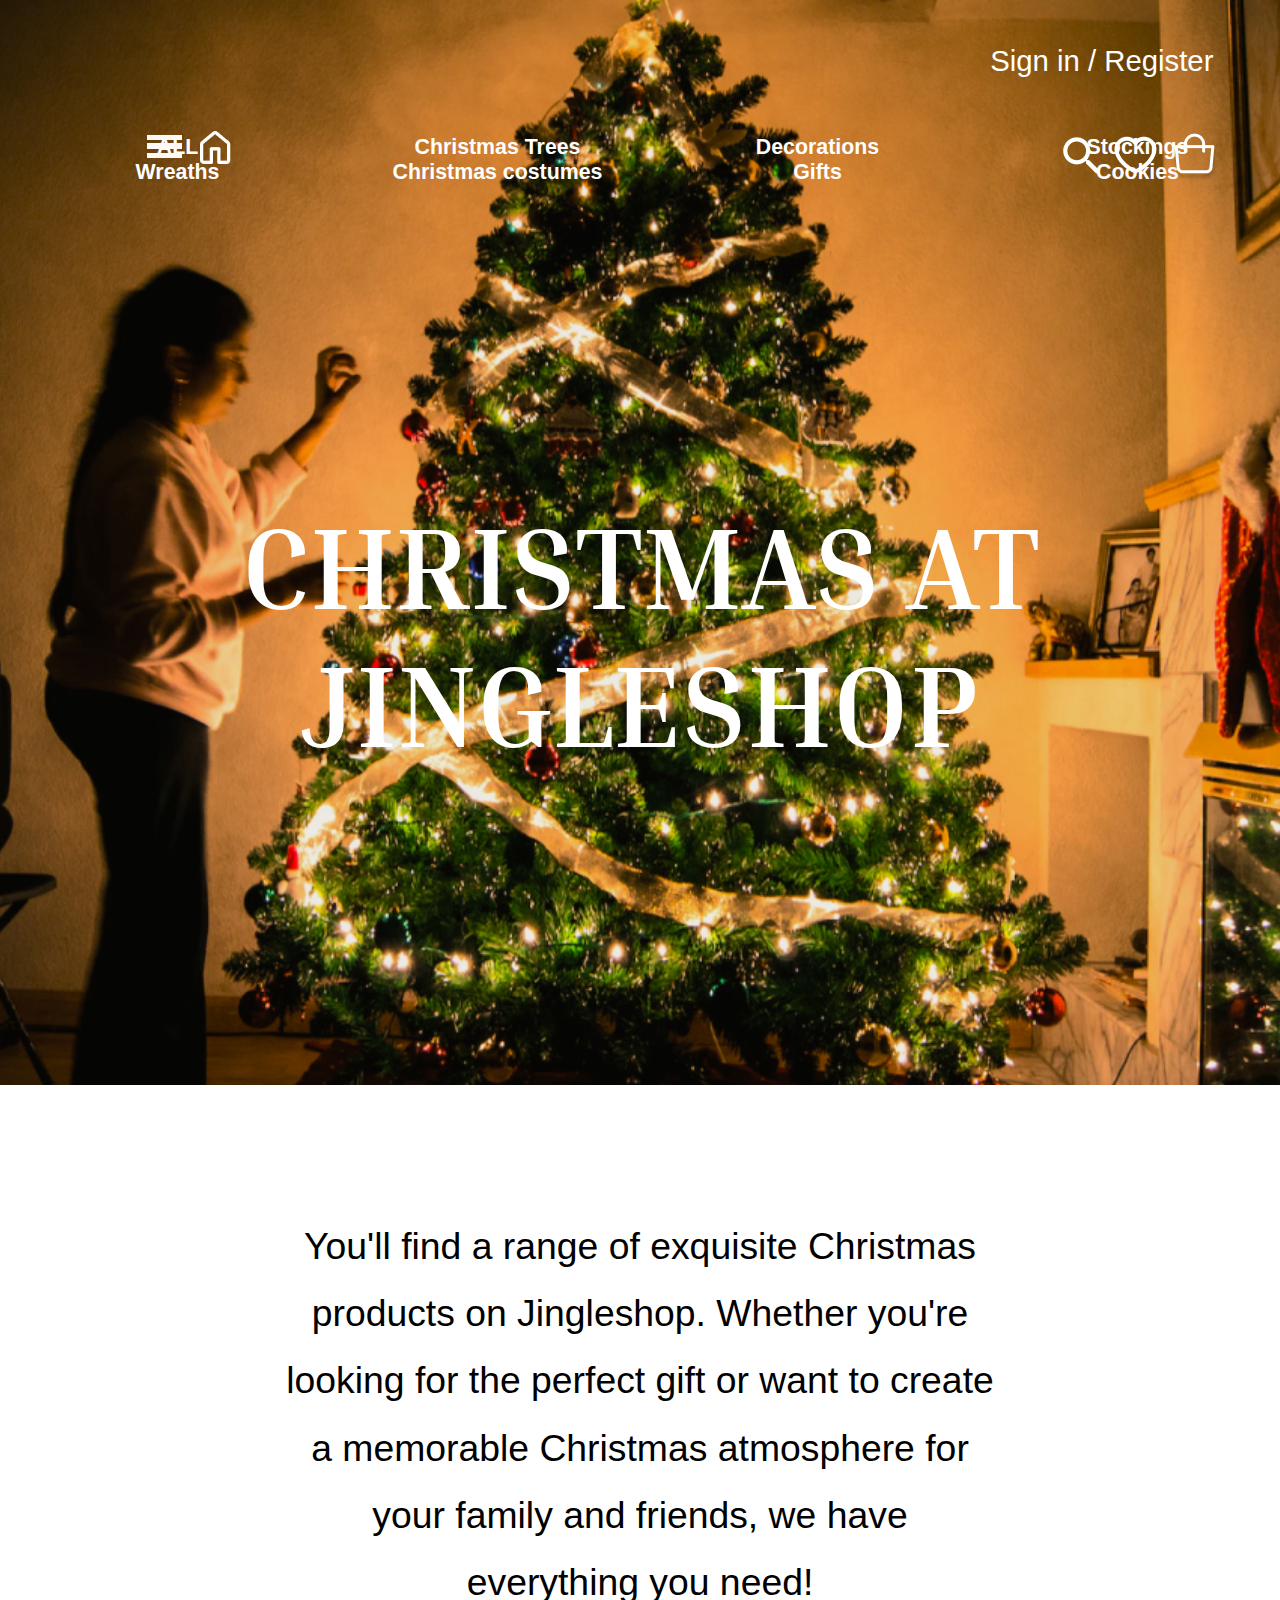
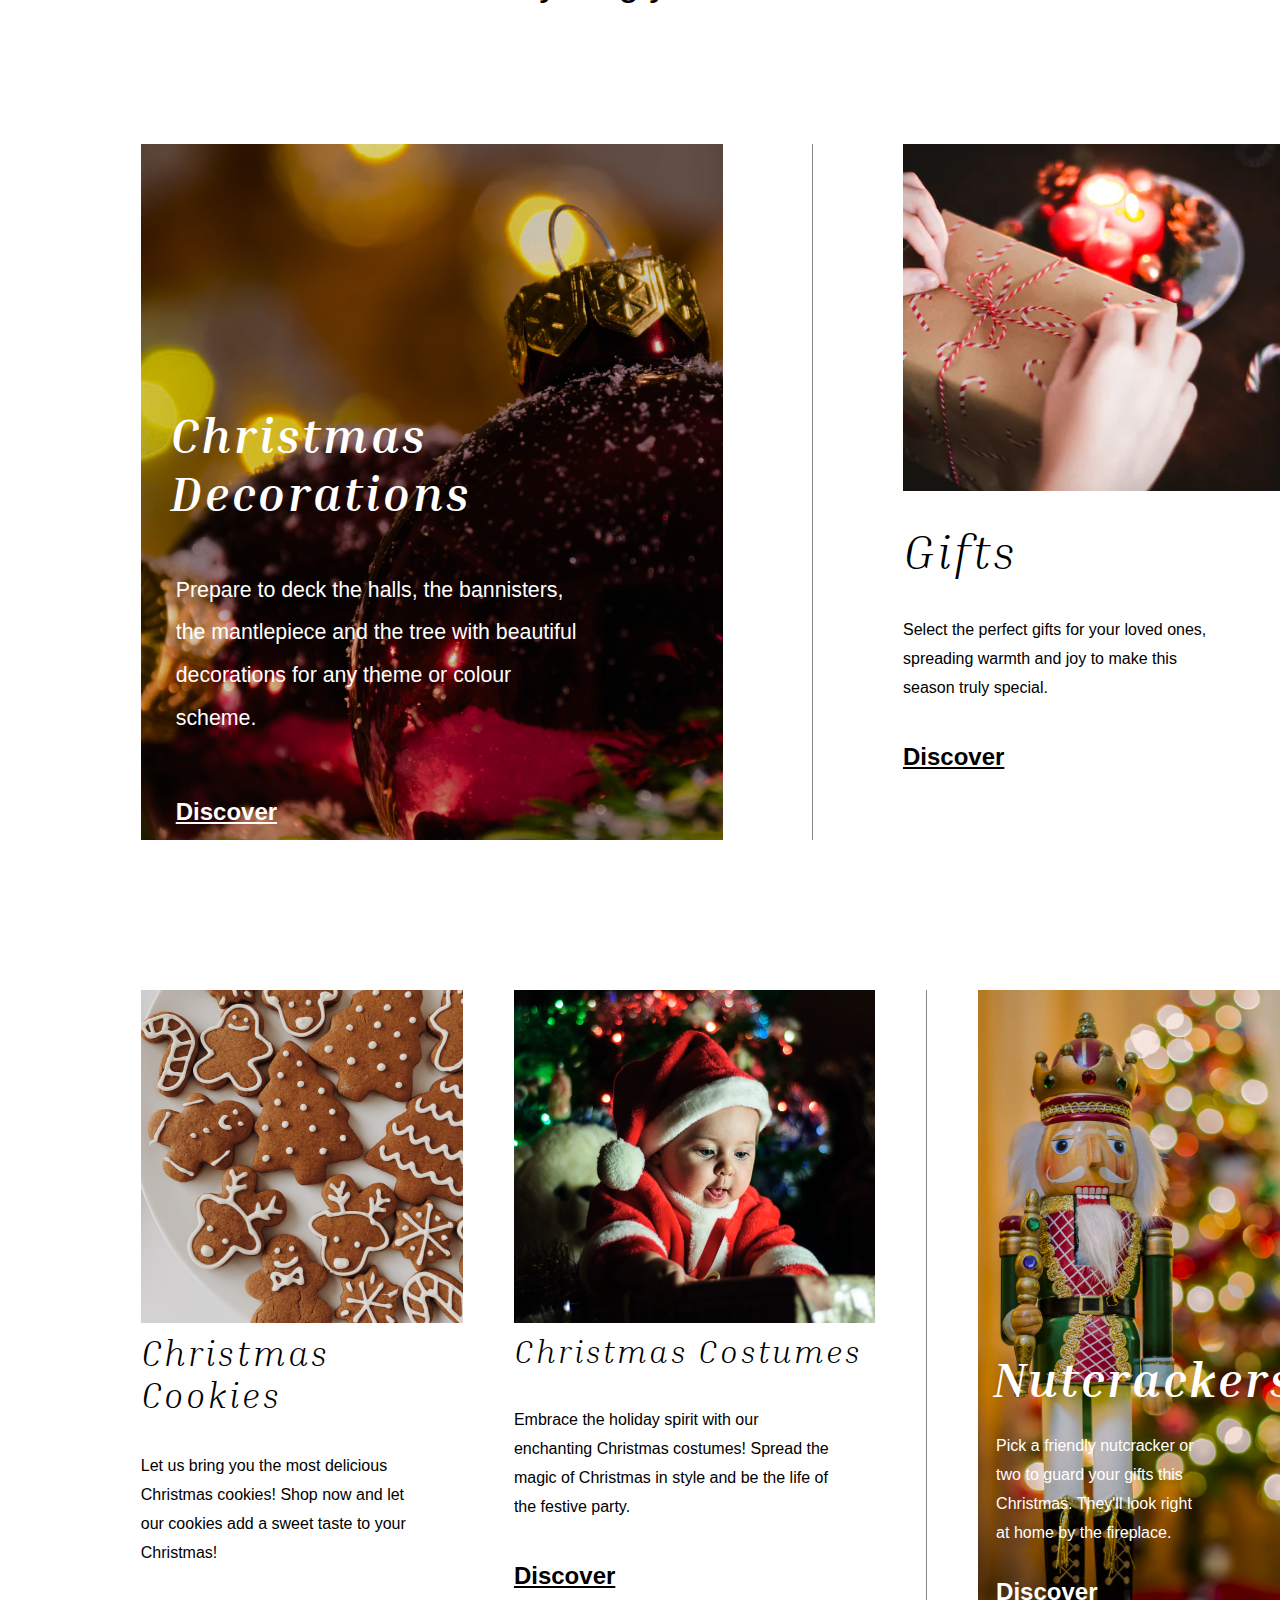
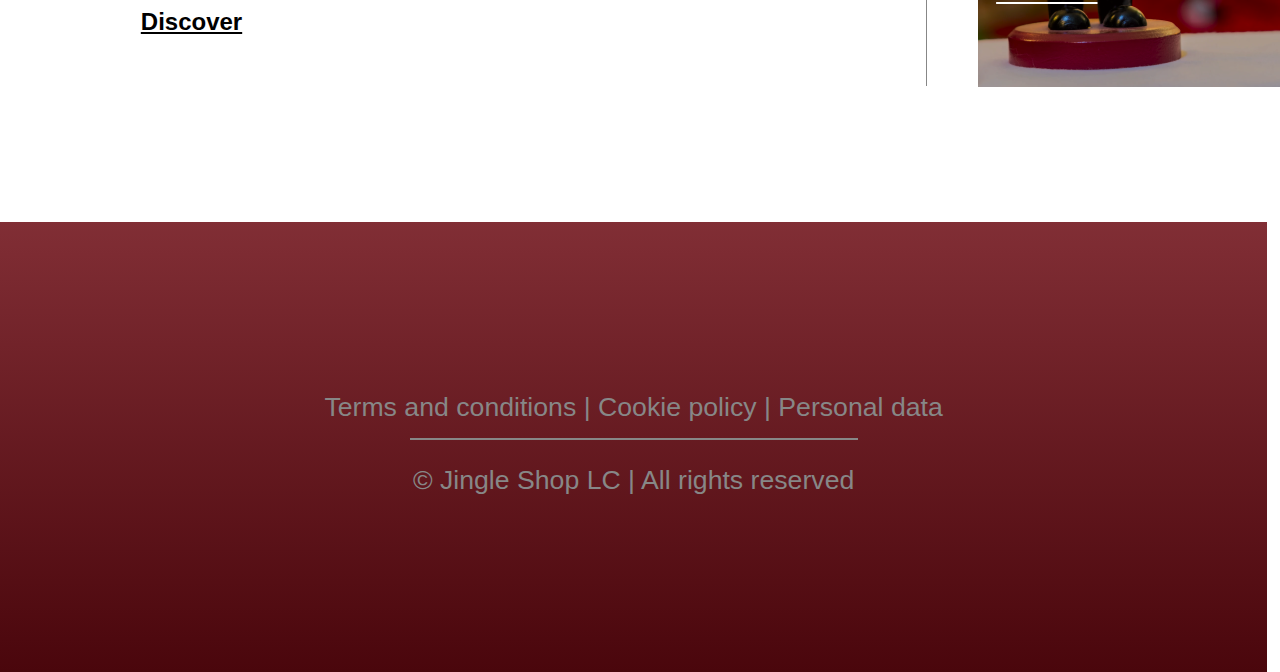
==== index.html @ 58003afb "Add files via upload" ====
<!DOCTYPE html>
<html lang="en">
<head>
    <meta charset="UTF-8">
    <meta name="viewport" content="width=device-width, initial-scale=1.0">
    <title>Jingleshop</title>
    <link rel="shortcut icon" href="icon.png" type="image/x-icon">
    <link rel="stylesheet" href="./css/base.css">
    <link rel="stylesheet" href="./css/common.css">
    <link rel="stylesheet" href="./css/index.css">
    <link rel="preconnect" href="https://rsms.me/">
    <link rel="stylesheet" href="https://rsms.me/inter/inter.css">
    <link rel="preconnect" href="https://fonts.gstatic.com">
    <link href="https://fonts.googleapis.com/css2?family=Inria+Serif:wght@400;700&display=swap" rel="stylesheet">
</head>
<body>
    <div class="img-header">
        <a href="shopping-cart.html">
        <div class="cart-header"></div>  
        </a>
        <div class="search-header"></div>
        <div class="heart-header"></div>
        <div class="sign-in-header"><p class="sign-in-text">Sign in / Register</p></div>
        <div class="menu-header"></div>
        <div class="home-header"></div>
        <div class="jingleshop-logo-text"><img src="../wuid-project-group-10-main/image/jingleshop-logo-text.png" alt=""></div>
    <header>
            <div class="links-container">
                <li class="header-links">
                    <a class="header-a" href="product-page.html">ALL</a>
                </li>
                <li class="header-links">
                    <a class="header-a" href="product-page.html">Christmas Trees</a>
                </li>
                <li class="header-links">
                    <a class="header-a" href="product-page.html">Decorations</a>
                </li>
                <li class="header-links">
                    <a class="header-a" href="product-page.html">Stockings</a>
                </li>
                <li class="header-links">
                    <a class="header-a" href="product-page.html">Wreaths</a>
                </li>
                <li class="header-links">
                    <a class="header-a" href="product-page.html">Christmas costumes</a>
                </li>
                <li class="header-links">
                    <a class="header-a" href="product-page.html">Gifts</a>
                </li>
                <li class="header-links">
                    <a class="header-a" href="product-page.html">Cookies</a>
                </li>
            </div>
            <h2 class="second-header-text">CHRISTMAS AT JINGLESHOP</h2>
    </header>
    </div>

    <main>
        <div>
            <p id="index-description">
                You'll find a range of exquisite Christmas products on Jingleshop. Whether you're looking for the perfect gift or want to create a memorable Christmas atmosphere for your family and friends, we have everything you need!
            </p>
        </div>
        <div id="index-first-box">
            <div id="ornament-background-index">
            <h3 id="ornament-header">Christmas Decorations</h3>
            <p id="ornament-text">Prepare to deck the halls, the bannisters, the mantlepiece and the tree with beautiful decorations for any theme or colour scheme.</p>
            <p class="discover-white">Discover</p>
            </div>
            <div id="vertical-line1"></div>
            <div id="gifts-background-index">
                <h3 id="gifts-header">Gifts</h3>
                    <p id="gifts-text">Select the perfect gifts for your loved ones, spreading warmth and joy to make this season truly special.</p>
                    <p class="discover-black">Discover</p>
            </div>
            </div>

            <div id="index-second-box">
                <div id="cookies-background-index">
                    <h3 id="cookies-header">Christmas Cookies</h3>
                    <p id="cookies-text">Let us bring you the most delicious Christmas cookies! Shop now and let our cookies add a sweet taste to your Christmas!</p>
                    <p class="discover-black">Discover</p>
                </div>
                <div id="costumes-background-index">
                    <h3 id="costumes-header">Christmas Costumes</h3>
                    <p id="costumes-text">Embrace the holiday spirit with our enchanting Christmas costumes! Spread the magic of Christmas in style and be the life of the festive party.</p>
                    <p class="discover-black">Discover</p>
                </div>
                <div id="vertical-line2"></div>
                <div id="nutcrackers-background-index">
                    <h3 id="nutcrackers-header">Nutcrackers</h3>
                    <p id="nutcrackers-text">Pick a friendly nutcracker or two to guard your gifts this Christmas. They'll look right at home by the fireplace.</p>
                    <p class="discover-white">Discover</p>
            </div>
        </div>
    </main>

    <footer>
    <div class="footer-logo-div">
        <img class="footer-jingle" src="../wuid-project-group-10-main/image/jingleshop-logo-text.png" alt="">
        <img class="footer-logos" src="../wuid-project-group-10-main/image/footer-logos.png" alt="">
    </div>
    <div class="footer-div">
        <p class="footer-terms">Terms and conditions | Cookie policy | Personal data</p>
        <hr class="footer-line">
        <p class="footer-jingle">© Jingle Shop LC | All rights reserved</p>
    </div>
    </footer>

</body>
</html>
---- css/base.css ----
/* 	writing order
    1. float/display
	2. margin，width，height,  border， padding， background-color
	3.文字样式 */

*{
    margin: 0;
    padding:0;
}


body{
    background-color: #f5f2f5;
    font-family: Arial, Helvetica, sans-serif;
}
/* item detail page starts */
#itemdetail{
    text-align: center;
}

.itemdetail-left{
    display: inline-block;
    width:40%;
    height: 90%;
    background-color: rgb(255, 255, 255);
    margin-right:5%;
}


.itemdetail-left img{
    vertical-align: middle;
    width: 80%;
    height: 90%;
    padding: 10%;
}


.itemdetail-right{
    display: inline-block;
    vertical-align: middle;
    width:40%;
    height:100%;
    background-color: rgb(255, 255, 255);
    text-align: center;
}

.itemdetail-right h2{
    margin-bottom: 10px;
    margin-top: 20px;
    /* animation: name  duration timing-function delay iteration-count; */
    animation: itemname 4s linear 0s infinite;
    font-family:Arial, Helvetica, sans-serif;
    letter-spacing: 2%;
    font-size: 24px;
}

@keyframes itemname{
    0%{
        color: black;
        font-size: 24px;
    }
    50% {
        color: #39c56c;
        font-size: 28px;
    }
    100% {
        color: black;
        font-size: 24px;
    }
}

.itemdetail-right h2:hover{
    animation-play-state: paused;
}

.itemdetail-right h4{
    margin-bottom: 20px;
    font-style: italic;
    font-weight: 500;
    font-family:Arial, Helvetica, sans-serif;
}

.right-small-box{
    width:56%;
    margin: 0% 22%;
    background-color: #802d34;
    margin-bottom: 30px;
}

.right-small-box p{
    color: white;
    padding: 20px 20px;
    line-height: 23px;
    letter-spacing: 2%;
    font-size: 14px;
    font-family:Arial, Helvetica, sans-serif;
    font-weight: 250;
}

.itemabout span{
    margin-right: 5%;
    font-size: 14px;
    font-style: italic;
    font-weight: 800;
}

.selection{
    align-items: center;
    margin-top: 30px;
    height: 80px;
}

.cart{
    display: inline-block;
    background-color: black;
    width:35%;
    vertical-align: middle;
    height: 40px;
    margin-right: 5%;
}

.cart p{
    display: inline-block;
    padding: 0 8px;
    line-height: 40px;
    color: white;
    font-size: 90%;
}

.cart img{
    display: inline-block;
    width: 20%;
    vertical-align: middle;
}

.below{
    display: inline-block;
    background-image: url(../image/below.png);
    background-color: black;
    background-repeat: no-repeat;
    height: 40px;
    width: 40px;
    background-position: center center;
    vertical-align: middle;
    margin-right: -1%;
}

.number{
    display: inline-block;
    height:40px;
    width: 40px;
    background-color: black;
    color: white;
    vertical-align: middle;
    line-height: 40px;
}

@media screen and (max-width:1000px) {
    .itemdetail-left{
        width:70%;
        margin: 0 auto;
    }

    .itemdetail-left img{
        width: 40%;
        height: 45%;
        padding-bottom: 0;
    }
    
.itemdetail-right{
    display: inline-block;
    width:70%;
    height:100%;
    background-color: rgb(255, 255, 255);
    vertical-align: middle;
    text-align: center;
}

.right-small-box{
    width:80%;
    margin: 0% 10%;
    background-color: #802d34;
    margin-bottom: 30px;
}
}

/* item-detail page ends */

/* shopping-cart page starts */

#mycart{
    margin-top: 30px;
}

.mycart-left:nth-child(1) {
    font-size: 16px;
    font-weight: 400;
}

.all li{
    margin-left: 3%;
}

.mycart-left{
    display: inline-block;
    background-color: white;
    align-items: center;
    margin-left: 5%;
    width: 50%;
}

.mycart-left h2{
    line-height: 100px;
    margin-left: 20px;
    font-weight: 750;
    font-size: 35px;
}

.mycart-right{
    float: right;
    background-color: white;
    margin-right: 5%;
    width: 38%;
}

.middle-colum{
    display: inline-block;
    margin-left: 20px;
    height: 250px;
}

.middle-colum p{
    font-family: Arial, Helvetica, sans-serif;
}

.middle-colum p:first-child{
    margin-top: 20px;
    font-weight: 600;
}

.middle-colum p:nth-child(2){
    padding-top: 8px;
    padding-bottom: 20px;
    font-size: 13px;
    font-weight: 300;
}

.middle-colum p:last-child{
    font-weight: 600;
}

.hat {
    float: left;
}


.balls{
    float: left;
}

.goods-number{
    background-image: url(../image/number.png);
    height: 55px;
    width: 65px;
    background-repeat: no-repeat;
    background-position: -18px -10px;
    padding-top:25px ;
    background-size: 95%;
}

.goodsone {
    margin-left: 30px;
    margin-bottom: 30px;
}

.trashbin{
    display: block;
    background-image: url(../image/trashbin.png);
    height: 35px;
    width: 35px;
    background-repeat: no-repeat;
    margin-top: 60px;
    background-size: 90%;
}

.like {
    display: block;
    background-image: url(../image/like.png);
    background-repeat: no-repeat;
    height: 35px;
    width:35px;
    margin-top: 10px;
    background-size: 90%;
}

.columlast{
    float: right;
    margin-right: 30px;
}

.share{
    background-image: url(../image/share.png);
    background-repeat: no-repeat;
    height: 60px;
    width: 240px;
    background-size: 80%;
    margin-left: 60%;
    margin-bottom: 20px;
}

.rightupper div{
    margin-left: 7%;
    padding-top: 3%;
    font-size: 15px;
    font-family: Arial, Helvetica, sans-serif;
}

.mycart-right div span:nth-child(2){
    float: right;
    margin-right: 3%;
}

.mycart-right a{
    text-decoration: none;
}

.total-price {
    margin-left: 7%;
    margin-top: 3%;
    font-size: 24px;
    font-weight: 750;
    font-family: Arial, Helvetica, sans-serif;
}

#checkout{
    margin-bottom: 15px;
    background-color: black;
    margin: 30px auto;
    width: 81%;
    height: 52px;
    text-align: center;
    color: #ffffff;
    border-radius: 2px; 
    line-height: 52px;
    font-size: 23px;
    font-weight: 600;
}

.rightupper{
    height: 100px;
}


@media screen and (max-width: 1080px) {
    .mycart-left{
        display: block;
        width: 90%;
    }

    .mycart-right{
        display: block;
        float: none;
        margin-left: 5%;
        width: 90%;
    }  

    .rightupper{
        height: 130px;
    }
}

@media screen and (max-width: 553px) {
    .mycart-left{
        display: block;
        width: 90%;
    }

    .mycart-right{
        display: block;
        float: none;
        margin-left: 5%;
        width: 90%;
    }  

    .rightupper{
        height: 130px;
    }

    .hat {
        float: none;
        display: block;
    }

    .balls{
        display: block;
        float: none;
    }
    
.middle-colum{
    display: inline-block;
    margin-left: 20px;
    height: 250px;
}

.columlast{
    float: right;
    /* display: inline-block; */
}

.goodsone{
    margin-bottom: 10px;
}

.share{
    margin-left: 10%;
}
}

/* shopping cart ends */

/* payment page starts */

.left-box{
    float: right;
    background-color: white;
    width: 38%;
    margin-right: 5%;
    margin-top: 30px;
    padding-top: 20px;
}

.invoice{
    float: left;
    width: 50%;
    margin-left: 5%;
    background-color: white;
    margin-top: 30px;
}

.invoice1{
    display: inline-block;
    background-image: url(../image/1.png);
    width: 60px;
    height: 60px;
    background-repeat:no-repeat ;
    vertical-align: middle;
    margin-top: 20px;
    margin-left: 30px;
}

.invoice h2{
    display: inline-block;
    line-height: 64px;
    vertical-align: middle; 
}

.invoice-wrapper{
    text-align: center;
    margin-top: 48px;
    margin-bottom: 48px;
}


.invoice-wrapper input{
    width: 80%;
    height: 48px;
    margin-bottom: 25px;
    border: 1px solid #dbd8d7;
    line-height: 48px;
    font-family: Inter, sans-serif;
    font-size: 15px;
    font-style: normal;
    font-weight: 400;
}

input::placeholder{
    padding-left: 10px;
    opacity: 0.5;
    font-weight: 600;
}

.invoice-wrapper #zipcode, #phonenumberone{
    display: inline-block;
    width: 20%;
}

.invoice-wrapper #city, #phonenumbertwo {
    display: inline-block;
    width:60%;
}

.hattwo {
    width:28%;
}

.middle-columtwo {
    height:170px;
}

.trashbintwo, .liketwo {
    background-size: 70%;
}

.middle-columtwo p:nth-child(3) {
    padding-bottom: 10px;
    font-weight: 700;
}

.kr{
    float: right;
    margin-right:30px ;
}

.payment-left-middle{
    margin-left: 30px;
    margin-top: 10px;
    margin-bottom: 20px;
    font-size: 15px;
}

.payment-left-last{
    margin-top: 20px;
    margin-left: 5%;
}

.payment-left-last h2{
    float: left;
}

.payment-left-last p{
    float: right;
    margin-right: 30px;
    margin-bottom: 30px;
    font-size: 24px;
    font-weight: 700;
}

.goodsonetwo {
    padding-bottom: 0;
    margin-bottom: 10px;
}

.payment-method{
    float: left;
    width: 50%;
    margin-left: 5%;
    background-color: white;
    margin-top: 30px;
}


.two{
    display: inline-block;
    background-image: url(../image/two.png);
    width: 60px;
    height: 60px;
    background-repeat:no-repeat ;
    vertical-align: middle;
    margin-top: 20px;
    margin-left: 30px;   
}

.payment-method h2{
    display: inline-block;
    line-height: 64px;
    vertical-align: middle; 
}

.method-paypal, .method-visa, .method-applepay, .method-mastercard{
    display: inline-block;
    background-image: url(../image/R.png);
    background-size: 90%;
    width: 100px;
    height: 70px;
    background-repeat:no-repeat ;
    vertical-align: middle;
    margin-top: 20px;
    margin-left: 30px;   
    background-position: center center; 
}

.method-visa{
    background-image: url(../image/visa.png);
    background-size: 80%;
}

.method-applepay {
    background-image: url(../image/apple-pay-logo.png);
    background-size: 80%;
}

.method-mastercard{
    background-image: url(../image/Mastercard-Logo-2016-2020.png);
    background-size: 80%;
}

.payment {
    text-align: center;
    margin: 10px 0;
}

.payment-method a{
    text-decoration: none;
}

#gopay{
    margin-bottom: 15px;
    background-color: black;
    margin: 30px auto;
    width: 81%;
    height: 52px;
    text-align: center;
    color: #ffffff;
    border-radius: 2px; 
    line-height: 52px;
    font-size: 23px;
    font-weight: 600;
}

@media screen and (max-width: 933px) {
    .left-box{
        margin-left: 5%;
        width: 90%;
        margin-top: 30px;
    }
    .goodsonetwo{
        margin-bottom: 100px;
        margin-top: 5%;
    }
    .invoice{
        width: 90%;
        margin-left: 5%;
        font-size: 15px;
    }

    .payment-method{
        font-size: 15px;
        width: 90%;
        margin-left: 5%;
    }
}

/* payment page finished */


/* payment-detail page start */

.detail-page{
    overflow: hidden;
    background-color: white;
    margin: 20px auto;
    width: 70%;
}

.detail-page .detail-page-header{
    margin-left: 10%;
    margin-top: 3%;
    padding-bottom: 20px;
    font-size: 15px;
    font-weight: 100;
}
.detail-page h4{
    margin-left: 10%;
}

.cardnumber{
    width: 80%;
    margin: 0 auto;
    margin-top: 10px;
}

.cardnumber input {
    width:100%;
    height:40px;
}


.method-visatwo, .method-mastercardtwo{
    display: inline-block;
    background-image: url(../image/R.png);
    background-size: 60%;
    width: 70px;
    height: 40px;
    background-repeat:no-repeat ;
    vertical-align: middle;
    margin-top: 5px;
    margin-left: 10%;   
    margin-bottom: 15px;
    background-position: center center; 
}

.method-mastercardtwo{
    background-image: url(../image/Mastercard-Logo-2016-2020.png);
    margin-left: 0;
}

.securitynumber, .expiredate{
    margin-bottom: 10px;
    margin-top: 10px;
}

.expire{
    float: left;
    width: 50%;
}

.security{
    float:right;
    width: 50%;
}

.expiredate input{
    height: 40px;
    width: 97%;
}

.securitynumber input{
    height: 40px;
    width: 97%;
}

.dateandcode{
    overflow: hidden;
    width: 80%;
    margin: 0 auto;
}

#finalclick{
    background-color: black;
    margin: 30px auto;
    width: 81%;
    height: 52px;
    text-align: center;
    font-size: 23px;
    border-radius: 2px; 
}

#finalclick p{
    color: #ffffff;
    font-weight: 600;
    line-height: 52px;
}

.detail-page a{
    text-decoration: none;
}

/* payment detail ends */

/* confirmed payment page start */

.confirmed-page{
    width: 80%;
    background-color: white;
    margin: 0 auto;
    margin-top: 30px;
    text-align: center
}

.confirmed-icon{
    background-image: url(../image/confirmed.png);
    width: 150px;
    height: auto;
    background-size: 80%;
    background-repeat:no-repeat ;
    vertical-align: middle;
    margin: 0 auto;
    margin-top: 35px;
    padding-bottom: 100px;
    background-position: center center; 
    padding-top: 150px;
}

.confirmed-page h2{
    padding-bottom: 30px;
    font-size: 40px;
    font-weight: 750;
}

.confirmed-page p{
    padding: 0 20%;
    padding-bottom: 40px;
    line-height: 30px;
    font-size: 20px;
    font-family: Arial, Helvetica, sans-serif;
}
---- css/common.css ----
/* HEADER */



/* FOOTER */

footer {
    bottom: 0;
    max-width: 100vw;
    min-width: 99vw;
    height: 50vh;
    justify-content: center;
    text-align: center;
    background: linear-gradient(#812E35, #4A060C);
    color: #878787;
    font-size: 20pt;
    margin-top: 15vh;
}

#footer-payment {
    bottom: 0;
    max-width: 100vw;
    min-width: 99vw;
    height: 50vh;
    justify-content: center;
    text-align: center;
    background: linear-gradient(#812E35, #4A060C);
    color: #878787;
    font-size: 20pt;
    margin-top: 15vh;
}

.footer-div {
    margin-top: 3rem;
}

.footer-line {
    margin-top: 15px;
    margin-bottom: 15px;
    margin-left: 32vw;
    margin-right: 32vw;
}

hr {
    border: 1px solid #878787;
}

.footer-jingle {
    margin-top: 2%;
}

.footer-logo-div {
    display: flex;
    flex-direction: column;
    align-items: center;
    height: auto;
    margin-top: 2rem;
}

.footer-logos {
    margin-top: 4rem;
    width: 450px;
}

@media screen and (max-width: 768px) {
    footer {
        font-size: 16pt;
        min-width: 100vw;
    }

    .footer-line {
        margin-left: 10vw;
        margin-right: 10vw;
    }

    .footer-logos {
        width: 300px; 
    }
}
---- css/index.css ----
body {
    background-color: white;
    margin: 0;
    display: flex;
    align-items: flex-start;
    justify-content: center;
    min-height: 100vh;
    max-width: 100vw;
    overflow: auto;
    flex-direction: column;
}

main {
    flex-grow: 1;
    display: flex;
    flex-direction: column;
}

/* INDEX */

/* HEADER */

.img-header {
    position: relative;
    background-image: url(../image/index-header-img.png);
    background-size: cover;
    background-position: center;
    background-repeat: no-repeat;
    max-width: 100%;
    height: auto;
}

.cart-header {
    position: absolute;
    margin-top: 14vh;
    right: 4.5vw; 
    width: 55px; 
    height: 56px; 
    background-image: url(../image/cart-index.png); 
    background-repeat: no-repeat; 
    cursor: pointer; 
    z-index: 1; 
    display: block;
}

.cart-header a {
    display: block;
}

.heart-header {
    position: absolute;
    margin-top: 14.5vh;
    right: 4.5vw; 
    width: 55px; 
    height: 56px; 
    background-image: url(../image/heart.png);
    background-repeat: no-repeat;
    z-index: 1; 
    display: block;
    padding-left: 4.3vw;
}

.search-header {
    position: absolute;
    margin-top: 14.5vh;
    right: 4.5vw; 
    width: 55px; 
    height: 56px; 
    background-image: url(../image/search.png);
    background-repeat: no-repeat;
    z-index: 1; 
    display: block;
    padding-left: 8.6vw;
}

.menu-header {
    position: absolute;
    margin-top: 15vh;
    left: 11.5vw; 
    width: 55px; 
    height: 56px; 
    background-image: url(../image/menu-popout.png);
    background-repeat: no-repeat;
    z-index: 1; 
    display: block;
    padding-left: 8.6vw;
}

.home-header {
    position: absolute;
    margin-top: 14.5vh;
    left: 15.6vw; 
    width: 55px; 
    height: 56px; 
    background-image: url(../image/home.png);
    background-repeat: no-repeat;
    z-index: 1; 
    display: block;
    padding-left: 8.6vw;
}

.sign-in-header {
    position: absolute;
    margin-top: 4.9vh;
    right: 5.2vw;
    z-index: 1; 
    display: block;
}

.sign-in-text {
    font-size: 22pt;
    color: white;
}

.jingleshop-logo-text {
    position: relative;
    display: flex;
    align-items: center;
    justify-content: center;
    margin-top: 8.6vh;
}

.jingleshop-logo-text img {
    width: 400px;
    height: auto;
}

.second-header-text {
    display: flex;
    align-items: center;
    justify-content: center;
    text-align: center;
    height: 100vh;
    font-size: 128pt;
    color: white;
    margin: 0;
    font-family: 'Inria Serif', serif;
}

.header-links {
    font-family: Inter, sans-serif; 
    list-style: none;
}

.links-container {
    display: flex;
    flex-direction: row;
    justify-content: center;
    margin-top: 6.4vh;
}

.header-a {
    color: white;
    font-size: 22pt;
    font-weight: bold;
    text-decoration: none;
    margin-left: 35px;
    text-align: center;
}

@media screen and (max-width: 1500px) { 
    .links-container {
        display: grid;
        grid-template-columns: repeat(4, 1fr);
        text-align: center;
    }

    .header-a {
        
        font-size: 18pt;
    }
}

@media screen and (max-width: 1375px) {
    .header-a {
        font-size: 16pt;
    }

    .second-header-text {
        font-size: 86pt;
    }
}

@media screen and (max-width: 1000px) {
    .second-header-text {
        font-size: 64pt;
    }

    .links-container {
        display: grid;
        grid-template-columns: repeat(2, 1fr);
        text-align: center;
    }

    .search-header, .cart-header, .heart-header, .menu-header, .home-header {
        scale: 60%;

    }

    .jingleshop-logo-text {
        scale: 70%;
    }
}

@media screen and (max-width: 650px) {
    .second-header-text {
        font-size: 48pt;
    }

}


/* MAIN */

#index-description {
    font-size: 28pt;
    margin-right: 22vw;
    margin-left: 22vw;
    line-height: 1.8em;
    margin-top: 8rem;
    margin-bottom: 8rem;
    text-align: center;
}

#ornament-background-index {
    background-image: url(../image/ornament-index.png);
    background-repeat: no-repeat;
    background-size: fill;
    height: 696px;
    max-width: 696px;
    margin-left: 11vw;
    margin-bottom: 150px;
}

#ornament-header {
    color: white;
    font-size: 36pt;
    letter-spacing: 3px;
    font-family: 'Inria Serif', serif;
    font-style: italic;
    padding-top: 45%;
    padding-left: 5%;
    padding-bottom: 8%;
}

#ornament-text {
    color: white;
    font-size: 16pt;
    font-family: 'Inter', sans-serif;
    padding-left: 6%;
    padding-right: 25%;
    line-height: 2em;
    padding-bottom: 10%;
}

.discover-white {
    color: white;
    text-decoration: underline;
    font-size: 18pt;
    font-family: 'Inter', sans-serif;
    font-weight: bold;
    padding-left: 6%;

}

#vertical-line1 {
    width: 2px;
    height: 696px;
    background-color: #878787;
    margin-left: 7vw;
}

#gifts-background-index {
    background-image: url(../image/gift-index.png);
    background-repeat: no-repeat;
    background-size: fill;
    height: 347px;
    max-width: 377px;
    margin-left: 7vw;
}

#gifts-header {
    font-size: 36pt;
    letter-spacing: 3px;
    font-family: 'Inria Serif', serif;
    font-style: italic;
    font-weight: 100;
    margin-top: 42vh;
    margin-bottom: 4vh;
}

#gifts-text {
    font-size: 12pt;
    font-family: 'Inter', sans-serif;
    margin-right: 5vw;
    margin-bottom: 4.5vh;
    line-height: 1.8rem;
}

.discover-black {
    text-decoration: underline;
    font-size: 18pt;
    font-family: 'Inter', sans-serif;
    font-weight: bold;
}

#index-first-box {
    display: flex;
    flex-direction: row;
}

#index-second-box {
    display: flex;
    flex-direction: row;
}

#cookies-background-index {
    background-image: url(../image/cookies.png);
    background-repeat: no-repeat;
    background-size: fill;
    height: 333px;
    max-width: 361px;
    margin-left: 11vw;
}

#cookies-header {
    font-size: 26pt;
    letter-spacing: 3px;
    font-family: 'Inria Serif', serif;
    font-style: italic;
    font-weight: 100;
    margin-top: 38vh;
    margin-bottom: 4vh;
}

#cookies-text {
    font-size: 12pt;
    font-family: 'Inter', sans-serif;
    margin-right: 4vw;
    margin-bottom: 4.5vh;
    line-height: 1.8rem;
}

#costumes-background-index {
    background-image: url(../image/kid-santa.png);
    background-repeat: no-repeat;
    background-size: fill;
    height: 333px;
    max-width: 361px;
    margin-left: 4vw;
}

#costumes-header {
    font-size: 24pt;
    letter-spacing: 3px;
    font-family: 'Inria Serif', serif;
    font-style: italic;
    font-weight: 100;
    margin-top: 38vh;
    margin-bottom: 4vh;
}

#costumes-text {
    font-size: 12pt;
    font-family: 'Inter', sans-serif;
    margin-right: 3.5vw;
    margin-bottom: 4.5vh;
    line-height: 1.8rem;
}

#vertical-line2 {
    width: 2px;
    height: 696px;
    background-color: #878787;
    margin-left: 4vw;
}

#nutcrackers-background-index {
    background-image: url(../image/nutcracker.png);
    background-repeat: no-repeat;
    background-size: fill;
    height: 697px;
    max-width: 379px;
    margin-left: 4vw;
}

#nutcrackers-header {
    color: white;
    font-size: 36pt;
    letter-spacing: 3px;
    font-family: 'Inria Serif', serif;
    font-style: italic;
    padding-top: 22.5rem;
    padding-left: 5%;
    padding-bottom: 8%;
}

#nutcrackers-text {
    color: white;
    font-size: 12pt;
    font-family: 'Inter', sans-serif;
    padding-left: 6%;
    padding-right: 25%;
    line-height: 1.8rem;
    padding-bottom: 10%;
}

@media screen and (max-width: 1200px) {
    #index-description {
        font-size: 22pt;
        margin-bottom: 0;
    }

    #index-first-box {
        display: flex;
        flex-direction: column;
        align-items: center;
        scale: 70%;
    }

    #gifts-background-index {
        margin-bottom: 0;
    }

    #vertical-line1 {
        display: none;
    }

    #vertical-line2 {
        display: none;
    }

    #index-second-box {
        display: flex;
        flex-direction: column;
        align-items: center;
        scale: 70%;
    }

    #cookies-background-index {
        margin-bottom: 40vh;
        margin-left: 0;
    }

    #cookies-header {
        margin-top: 42vh;
    }

    #costumes-background-index {
        margin-bottom: 40vh;
        margin-left: 0;
    }

    #costumes-header {
        margin-top: 42vh;
    }

    #nutcrackers-background-index {
        margin-left: 0;
        margin-bottom: 0;
    }
    
}

/* PRODUCT PAGE */

#product-page-body {
    background-color: #EEEEEE;
}


/* HEADER */

#product-header {
    height: 80%;
}
.img-header2 {
    position: relative;
    background-image: url(../image/product-page-header.png);
    background-size: cover;
    background-position: center;
    background-repeat: no-repeat;
    max-width: 100%;
    height: 1000px;
}

#second-header-product {
    font-family: 'Inria Serif', serif;
    display: flex;
    align-items: center;
    justify-content: center;
    text-align: center;
    height: 100vh;
    font-size: 132pt;
    color: white;
}

@media screen and (max-width: 1250px) {

    #second-header-product {
        font-size: 86pt;
    }
}

@media screen and (max-width: 850px) {
    #second-header-product {
        font-size: 64pt;
    }
}

@media screen and (max-width: 550px) {
    #second-header-product {
        font-size: 48pt;
    }

}

/* MAIN */

#product-page-description {
    font-size: 28pt;
    margin-right: 10%;
    margin-left: 10%;
    line-height: 1.8em;
    text-align: center;
    background-color: white;
    padding-top: 5%;
    padding-bottom: 5%;
    padding-left: 8%;
    padding-right: 8%;
}

#product-page-products-container {
    display: grid;
    grid-template-columns: repeat(3, 1fr);
    margin: auto;
}

.white-background-product-page {
    background-color: white;
    padding: 6%;
    padding-bottom: 20%;
    margin: 3%;
}

#testing {
    margin-top: 40px;
}

#custom-ornaments {
    background-image: url(../image/product-ornament1.png);
    background-size: cover;
    background-position: center;
    background-repeat: no-repeat;
    min-width: 100%;
    min-height: 100%;
    margin-bottom: 300px;
    margin-right: 300px;
}

#glass-ornaments {
    background-image: url(../image/product-ornament2.png);
    background-size: cover;
    background-position: center;
    background-repeat: no-repeat;
    min-width: 100%;
    min-height: 100%;
    color: white;
}

#regular-ornaments {
    background-image: url(../image/product-ornament3.png);
    background-size: cover;
    background-position: center;
    background-repeat: no-repeat;
    min-width: 100%;
    min-height: 100%;
}

#big-nutcracker {
    background-image: url(../image/product-nutcracker-big.png);
    background-size: cover;
    background-position: center;
    background-repeat: no-repeat;
    min-width: 100%;
    min-height: 100%;
    margin-bottom: 300px;
    margin-right: 300px;
}

#small-nutcracker {
    background-image: url(../image/product-nutcracker-small.png);
    background-size: cover;
    background-position: center;
    background-repeat: no-repeat;
    min-width: 100%;
    min-height: 100%;
}

#gingerbread {
    background-image: url(../image/product-gingerbread.png);
    background-size: cover;
    background-position: center;
    background-repeat: no-repeat;
    min-width: 100%;
    min-height: 100%;
}

#wrapping-paper {
    background-image: url(../image/product-wrapping-paper.png);
    background-size: cover;
    background-position: center;
    background-repeat: no-repeat;
    min-width: 100%;
    min-height: 100%;
    margin-bottom: 300px;
    margin-right: 300px;
}

#santa-hat {
    background-image: url(../image/product-santa-hat.png);
    background-size: cover;
    background-position: center;
    background-repeat: no-repeat;
    min-width: 100%;
    min-height: 100%;
}

#mittens {
    background-image: url(../image/product-mittens.png);
    background-size: cover;
    background-position: center;
    background-repeat: no-repeat;
    min-width: 100%;
    min-height: 100%;
}

#santa-costume {
    background-image: url(../image/product-santa-costume.png);
    background-size: cover;
    background-position: center;
    background-repeat: no-repeat;
    min-width: 100%;
    min-height: 100%;
    margin-bottom: 300px;
    margin-right: 300px;
}

/* FOOTER */

footer {
    bottom: 0;
    max-width: 100vw;
    min-width: 99vw;
    height: 50vh;
    justify-content: center;
    text-align: center;
    background: linear-gradient(#812E35, #4A060C);
    color: #878787;
    font-size: 20pt;
    margin-top: 15vh;
}

.footer-div {
    margin-top: 3rem;
}

.footer-line {
    margin-top: 15px;
    margin-bottom: 15px;
    margin-left: 32vw;
    margin-right: 32vw;
}

hr {
    border: 1px solid #878787;
}

.footer-logo-div {
    display: flex;
    flex-direction: column;
    align-items: center;
    height: auto;
    margin-top: 2rem;
}

.footer-logos {
    margin-top: 4rem;
    width: 450px;
}

@media screen and (max-width: 768px) {
    footer {
        font-size: 16pt;
        min-width: 100vw;
    }

    .footer-line {
        margin-left: 10vw;
        margin-right: 10vw;
    }

    .footer-logos {
        width: 300px; 
    }
}
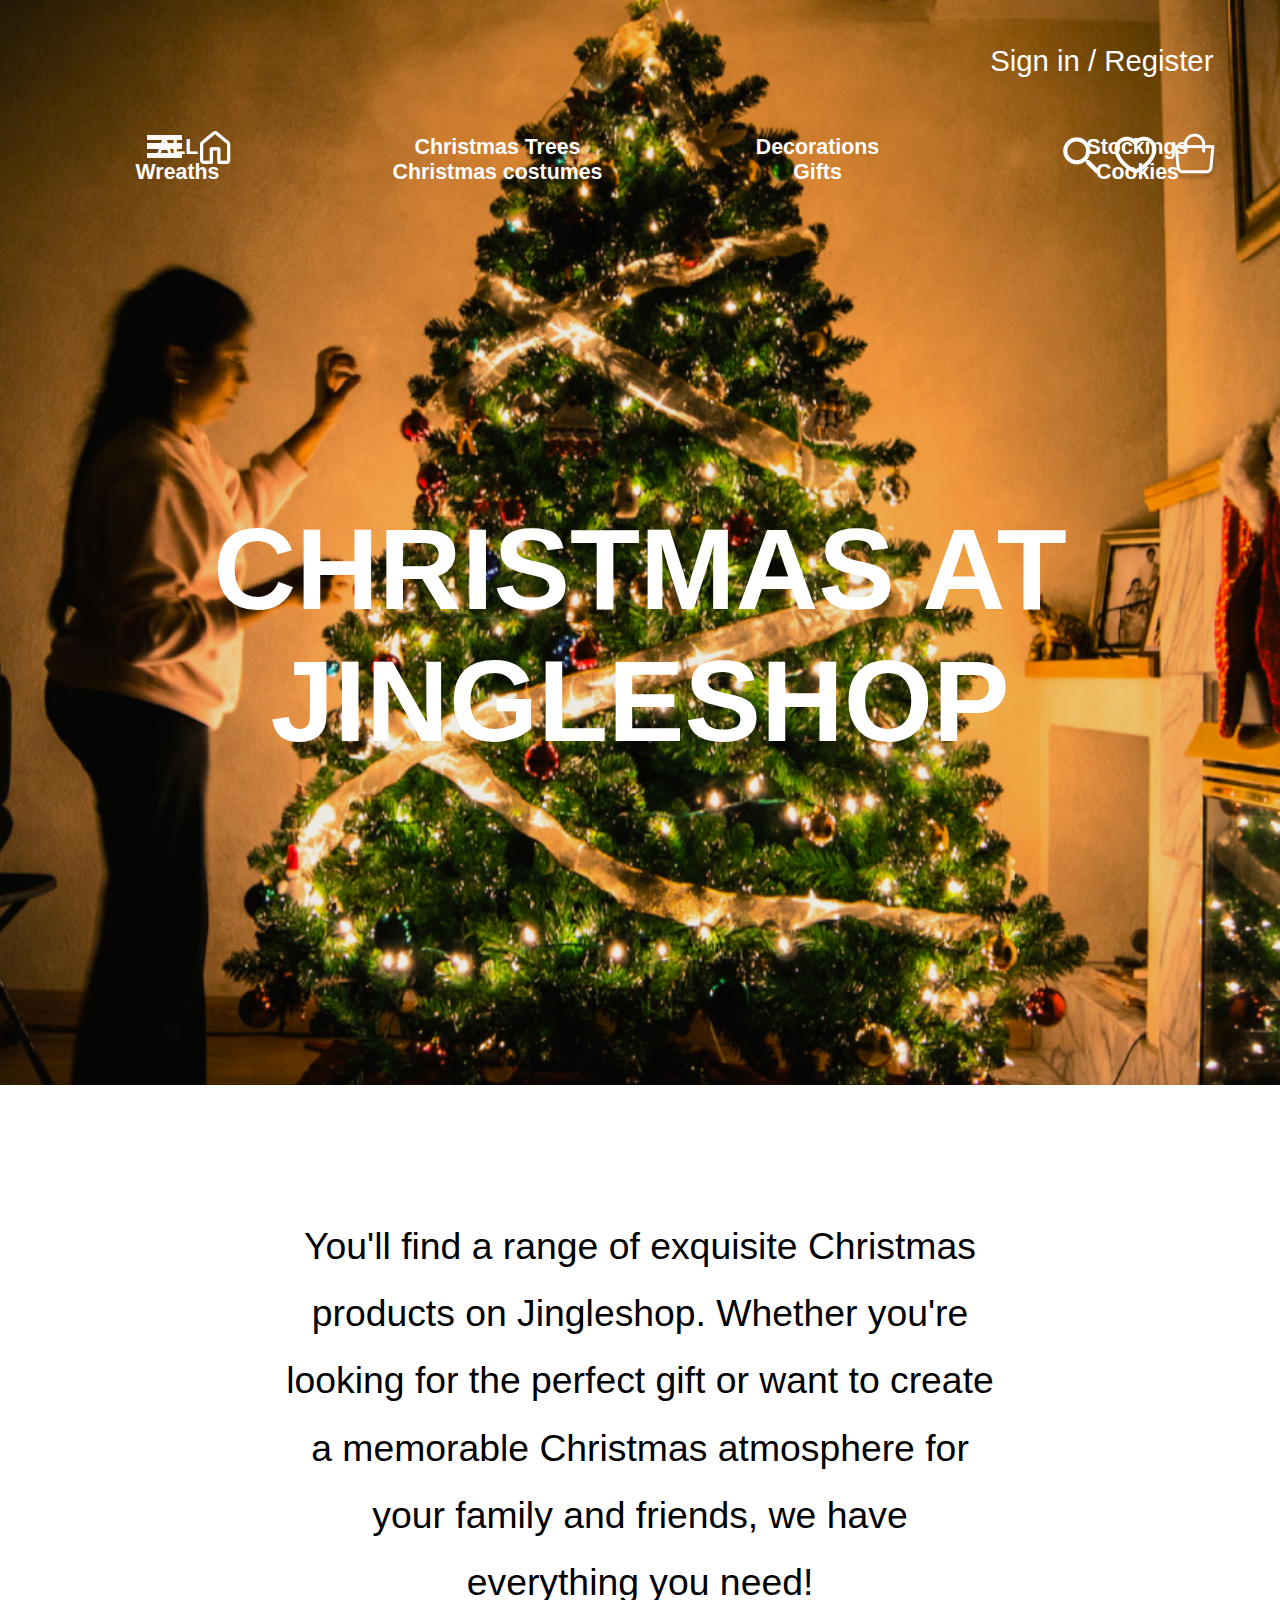
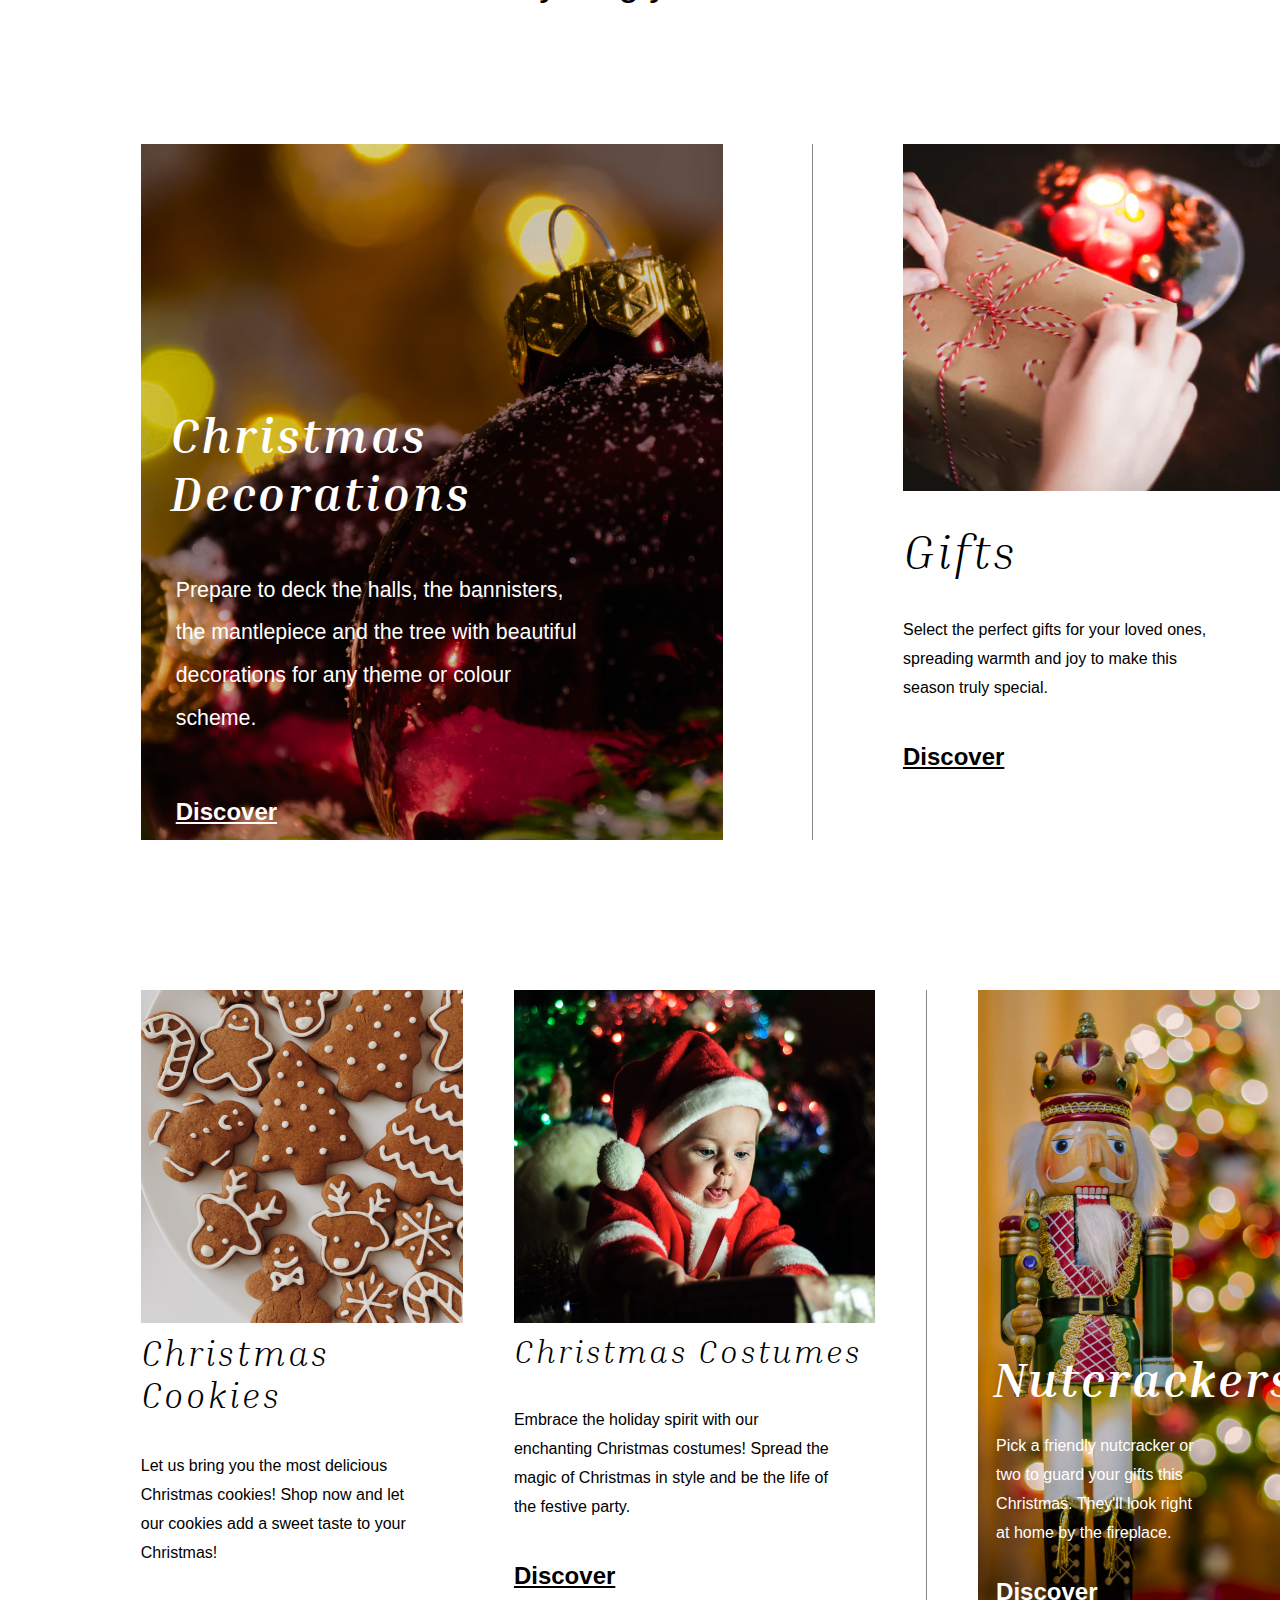
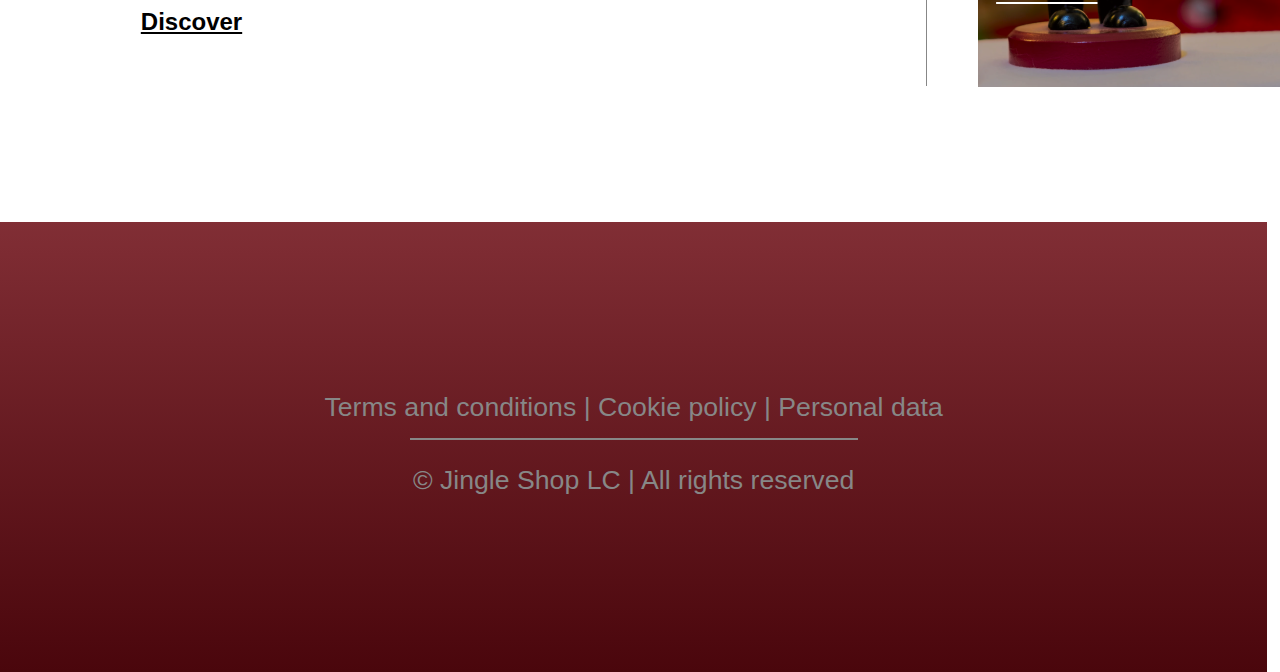
==== commit 17500e54: "polish" ====
--- a/index.html
+++ b/index.html
@@ -23,8 +23,10 @@
         <div class="sign-in-header"><p class="sign-in-text">Sign in / Register</p></div>
         <div class="menu-header"></div>
         <div class="home-header"></div>
-        <div class="jingleshop-logo-text"><img src="../wuid-project-group-10-main/image/jingleshop-logo-text.png" alt=""></div>
+        <div class="jingleshop-logo-text"><img src ="../wuid-project-group-10-main/image/jingleshop-logo-text.png" alt=""></div>
     <header>
+        
+    
             <div class="links-container">
                 <li class="header-links">
                     <a class="header-a" href="product-page.html">ALL</a>
@@ -52,6 +54,7 @@
                 </li>
             </div>
             <h2 class="second-header-text">CHRISTMAS AT JINGLESHOP</h2>
+            
     </header>
     </div>
 
--- a/css/base.css
+++ b/css/base.css
@@ -416,9 +416,14 @@
 }
 }
 
+
 /* shopping cart ends */
 
 /* payment page starts */
+
+.paymentpage{
+    /* overflow: hidden; */
+}
 
 .left-box{
     float: right;
@@ -537,7 +542,7 @@
 
 .goodsonetwo {
     padding-bottom: 0;
-    margin-bottom: 10px;
+    margin-bottom: 8%;
 }
 
 .payment-method{
--- a/css/index.css
+++ b/css/index.css
@@ -1,709 +1,534 @@
-
-
-body {
-    background-color: white;
-    margin: 0;
-    display: flex;
-    align-items: flex-start;
-    justify-content: center;
-    min-height: 100vh;
-    max-width: 100vw;
-    overflow: auto;
-    flex-direction: column;
-}
-
-main {
-    flex-grow: 1;
-    display: flex;
-    flex-direction: column;
-}
-
-/* INDEX */
-
-/* HEADER */
-
-.img-header {
-    position: relative;
-    background-image: url(../image/index-header-img.png);
-    background-size: cover;
-    background-position: center;
-    background-repeat: no-repeat;
-    max-width: 100%;
-    height: auto;
-}
-
-.cart-header {
-    position: absolute;
-    margin-top: 14vh;
-    right: 4.5vw; 
-    width: 55px; 
-    height: 56px; 
-    background-image: url(../image/cart-index.png); 
-    background-repeat: no-repeat; 
-    cursor: pointer; 
-    z-index: 1; 
-    display: block;
-}
-
-.cart-header a {
-    display: block;
-}
-
-.heart-header {
-    position: absolute;
-    margin-top: 14.5vh;
-    right: 4.5vw; 
-    width: 55px; 
-    height: 56px; 
-    background-image: url(../image/heart.png);
-    background-repeat: no-repeat;
-    z-index: 1; 
-    display: block;
-    padding-left: 4.3vw;
-}
-
-.search-header {
-    position: absolute;
-    margin-top: 14.5vh;
-    right: 4.5vw; 
-    width: 55px; 
-    height: 56px; 
-    background-image: url(../image/search.png);
-    background-repeat: no-repeat;
-    z-index: 1; 
-    display: block;
-    padding-left: 8.6vw;
-}
-
-.menu-header {
-    position: absolute;
-    margin-top: 15vh;
-    left: 11.5vw; 
-    width: 55px; 
-    height: 56px; 
-    background-image: url(../image/menu-popout.png);
-    background-repeat: no-repeat;
-    z-index: 1; 
-    display: block;
-    padding-left: 8.6vw;
-}
-
-.home-header {
-    position: absolute;
-    margin-top: 14.5vh;
-    left: 15.6vw; 
-    width: 55px; 
-    height: 56px; 
-    background-image: url(../image/home.png);
-    background-repeat: no-repeat;
-    z-index: 1; 
-    display: block;
-    padding-left: 8.6vw;
-}
-
-.sign-in-header {
-    position: absolute;
-    margin-top: 4.9vh;
-    right: 5.2vw;
-    z-index: 1; 
-    display: block;
-}
-
-.sign-in-text {
-    font-size: 22pt;
-    color: white;
-}
-
-.jingleshop-logo-text {
-    position: relative;
-    display: flex;
-    align-items: center;
-    justify-content: center;
-    margin-top: 8.6vh;
-}
-
-.jingleshop-logo-text img {
-    width: 400px;
-    height: auto;
-}
-
-.second-header-text {
-    display: flex;
-    align-items: center;
-    justify-content: center;
-    text-align: center;
-    height: 100vh;
-    font-size: 128pt;
-    color: white;
-    margin: 0;
-    font-family: 'Inria Serif', serif;
-}
-
-.header-links {
-    font-family: Inter, sans-serif; 
-    list-style: none;
-}
-
-.links-container {
-    display: flex;
-    flex-direction: row;
-    justify-content: center;
-    margin-top: 6.4vh;
-}
-
-.header-a {
-    color: white;
-    font-size: 22pt;
-    font-weight: bold;
-    text-decoration: none;
-    margin-left: 35px;
-    text-align: center;
-}
-
-@media screen and (max-width: 1500px) { 
-    .links-container {
-        display: grid;
-        grid-template-columns: repeat(4, 1fr);
-        text-align: center;
-    }
-
-    .header-a {
-        
-        font-size: 18pt;
-    }
-}
-
-@media screen and (max-width: 1375px) {
-    .header-a {
-        font-size: 16pt;
-    }
-
-    .second-header-text {
-        font-size: 86pt;
-    }
-}
-
-@media screen and (max-width: 1000px) {
-    .second-header-text {
-        font-size: 64pt;
-    }
-
-    .links-container {
-        display: grid;
-        grid-template-columns: repeat(2, 1fr);
-        text-align: center;
-    }
-
-    .search-header, .cart-header, .heart-header, .menu-header, .home-header {
-        scale: 60%;
-
-    }
-
-    .jingleshop-logo-text {
-        scale: 70%;
-    }
-}
-
-@media screen and (max-width: 650px) {
-    .second-header-text {
-        font-size: 48pt;
-    }
-
-}
-
-
-/* MAIN */
-
-#index-description {
-    font-size: 28pt;
-    margin-right: 22vw;
-    margin-left: 22vw;
-    line-height: 1.8em;
-    margin-top: 8rem;
-    margin-bottom: 8rem;
-    text-align: center;
-}
-
-#ornament-background-index {
-    background-image: url(../image/ornament-index.png);
-    background-repeat: no-repeat;
-    background-size: fill;
-    height: 696px;
-    max-width: 696px;
-    margin-left: 11vw;
-    margin-bottom: 150px;
-}
-
-#ornament-header {
-    color: white;
-    font-size: 36pt;
-    letter-spacing: 3px;
-    font-family: 'Inria Serif', serif;
-    font-style: italic;
-    padding-top: 45%;
-    padding-left: 5%;
-    padding-bottom: 8%;
-}
-
-#ornament-text {
-    color: white;
-    font-size: 16pt;
-    font-family: 'Inter', sans-serif;
-    padding-left: 6%;
-    padding-right: 25%;
-    line-height: 2em;
-    padding-bottom: 10%;
-}
-
-.discover-white {
-    color: white;
-    text-decoration: underline;
-    font-size: 18pt;
-    font-family: 'Inter', sans-serif;
-    font-weight: bold;
-    padding-left: 6%;
-
-}
-
-#vertical-line1 {
-    width: 2px;
-    height: 696px;
-    background-color: #878787;
-    margin-left: 7vw;
-}
-
-#gifts-background-index {
-    background-image: url(../image/gift-index.png);
-    background-repeat: no-repeat;
-    background-size: fill;
-    height: 347px;
-    max-width: 377px;
-    margin-left: 7vw;
-}
-
-#gifts-header {
-    font-size: 36pt;
-    letter-spacing: 3px;
-    font-family: 'Inria Serif', serif;
-    font-style: italic;
-    font-weight: 100;
-    margin-top: 42vh;
-    margin-bottom: 4vh;
-}
-
-#gifts-text {
-    font-size: 12pt;
-    font-family: 'Inter', sans-serif;
-    margin-right: 5vw;
-    margin-bottom: 4.5vh;
-    line-height: 1.8rem;
-}
-
-.discover-black {
-    text-decoration: underline;
-    font-size: 18pt;
-    font-family: 'Inter', sans-serif;
-    font-weight: bold;
-}
-
-#index-first-box {
-    display: flex;
-    flex-direction: row;
-}
-
-#index-second-box {
-    display: flex;
-    flex-direction: row;
-}
-
-#cookies-background-index {
-    background-image: url(../image/cookies.png);
-    background-repeat: no-repeat;
-    background-size: fill;
-    height: 333px;
-    max-width: 361px;
-    margin-left: 11vw;
-}
-
-#cookies-header {
-    font-size: 26pt;
-    letter-spacing: 3px;
-    font-family: 'Inria Serif', serif;
-    font-style: italic;
-    font-weight: 100;
-    margin-top: 38vh;
-    margin-bottom: 4vh;
-}
-
-#cookies-text {
-    font-size: 12pt;
-    font-family: 'Inter', sans-serif;
-    margin-right: 4vw;
-    margin-bottom: 4.5vh;
-    line-height: 1.8rem;
-}
-
-#costumes-background-index {
-    background-image: url(../image/kid-santa.png);
-    background-repeat: no-repeat;
-    background-size: fill;
-    height: 333px;
-    max-width: 361px;
-    margin-left: 4vw;
-}
-
-#costumes-header {
-    font-size: 24pt;
-    letter-spacing: 3px;
-    font-family: 'Inria Serif', serif;
-    font-style: italic;
-    font-weight: 100;
-    margin-top: 38vh;
-    margin-bottom: 4vh;
-}
-
-#costumes-text {
-    font-size: 12pt;
-    font-family: 'Inter', sans-serif;
-    margin-right: 3.5vw;
-    margin-bottom: 4.5vh;
-    line-height: 1.8rem;
-}
-
-#vertical-line2 {
-    width: 2px;
-    height: 696px;
-    background-color: #878787;
-    margin-left: 4vw;
-}
-
-#nutcrackers-background-index {
-    background-image: url(../image/nutcracker.png);
-    background-repeat: no-repeat;
-    background-size: fill;
-    height: 697px;
-    max-width: 379px;
-    margin-left: 4vw;
-}
-
-#nutcrackers-header {
-    color: white;
-    font-size: 36pt;
-    letter-spacing: 3px;
-    font-family: 'Inria Serif', serif;
-    font-style: italic;
-    padding-top: 22.5rem;
-    padding-left: 5%;
-    padding-bottom: 8%;
-}
-
-#nutcrackers-text {
-    color: white;
-    font-size: 12pt;
-    font-family: 'Inter', sans-serif;
-    padding-left: 6%;
-    padding-right: 25%;
-    line-height: 1.8rem;
-    padding-bottom: 10%;
-}
-
-@media screen and (max-width: 1200px) {
-    #index-description {
-        font-size: 22pt;
-        margin-bottom: 0;
-    }
-
-    #index-first-box {
-        display: flex;
-        flex-direction: column;
-        align-items: center;
-        scale: 70%;
-    }
-
-    #gifts-background-index {
-        margin-bottom: 0;
-    }
-
-    #vertical-line1 {
-        display: none;
-    }
-
-    #vertical-line2 {
-        display: none;
-    }
-
-    #index-second-box {
-        display: flex;
-        flex-direction: column;
-        align-items: center;
-        scale: 70%;
-    }
-
-    #cookies-background-index {
-        margin-bottom: 40vh;
-        margin-left: 0;
-    }
-
-    #cookies-header {
-        margin-top: 42vh;
-    }
-
-    #costumes-background-index {
-        margin-bottom: 40vh;
-        margin-left: 0;
-    }
-
-    #costumes-header {
-        margin-top: 42vh;
-    }
-
-    #nutcrackers-background-index {
-        margin-left: 0;
-        margin-bottom: 0;
-    }
-    
-}
-
-/* PRODUCT PAGE */
-
-#product-page-body {
-    background-color: #EEEEEE;
-}
-
-
-/* HEADER */
-
-#product-header {
-    height: 80%;
-}
-.img-header2 {
-    position: relative;
-    background-image: url(../image/product-page-header.png);
-    background-size: cover;
-    background-position: center;
-    background-repeat: no-repeat;
-    max-width: 100%;
-    height: 1000px;
-}
-
-#second-header-product {
-    font-family: 'Inria Serif', serif;
-    display: flex;
-    align-items: center;
-    justify-content: center;
-    text-align: center;
-    height: 100vh;
-    font-size: 132pt;
-    color: white;
-}
-
-@media screen and (max-width: 1250px) {
-
-    #second-header-product {
-        font-size: 86pt;
-    }
-}
-
-@media screen and (max-width: 850px) {
-    #second-header-product {
-        font-size: 64pt;
-    }
-}
-
-@media screen and (max-width: 550px) {
-    #second-header-product {
-        font-size: 48pt;
-    }
-
-}
-
-/* MAIN */
-
-#product-page-description {
-    font-size: 28pt;
-    margin-right: 10%;
-    margin-left: 10%;
-    line-height: 1.8em;
-    text-align: center;
-    background-color: white;
-    padding-top: 5%;
-    padding-bottom: 5%;
-    padding-left: 8%;
-    padding-right: 8%;
-}
-
-#product-page-products-container {
-    display: grid;
-    grid-template-columns: repeat(3, 1fr);
-    margin: auto;
-}
-
-.white-background-product-page {
-    background-color: white;
-    padding: 6%;
-    padding-bottom: 20%;
-    margin: 3%;
-}
-
-#testing {
-    margin-top: 40px;
-}
-
-#custom-ornaments {
-    background-image: url(../image/product-ornament1.png);
-    background-size: cover;
-    background-position: center;
-    background-repeat: no-repeat;
-    min-width: 100%;
-    min-height: 100%;
-    margin-bottom: 300px;
-    margin-right: 300px;
-}
-
-#glass-ornaments {
-    background-image: url(../image/product-ornament2.png);
-    background-size: cover;
-    background-position: center;
-    background-repeat: no-repeat;
-    min-width: 100%;
-    min-height: 100%;
-    color: white;
-}
-
-#regular-ornaments {
-    background-image: url(../image/product-ornament3.png);
-    background-size: cover;
-    background-position: center;
-    background-repeat: no-repeat;
-    min-width: 100%;
-    min-height: 100%;
-}
-
-#big-nutcracker {
-    background-image: url(../image/product-nutcracker-big.png);
-    background-size: cover;
-    background-position: center;
-    background-repeat: no-repeat;
-    min-width: 100%;
-    min-height: 100%;
-    margin-bottom: 300px;
-    margin-right: 300px;
-}
-
-#small-nutcracker {
-    background-image: url(../image/product-nutcracker-small.png);
-    background-size: cover;
-    background-position: center;
-    background-repeat: no-repeat;
-    min-width: 100%;
-    min-height: 100%;
-}
-
-#gingerbread {
-    background-image: url(../image/product-gingerbread.png);
-    background-size: cover;
-    background-position: center;
-    background-repeat: no-repeat;
-    min-width: 100%;
-    min-height: 100%;
-}
-
-#wrapping-paper {
-    background-image: url(../image/product-wrapping-paper.png);
-    background-size: cover;
-    background-position: center;
-    background-repeat: no-repeat;
-    min-width: 100%;
-    min-height: 100%;
-    margin-bottom: 300px;
-    margin-right: 300px;
-}
-
-#santa-hat {
-    background-image: url(../image/product-santa-hat.png);
-    background-size: cover;
-    background-position: center;
-    background-repeat: no-repeat;
-    min-width: 100%;
-    min-height: 100%;
-}
-
-#mittens {
-    background-image: url(../image/product-mittens.png);
-    background-size: cover;
-    background-position: center;
-    background-repeat: no-repeat;
-    min-width: 100%;
-    min-height: 100%;
-}
-
-#santa-costume {
-    background-image: url(../image/product-santa-costume.png);
-    background-size: cover;
-    background-position: center;
-    background-repeat: no-repeat;
-    min-width: 100%;
-    min-height: 100%;
-    margin-bottom: 300px;
-    margin-right: 300px;
-}
-
-/* FOOTER */
-
-footer {
-    bottom: 0;
-    max-width: 100vw;
-    min-width: 99vw;
-    height: 50vh;
-    justify-content: center;
-    text-align: center;
-    background: linear-gradient(#812E35, #4A060C);
-    color: #878787;
-    font-size: 20pt;
-    margin-top: 15vh;
-}
-
-.footer-div {
-    margin-top: 3rem;
-}
-
-.footer-line {
-    margin-top: 15px;
-    margin-bottom: 15px;
-    margin-left: 32vw;
-    margin-right: 32vw;
-}
-
-hr {
-    border: 1px solid #878787;
-}
-
-.footer-logo-div {
-    display: flex;
-    flex-direction: column;
-    align-items: center;
-    height: auto;
-    margin-top: 2rem;
-}
-
-.footer-logos {
-    margin-top: 4rem;
-    width: 450px;
-}
-
-@media screen and (max-width: 768px) {
-    footer {
-        font-size: 16pt;
-        min-width: 100vw;
-    }
-
-    .footer-line {
-        margin-left: 10vw;
-        margin-right: 10vw;
-    }
-
-    .footer-logos {
-        width: 300px; 
-    }
-}
-
+
+
+body {
+    background-color: white;
+    margin: 0;
+    display: flex;
+    align-items: flex-start;
+    justify-content: center;
+    min-height: 100vh;
+    max-width: 100vw;
+    overflow: auto;
+    flex-direction: column;
+}
+
+main {
+    flex-grow: 1;
+    display: flex;
+    flex-direction: column;
+}
+
+/* HEADER */
+
+.img-header {
+    position: relative;
+    background-image: url(../image/index-header-img.png);
+    background-size: cover;
+    background-position: center;
+    background-repeat: no-repeat;
+    max-width: 100%;
+    height: auto;
+}
+
+.cart-header {
+    position: absolute;
+    margin-top: 14vh;
+    right: 4.5vw; 
+    width: 55px; 
+    height: 56px; 
+    background-image: url(../image/cart-index.png); 
+    background-repeat: no-repeat; 
+    cursor: pointer; 
+    z-index: 1; 
+    display: block;
+}
+
+.cart-header a {
+    display: block;
+}
+
+.heart-header {
+    position: absolute;
+    margin-top: 14.5vh;
+    right: 4.5vw; 
+    width: 55px; 
+    height: 56px; 
+    background-image: url(../image/heart.png);
+    background-repeat: no-repeat;
+    z-index: 1; 
+    display: block;
+    padding-left: 4.3vw;
+}
+
+.search-header {
+    position: absolute;
+    margin-top: 14.5vh;
+    right: 4.5vw; 
+    width: 55px; 
+    height: 56px; 
+    background-image: url(../image/search.png);
+    background-repeat: no-repeat;
+    z-index: 1; 
+    display: block;
+    padding-left: 8.6vw;
+}
+
+.menu-header {
+    position: absolute;
+    margin-top: 15vh;
+    left: 11.5vw; 
+    width: 55px; 
+    height: 56px; 
+    background-image: url(../image/menu-popout.png);
+    background-repeat: no-repeat;
+    z-index: 1; 
+    display: block;
+    padding-left: 8.6vw;
+}
+
+.home-header {
+    position: absolute;
+    margin-top: 14.5vh;
+    left: 15.6vw; 
+    width: 55px; 
+    height: 56px; 
+    background-image: url(../image/home.png);
+    background-repeat: no-repeat;
+    z-index: 1; 
+    display: block;
+    padding-left: 8.6vw;
+}
+
+.sign-in-header {
+    position: absolute;
+    margin-top: 4.9vh;
+    right: 5.2vw;
+    z-index: 1; 
+    display: block;
+}
+
+.sign-in-text {
+    font-size: 22pt;
+    color: white;
+}
+
+.jingleshop-logo-text {
+    position: relative;
+    display: flex;
+    align-items: center;
+    justify-content: center;
+    margin-top: 8.6vh;
+}
+
+.jingleshop-logo-text img {
+    width: 400px;
+    height: auto;
+}
+
+.second-header-text {
+    display: flex;
+    align-items: center;
+    justify-content: center;
+    text-align: center;
+    height: 100vh;
+    font-size: 128pt;
+    color: white;
+    margin: 0;
+}
+
+.header-links {
+    font-family: Inter, sans-serif; 
+    list-style: none;
+}
+
+.links-container {
+    display: flex;
+    flex-direction: row;
+    justify-content: center;
+    margin-top: 6.4vh;
+}
+
+.header-a {
+    color: white;
+    font-size: 22pt;
+    font-weight: bold;
+    text-decoration: none;
+    margin-left: 35px;
+    text-align: center;
+}
+
+@media screen and (max-width: 1500px) { 
+    .links-container {
+        display: grid;
+        grid-template-columns: repeat(4, 1fr);
+        text-align: center;
+    }
+
+    .header-a {
+        
+        font-size: 18pt;
+    }
+}
+
+@media screen and (max-width: 1375px) {
+    .header-a {
+        font-size: 16pt;
+    }
+
+    .second-header-text {
+        font-size: 86pt;
+    }
+}
+
+@media screen and (max-width: 1000px) {
+    .second-header-text {
+        font-size: 64pt;
+    }
+
+    .links-container {
+        display: grid;
+        grid-template-columns: repeat(2, 1fr);
+        text-align: center;
+    }
+
+    .search-header, .cart-header, .heart-header, .menu-header, .home-header {
+        scale: 60%;
+
+    }
+
+    .jingleshop-logo-text {
+        scale: 70%;
+    }
+}
+
+@media screen and (max-width: 650px) {
+    .second-header-text {
+        font-size: 48pt;
+    }
+
+}
+
+
+/* MAIN */
+
+#index-description {
+    font-size: 28pt;
+    margin-right: 22vw;
+    margin-left: 22vw;
+    line-height: 1.8em;
+    margin-top: 8rem;
+    margin-bottom: 8rem;
+    text-align: center;
+}
+
+#ornament-background-index {
+    background-image: url(../image/ornament-index.png);
+    background-repeat: no-repeat;
+    background-size: fill;
+    height: 696px;
+    max-width: 696px;
+    margin-left: 11vw;
+    margin-bottom: 150px;
+}
+
+#ornament-header {
+    color: white;
+    font-size: 36pt;
+    letter-spacing: 3px;
+    font-family: 'Inria Serif', serif;
+    font-style: italic;
+    padding-top: 45%;
+    padding-left: 5%;
+    padding-bottom: 8%;
+}
+
+#ornament-text {
+    color: white;
+    font-size: 16pt;
+    font-family: 'Inter', sans-serif;
+    padding-left: 6%;
+    padding-right: 25%;
+    line-height: 2em;
+    padding-bottom: 10%;
+}
+
+.discover-white {
+    color: white;
+    text-decoration: underline;
+    font-size: 18pt;
+    font-family: 'Inter', sans-serif;
+    font-weight: bold;
+    padding-left: 6%;
+
+}
+
+#vertical-line1 {
+    width: 2px;
+    height: 696px;
+    background-color: #878787;
+    margin-left: 7vw;
+}
+
+#gifts-background-index {
+    background-image: url(../image/gift-index.png);
+    background-repeat: no-repeat;
+    background-size: fill;
+    height: 347px;
+    max-width: 377px;
+    margin-left: 7vw;
+}
+
+#gifts-header {
+    font-size: 36pt;
+    letter-spacing: 3px;
+    font-family: 'Inria Serif', serif;
+    font-style: italic;
+    font-weight: 100;
+    margin-top: 42vh;
+    margin-bottom: 4vh;
+}
+
+#gifts-text {
+    font-size: 12pt;
+    font-family: 'Inter', sans-serif;
+    margin-right: 5vw;
+    margin-bottom: 4.5vh;
+    line-height: 1.8rem;
+}
+
+.discover-black {
+    text-decoration: underline;
+    font-size: 18pt;
+    font-family: 'Inter', sans-serif;
+    font-weight: bold;
+}
+
+#index-first-box {
+    display: flex;
+    flex-direction: row;
+}
+
+#index-second-box {
+    display: flex;
+    flex-direction: row;
+}
+
+#cookies-background-index {
+    background-image: url(../image/cookies.png);
+    background-repeat: no-repeat;
+    background-size: fill;
+    height: 333px;
+    max-width: 361px;
+    margin-left: 11vw;
+}
+
+#cookies-header {
+    font-size: 26pt;
+    letter-spacing: 3px;
+    font-family: 'Inria Serif', serif;
+    font-style: italic;
+    font-weight: 100;
+    margin-top: 38vh;
+    margin-bottom: 4vh;
+}
+
+#cookies-text {
+    font-size: 12pt;
+    font-family: 'Inter', sans-serif;
+    margin-right: 4vw;
+    margin-bottom: 4.5vh;
+    line-height: 1.8rem;
+}
+
+#costumes-background-index {
+    background-image: url(../image/kid-santa.png);
+    background-repeat: no-repeat;
+    background-size: fill;
+    height: 333px;
+    max-width: 361px;
+    margin-left: 4vw;
+}
+
+#costumes-header {
+    font-size: 24pt;
+    letter-spacing: 3px;
+    font-family: 'Inria Serif', serif;
+    font-style: italic;
+    font-weight: 100;
+    margin-top: 38vh;
+    margin-bottom: 4vh;
+}
+
+#costumes-text {
+    font-size: 12pt;
+    font-family: 'Inter', sans-serif;
+    margin-right: 3.5vw;
+    margin-bottom: 4.5vh;
+    line-height: 1.8rem;
+}
+
+#vertical-line2 {
+    width: 2px;
+    height: 696px;
+    background-color: #878787;
+    margin-left: 4vw;
+}
+
+#nutcrackers-background-index {
+    background-image: url(../image/nutcracker.png);
+    background-repeat: no-repeat;
+    background-size: fill;
+    height: 697px;
+    max-width: 379px;
+    margin-left: 4vw;
+}
+
+#nutcrackers-header {
+    color: white;
+    font-size: 36pt;
+    letter-spacing: 3px;
+    font-family: 'Inria Serif', serif;
+    font-style: italic;
+    padding-top: 22.5rem;
+    padding-left: 5%;
+    padding-bottom: 8%;
+}
+
+#nutcrackers-text {
+    color: white;
+    font-size: 12pt;
+    font-family: 'Inter', sans-serif;
+    padding-left: 6%;
+    padding-right: 25%;
+    line-height: 1.8rem;
+    padding-bottom: 10%;
+}
+
+@media screen and (max-width: 1200px) {
+    #index-description {
+        font-size: 22pt;
+        margin-bottom: 0;
+    }
+
+    #index-first-box {
+        display: flex;
+        flex-direction: column;
+        align-items: center;
+        scale: 70%;
+    }
+
+    #gifts-background-index {
+        margin-bottom: 0;
+    }
+
+    #vertical-line1 {
+        display: none;
+    }
+
+    #vertical-line2 {
+        display: none;
+    }
+
+    #index-second-box {
+        display: flex;
+        flex-direction: column;
+        align-items: center;
+        scale: 70%;
+    }
+
+    #cookies-background-index {
+        margin-bottom: 40vh;
+        margin-left: 0;
+    }
+
+    #cookies-header {
+        margin-top: 42vh;
+    }
+
+    #costumes-background-index {
+        margin-bottom: 40vh;
+        margin-left: 0;
+    }
+
+    #costumes-header {
+        margin-top: 42vh;
+    }
+
+    #nutcrackers-background-index {
+        margin-left: 0;
+        margin-bottom: 0;
+    }
+    
+}
+
+/* PRODUCT PAGE */
+
+.img-header2 {
+    position: relative;
+    background-image: url(../image/product-page-header.png);
+    background-size: cover;
+    background-position: center;
+    background-repeat: no-repeat;
+    max-width: 100%;
+    height: auto;
+}
+
+/* FOOTER */
+
+footer {
+    bottom: 0;
+    max-width: 100vw;
+    min-width: 99vw;
+    height: 50vh;
+    justify-content: center;
+    text-align: center;
+    background: linear-gradient(#812E35, #4A060C);
+    color: #878787;
+    font-size: 20pt;
+    margin-top: 15vh;
+}
+
+.footer-div {
+    margin-top: 3rem;
+}
+
+.footer-line {
+    margin-top: 15px;
+    margin-bottom: 15px;
+    margin-left: 32vw;
+    margin-right: 32vw;
+}
+
+hr {
+    border: 1px solid #878787;
+}
+
+.footer-logo-div {
+    display: flex;
+    flex-direction: column;
+    align-items: center;
+    height: auto;
+    margin-top: 2rem;
+}
+
+.footer-logos {
+    margin-top: 4rem;
+    width: 450px;
+}
+
+@media screen and (max-width: 768px) {
+    footer {
+        font-size: 16pt;
+        min-width: 100vw;
+    }
+
+    .footer-line {
+        margin-left: 10vw;
+        margin-right: 10vw;
+    }
+
+    .footer-logos {
+        width: 300px; 
+    }
+}
+
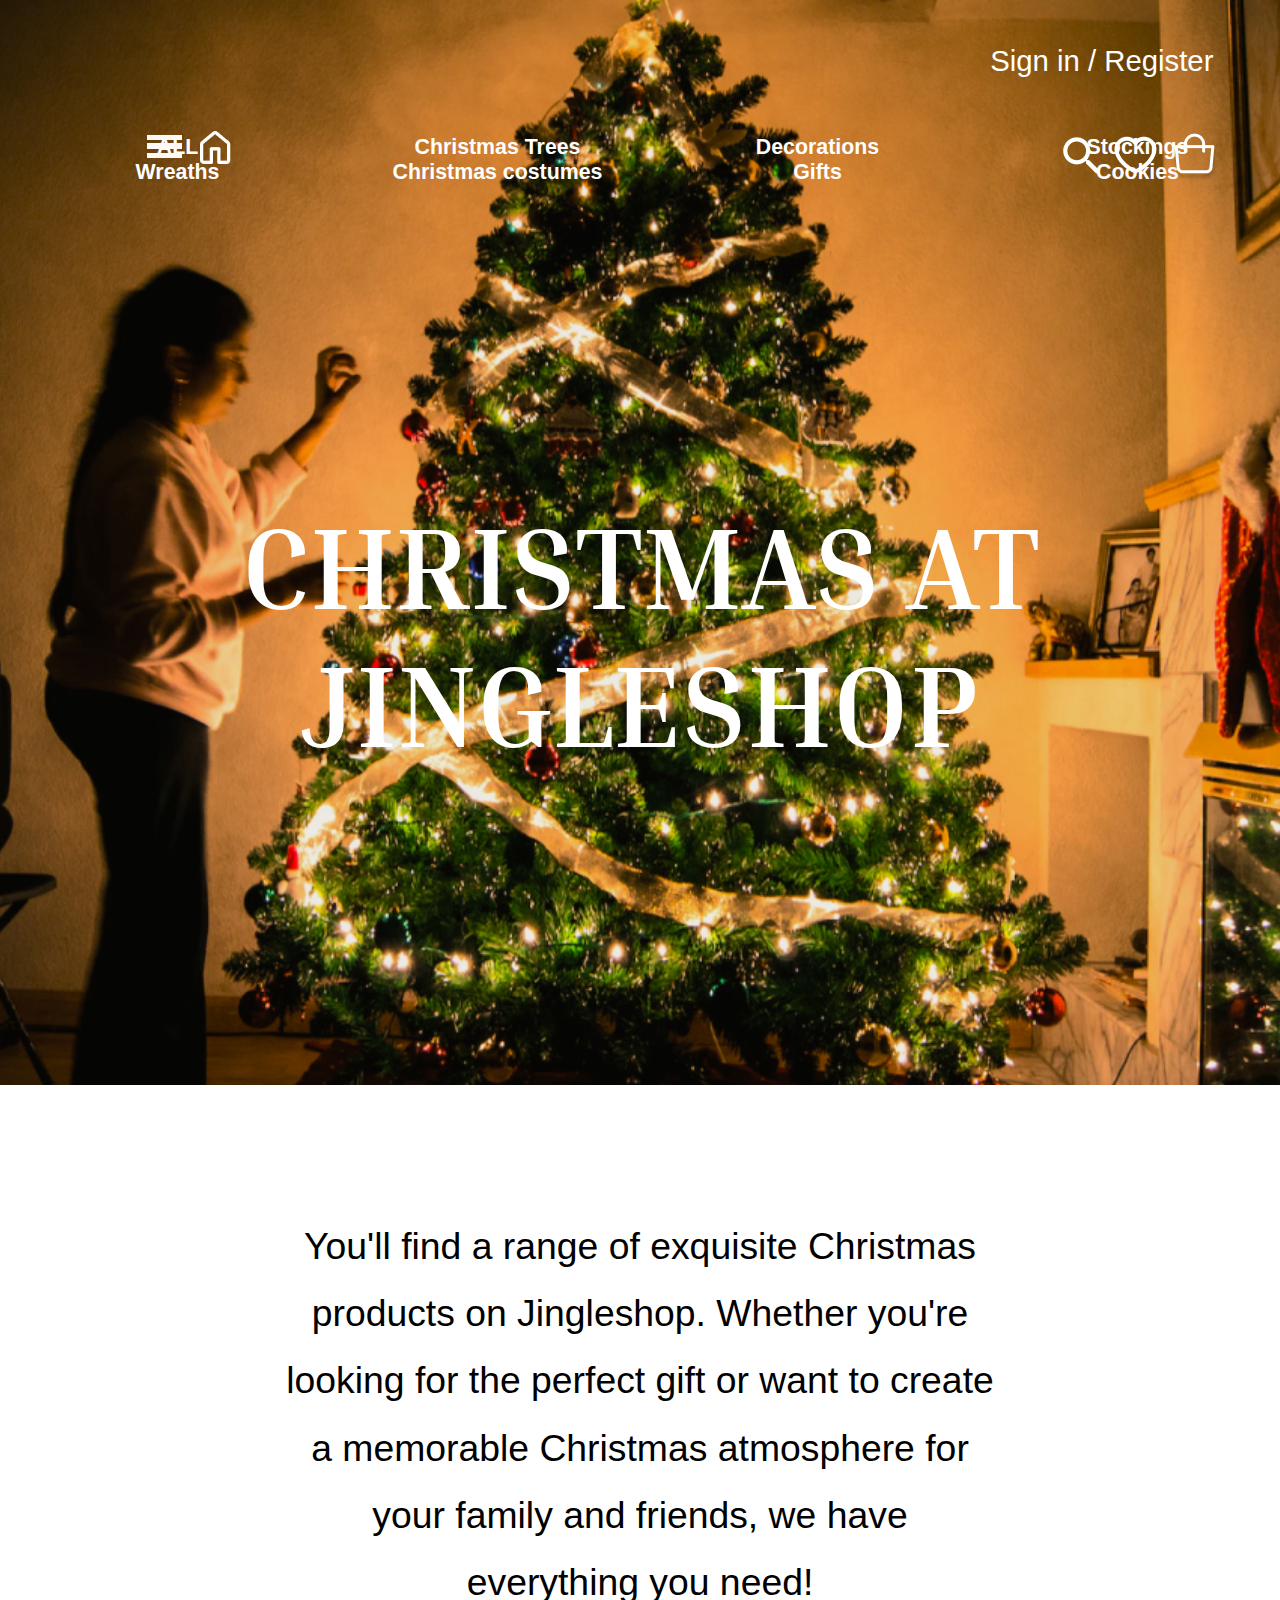
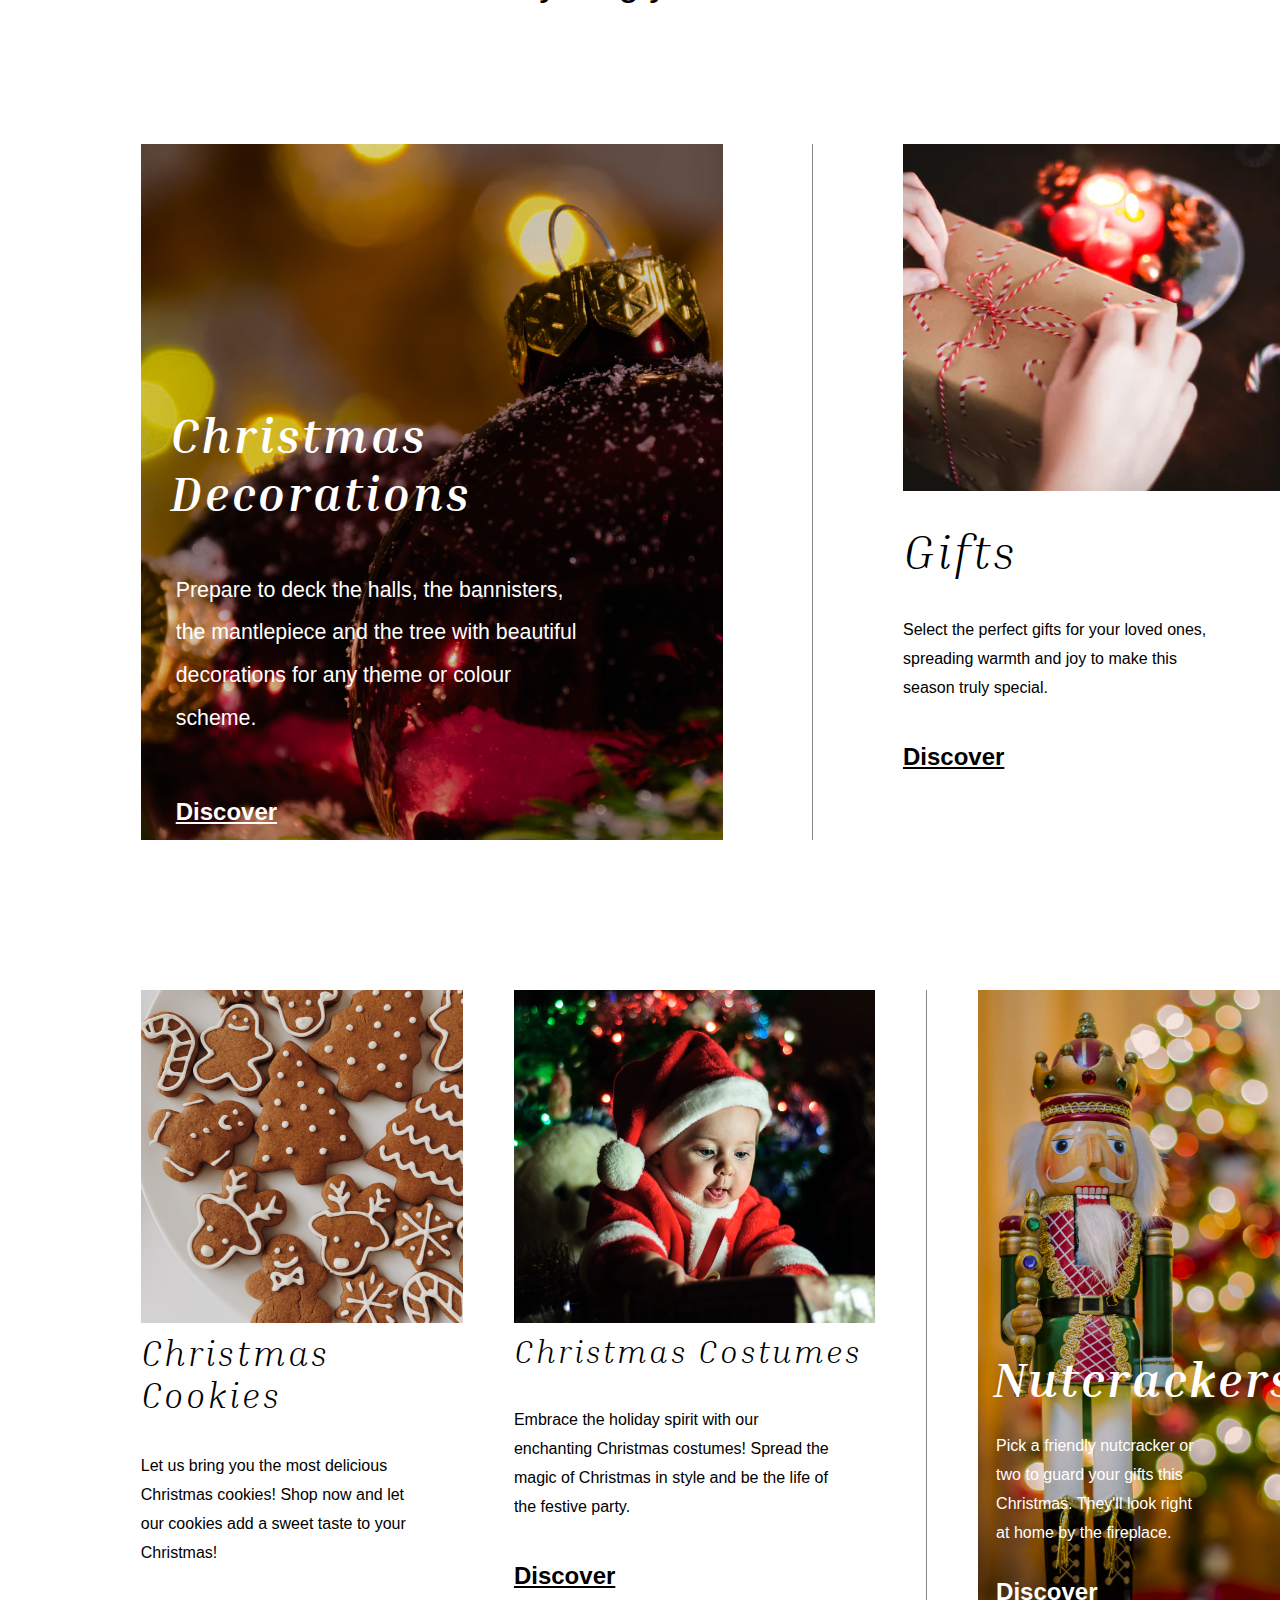
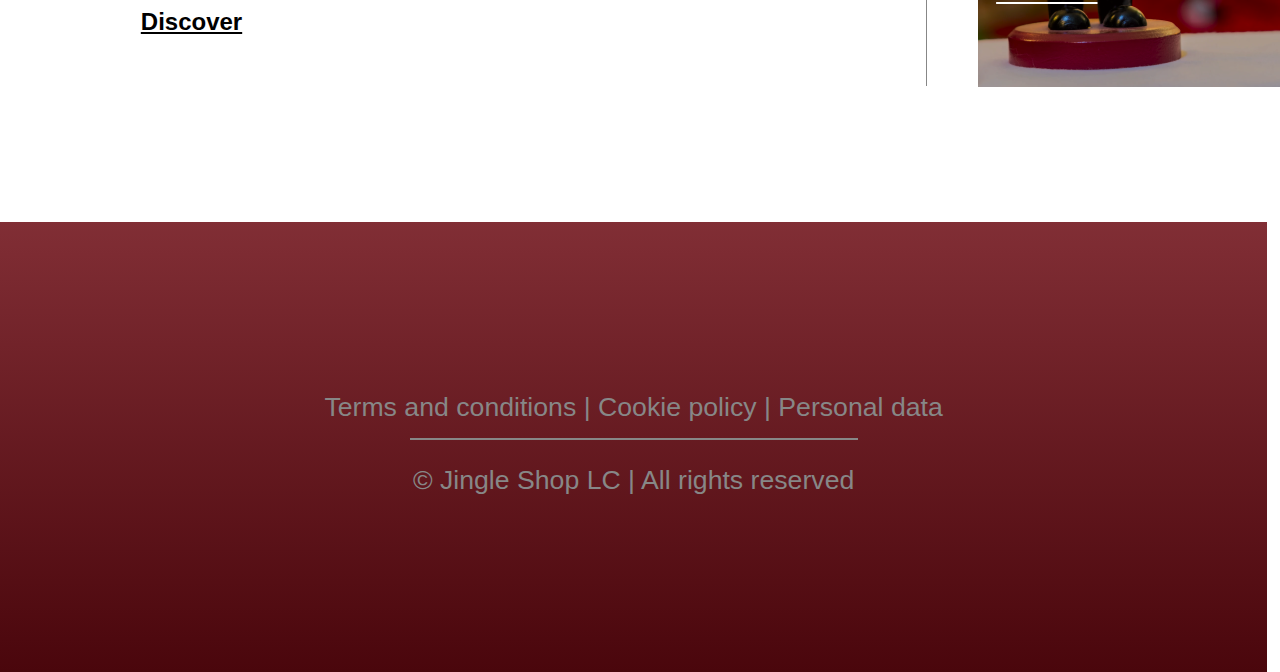
==== commit 67b51efc: "merge the css" ====
--- a/index.html
+++ b/index.html
@@ -25,8 +25,6 @@
         <div class="home-header"></div>
         <div class="jingleshop-logo-text"><img src ="../wuid-project-group-10-main/image/jingleshop-logo-text.png" alt=""></div>
     <header>
-        
-    
             <div class="links-container">
                 <li class="header-links">
                     <a class="header-a" href="product-page.html">ALL</a>
@@ -54,7 +52,6 @@
                 </li>
             </div>
             <h2 class="second-header-text">CHRISTMAS AT JINGLESHOP</h2>
-            
     </header>
     </div>
 
--- a/css/base.css
+++ b/css/base.css
@@ -422,7 +422,7 @@
 /* payment page starts */
 
 .paymentpage{
-    /* overflow: hidden; */
+    overflow: hidden;
 }
 
 .left-box{
--- a/css/common.css
+++ b/css/common.css
@@ -1,79 +1,79 @@
-/* HEADER */
-
-
-
-/* FOOTER */
-
-footer {
-    bottom: 0;
-    max-width: 100vw;
-    min-width: 99vw;
-    height: 50vh;
-    justify-content: center;
-    text-align: center;
-    background: linear-gradient(#812E35, #4A060C);
-    color: #878787;
-    font-size: 20pt;
-    margin-top: 15vh;
-}
-
-#footer-payment {
-    bottom: 0;
-    max-width: 100vw;
-    min-width: 99vw;
-    height: 50vh;
-    justify-content: center;
-    text-align: center;
-    background: linear-gradient(#812E35, #4A060C);
-    color: #878787;
-    font-size: 20pt;
-    margin-top: 15vh;
-}
-
-.footer-div {
-    margin-top: 3rem;
-}
-
-.footer-line {
-    margin-top: 15px;
-    margin-bottom: 15px;
-    margin-left: 32vw;
-    margin-right: 32vw;
-}
-
-hr {
-    border: 1px solid #878787;
-}
-
-.footer-jingle {
-    margin-top: 2%;
-}
-
-.footer-logo-div {
-    display: flex;
-    flex-direction: column;
-    align-items: center;
-    height: auto;
-    margin-top: 2rem;
-}
-
-.footer-logos {
-    margin-top: 4rem;
-    width: 450px;
-}
-
-@media screen and (max-width: 768px) {
-    footer {
-        font-size: 16pt;
-        min-width: 100vw;
-    }
-
-    .footer-line {
-        margin-left: 10vw;
-        margin-right: 10vw;
-    }
-
-    .footer-logos {
-        width: 300px; 
-    }
+/* HEADER */
+
+
+
+/* FOOTER */
+
+footer {
+    bottom: 0;
+    max-width: 100vw;
+    min-width: 99vw;
+    height: 50vh;
+    justify-content: center;
+    text-align: center;
+    background: linear-gradient(#812E35, #4A060C);
+    color: #878787;
+    font-size: 20pt;
+    margin-top: 15vh;
+}
+
+#footer-payment {
+    bottom: 0;
+    max-width: 100vw;
+    min-width: 99vw;
+    height: 50vh;
+    justify-content: center;
+    text-align: center;
+    background: linear-gradient(#812E35, #4A060C);
+    color: #878787;
+    font-size: 20pt;
+    margin-top: 15vh;
+}
+
+.footer-div {
+    margin-top: 3rem;
+}
+
+.footer-line {
+    margin-top: 15px;
+    margin-bottom: 15px;
+    margin-left: 32vw;
+    margin-right: 32vw;
+}
+
+hr {
+    border: 1px solid #878787;
+}
+
+.footer-jingle {
+    margin-top: 2%;
+}
+
+.footer-logo-div {
+    display: flex;
+    flex-direction: column;
+    align-items: center;
+    height: auto;
+    margin-top: 2rem;
+}
+
+.footer-logos {
+    margin-top: 4rem;
+    width: 450px;
+}
+
+@media screen and (max-width: 768px) {
+    footer {
+        font-size: 16pt;
+        min-width: 100vw;
+    }
+
+    .footer-line {
+        margin-left: 10vw;
+        margin-right: 10vw;
+    }
+
+    .footer-logos {
+        width: 300px; 
+    }
 }--- a/css/index.css
+++ b/css/index.css
@@ -17,6 +17,8 @@
     display: flex;
     flex-direction: column;
 }
+
+/* INDEX */
 
 /* HEADER */
 
@@ -134,6 +136,7 @@
     font-size: 128pt;
     color: white;
     margin: 0;
+    font-family: 'Inria Serif', serif;
 }
 
 .header-links {
@@ -463,6 +466,16 @@
 
 /* PRODUCT PAGE */
 
+#product-page-body {
+    background-color: #EEEEEE;
+}
+
+
+/* HEADER */
+
+#product-header {
+    height: 80%;
+}
 .img-header2 {
     position: relative;
     background-image: url(../image/product-page-header.png);
@@ -470,7 +483,169 @@
     background-position: center;
     background-repeat: no-repeat;
     max-width: 100%;
-    height: auto;
+    height: 1000px;
+}
+
+#second-header-product {
+    font-family: 'Inria Serif', serif;
+    display: flex;
+    align-items: center;
+    justify-content: center;
+    text-align: center;
+    height: 100vh;
+    font-size: 132pt;
+    color: white;
+}
+
+@media screen and (max-width: 1250px) {
+
+    #second-header-product {
+        font-size: 86pt;
+    }
+}
+
+@media screen and (max-width: 850px) {
+    #second-header-product {
+        font-size: 64pt;
+    }
+}
+
+@media screen and (max-width: 550px) {
+    #second-header-product {
+        font-size: 48pt;
+    }
+
+}
+
+/* MAIN */
+
+#product-page-description {
+    font-size: 28pt;
+    margin-right: 10%;
+    margin-left: 10%;
+    line-height: 1.8em;
+    text-align: center;
+    background-color: white;
+    padding-top: 5%;
+    padding-bottom: 5%;
+    padding-left: 8%;
+    padding-right: 8%;
+}
+
+#product-page-products-container {
+    display: grid;
+    grid-template-columns: repeat(3, 1fr);
+    margin: auto;
+}
+
+.white-background-product-page {
+    background-color: white;
+    padding: 6%;
+    padding-bottom: 20%;
+    margin: 3%;
+}
+
+#testing {
+    margin-top: 40px;
+}
+
+#custom-ornaments {
+    background-image: url(../image/product-ornament1.png);
+    background-size: cover;
+    background-position: center;
+    background-repeat: no-repeat;
+    min-width: 100%;
+    min-height: 100%;
+    margin-bottom: 300px;
+    margin-right: 300px;
+}
+
+#glass-ornaments {
+    background-image: url(../image/product-ornament2.png);
+    background-size: cover;
+    background-position: center;
+    background-repeat: no-repeat;
+    min-width: 100%;
+    min-height: 100%;
+    color: white;
+}
+
+#regular-ornaments {
+    background-image: url(../image/product-ornament3.png);
+    background-size: cover;
+    background-position: center;
+    background-repeat: no-repeat;
+    min-width: 100%;
+    min-height: 100%;
+}
+
+#big-nutcracker {
+    background-image: url(../image/product-nutcracker-big.png);
+    background-size: cover;
+    background-position: center;
+    background-repeat: no-repeat;
+    min-width: 100%;
+    min-height: 100%;
+    margin-bottom: 300px;
+    margin-right: 300px;
+}
+
+#small-nutcracker {
+    background-image: url(../image/product-nutcracker-small.png);
+    background-size: cover;
+    background-position: center;
+    background-repeat: no-repeat;
+    min-width: 100%;
+    min-height: 100%;
+}
+
+#gingerbread {
+    background-image: url(../image/product-gingerbread.png);
+    background-size: cover;
+    background-position: center;
+    background-repeat: no-repeat;
+    min-width: 100%;
+    min-height: 100%;
+}
+
+#wrapping-paper {
+    background-image: url(../image/product-wrapping-paper.png);
+    background-size: cover;
+    background-position: center;
+    background-repeat: no-repeat;
+    min-width: 100%;
+    min-height: 100%;
+    margin-bottom: 300px;
+    margin-right: 300px;
+}
+
+#santa-hat {
+    background-image: url(../image/product-santa-hat.png);
+    background-size: cover;
+    background-position: center;
+    background-repeat: no-repeat;
+    min-width: 100%;
+    min-height: 100%;
+}
+
+#mittens {
+    background-image: url(../image/product-mittens.png);
+    background-size: cover;
+    background-position: center;
+    background-repeat: no-repeat;
+    min-width: 100%;
+    min-height: 100%;
+}
+
+#santa-costume {
+    background-image: url(../image/product-santa-costume.png);
+    background-size: cover;
+    background-position: center;
+    background-repeat: no-repeat;
+    min-width: 100%;
+    min-height: 100%;
+    margin-bottom: 300px;
+    margin-right: 300px;
 }
 
 /* FOOTER */
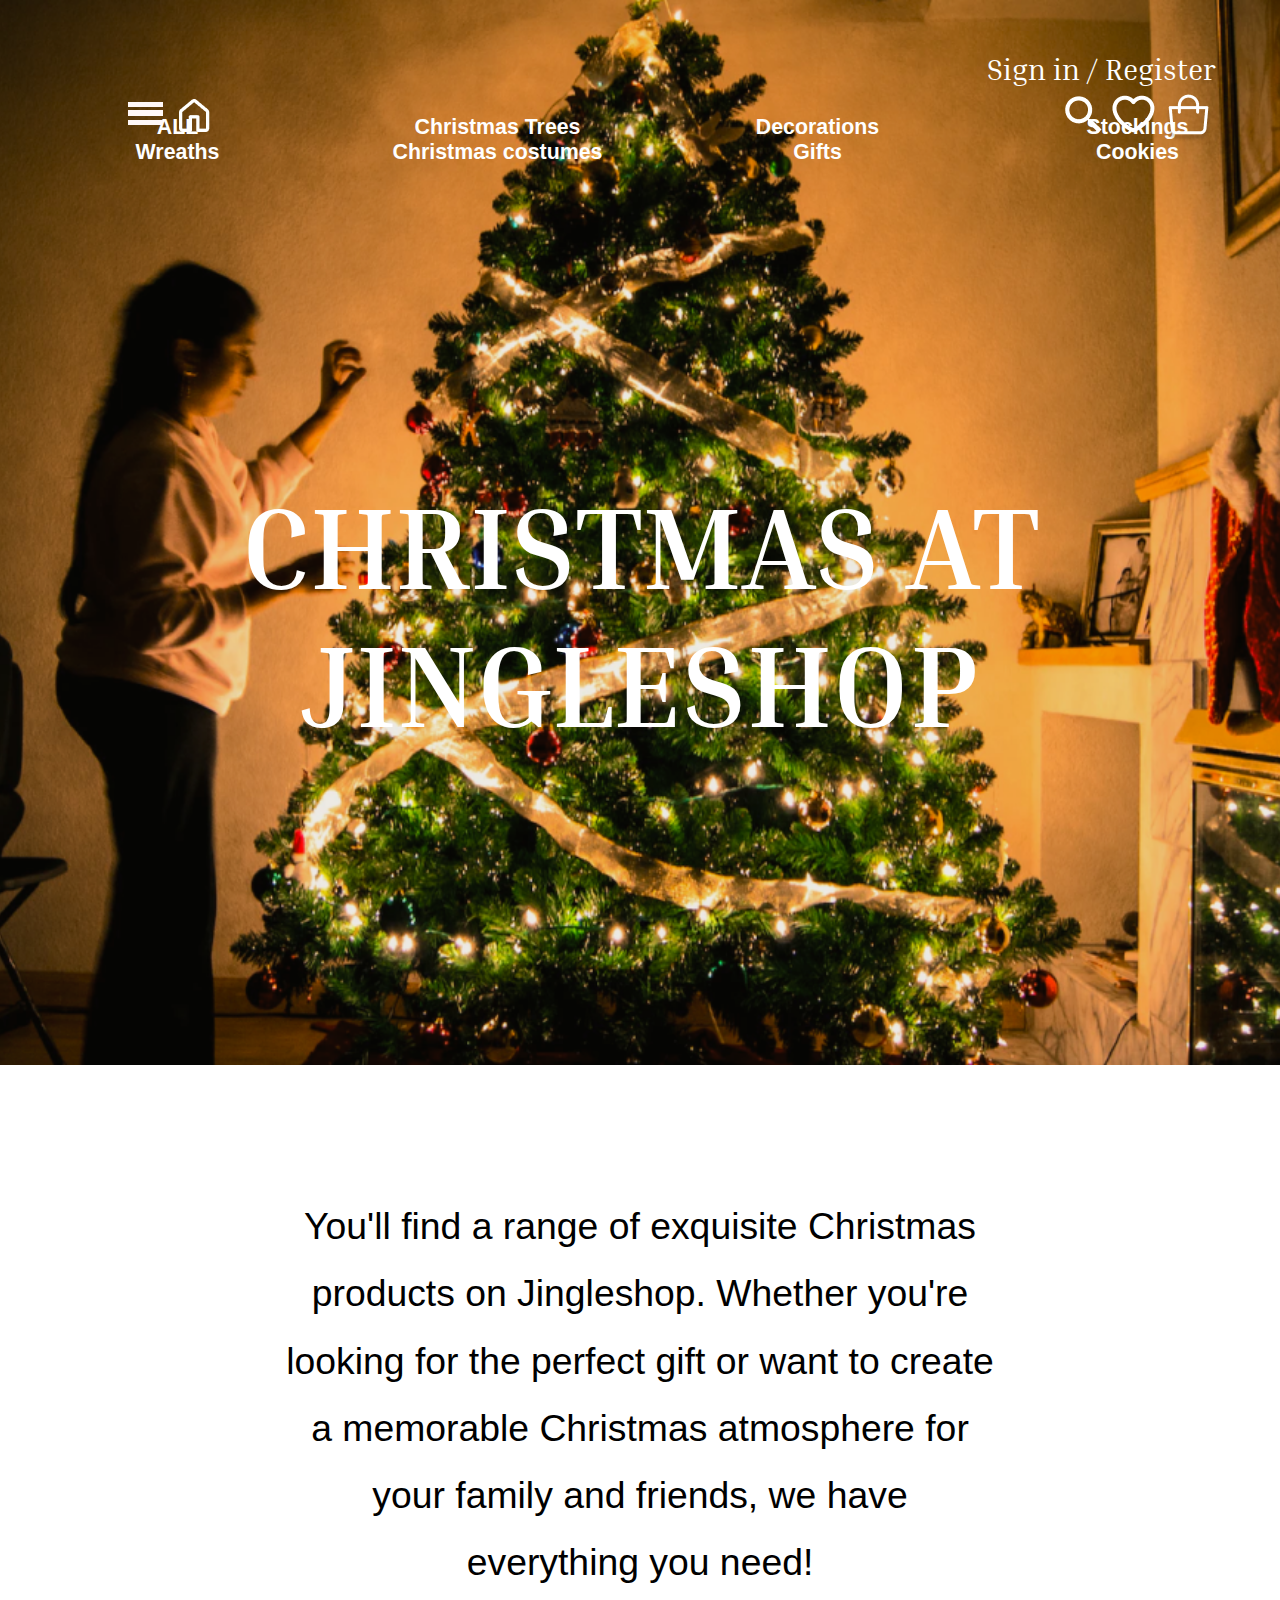
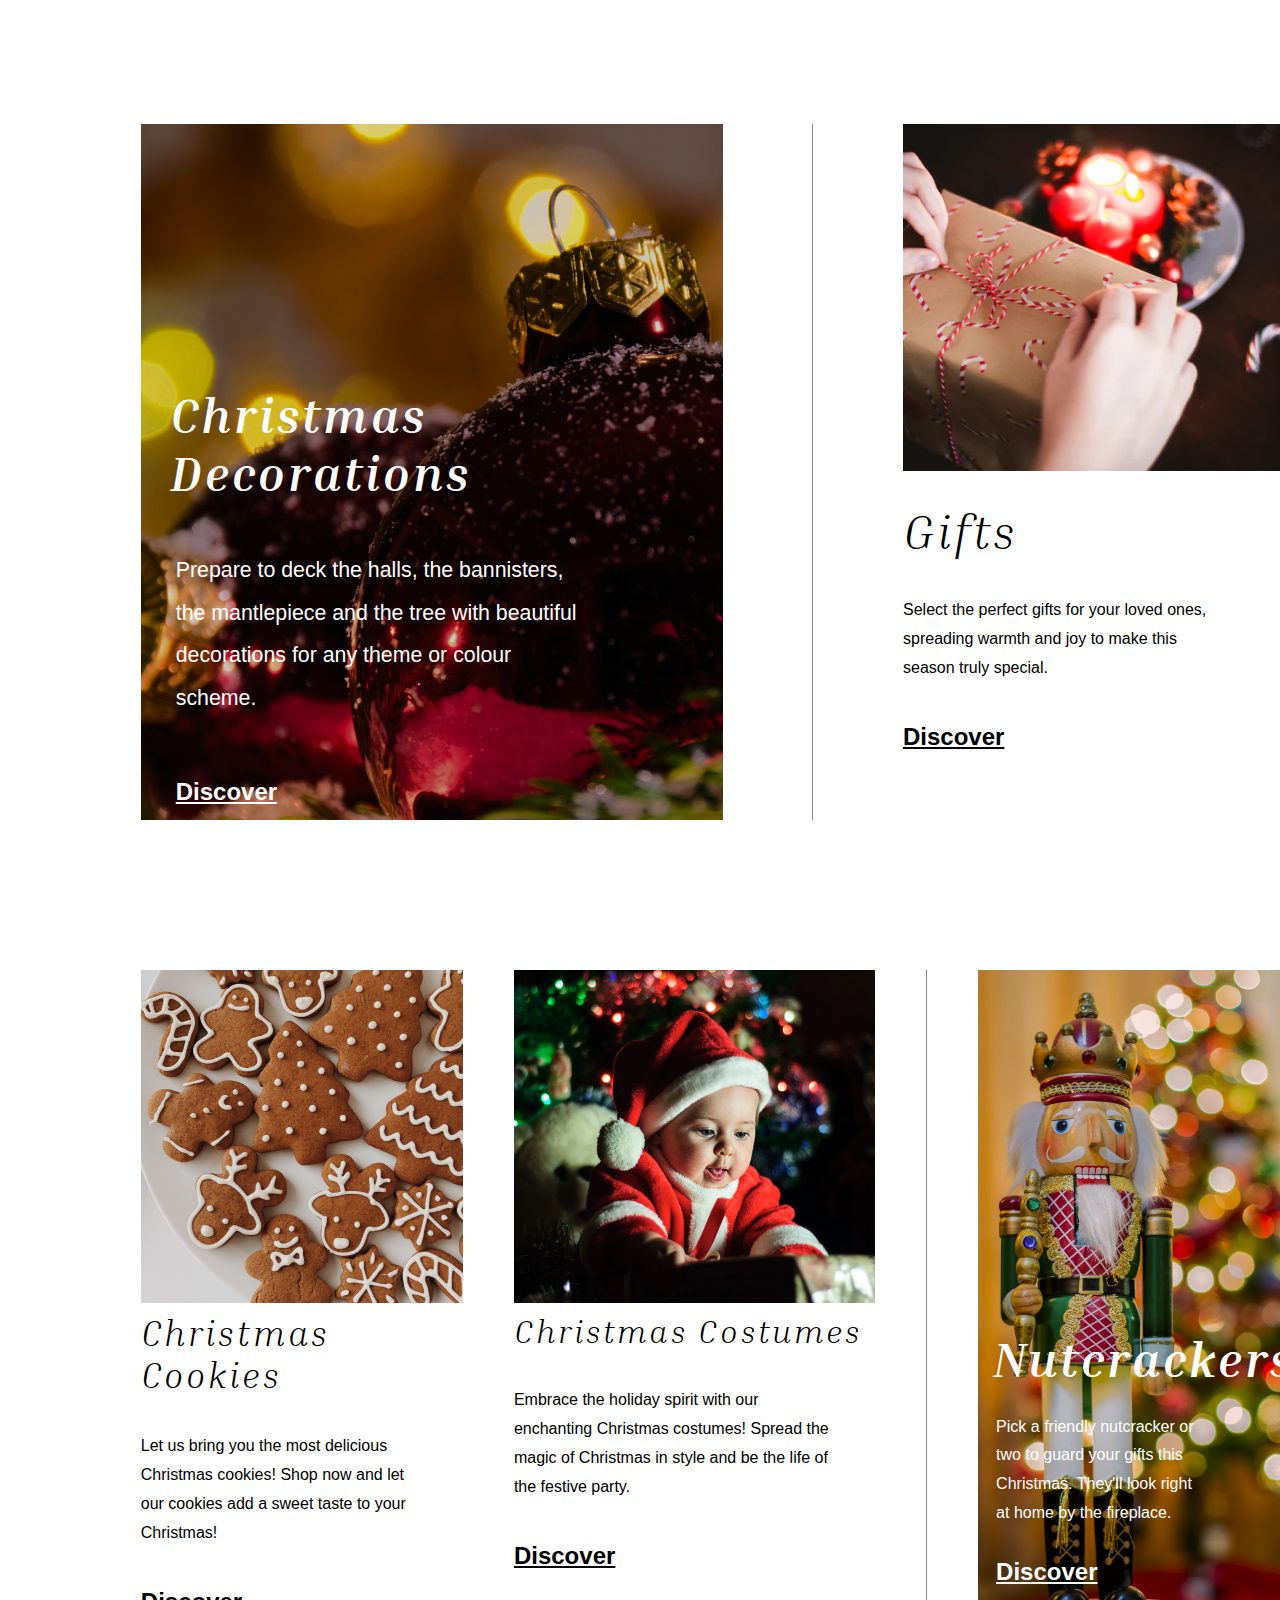
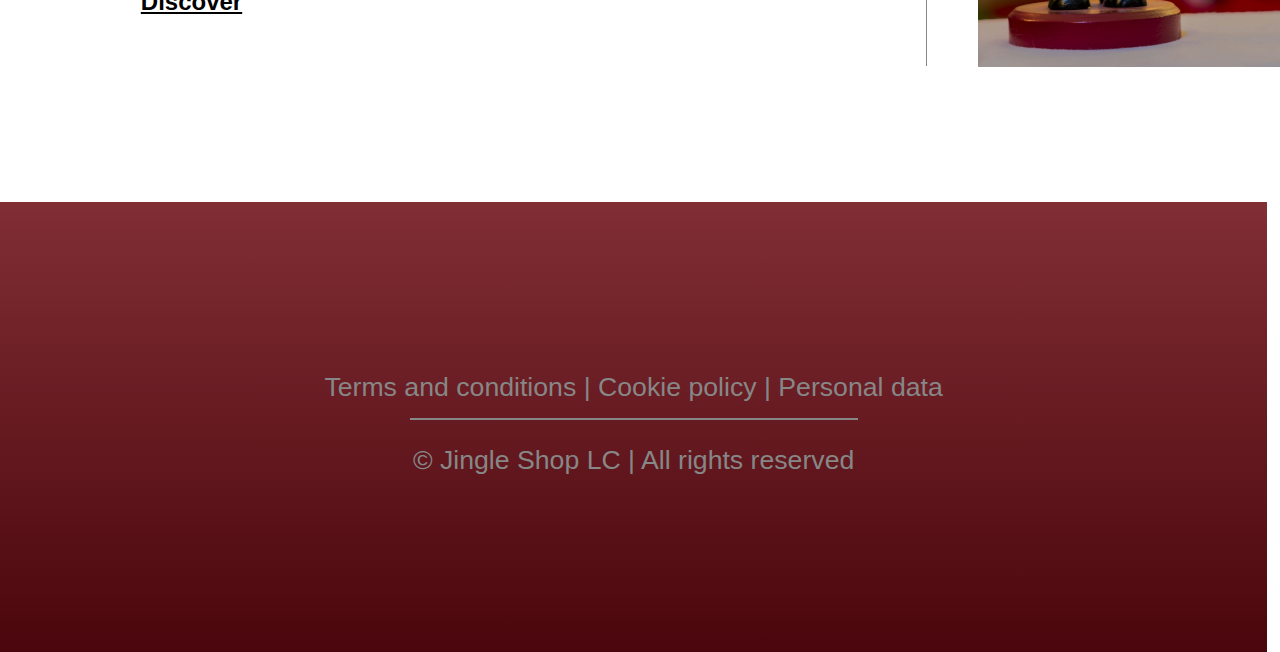
==== commit fa22c511: "Add files via upload" ====
--- a/index.html
+++ b/index.html
@@ -14,7 +14,7 @@
     <link href="https://fonts.googleapis.com/css2?family=Inria+Serif:wght@400;700&display=swap" rel="stylesheet">
 </head>
 <body>
-    <div class="img-header">
+    <div id="img-header">
         <a href="shopping-cart.html">
         <div class="cart-header"></div>  
         </a>
@@ -22,8 +22,11 @@
         <div class="heart-header"></div>
         <div class="sign-in-header"><p class="sign-in-text">Sign in / Register</p></div>
         <div class="menu-header"></div>
+        <a href="index.html">
         <div class="home-header"></div>
+        </a>
         <div class="jingleshop-logo-text"><img src ="../wuid-project-group-10-main/image/jingleshop-logo-text.png" alt=""></div>
+        
     <header>
             <div class="links-container">
                 <li class="header-links">
--- a/css/index.css
+++ b/css/index.css
@@ -13,8 +13,8 @@
 }
 
 main {
+    display: flex;
     flex-grow: 1;
-    display: flex;
     flex-direction: column;
 }
 
@@ -22,7 +22,7 @@
 
 /* HEADER */
 
-.img-header {
+#img-header {
     position: relative;
     background-image: url(../image/index-header-img.png);
     background-size: cover;
@@ -34,8 +34,8 @@
 
 .cart-header {
     position: absolute;
-    margin-top: 14vh;
-    right: 4.5vw; 
+    margin-top: 6.8%;
+    right: 5%; 
     width: 55px; 
     height: 56px; 
     background-image: url(../image/cart-index.png); 
@@ -45,66 +45,62 @@
     display: block;
 }
 
-.cart-header a {
-    display: block;
-}
 
 .heart-header {
     position: absolute;
-    margin-top: 14.5vh;
-    right: 4.5vw; 
+    margin-top: 7%;
+    right: 5%; 
     width: 55px; 
     height: 56px; 
     background-image: url(../image/heart.png);
     background-repeat: no-repeat;
     z-index: 1; 
     display: block;
-    padding-left: 4.3vw;
+    margin-right: 4%;
 }
 
 .search-header {
     position: absolute;
-    margin-top: 14.5vh;
-    right: 4.5vw; 
+    margin-top: 7%;
+    right: 5%; 
     width: 55px; 
     height: 56px; 
     background-image: url(../image/search.png);
     background-repeat: no-repeat;
     z-index: 1; 
     display: block;
-    padding-left: 8.6vw;
+    margin-right: 8%;
 }
 
 .menu-header {
     position: absolute;
-    margin-top: 15vh;
-    left: 11.5vw; 
+    margin-top: 8%;
+    left: 10%; 
     width: 55px; 
     height: 56px; 
     background-image: url(../image/menu-popout.png);
     background-repeat: no-repeat;
     z-index: 1; 
     display: block;
-    padding-left: 8.6vw;
+    margin-right: 4%;
 }
 
 .home-header {
     position: absolute;
-    margin-top: 14.5vh;
-    left: 15.6vw; 
+    margin-top: 7.7%;
+    left: 14%; 
     width: 55px; 
     height: 56px; 
     background-image: url(../image/home.png);
     background-repeat: no-repeat;
     z-index: 1; 
     display: block;
-    padding-left: 8.6vw;
 }
 
 .sign-in-header {
     position: absolute;
-    margin-top: 4.9vh;
-    right: 5.2vw;
+    margin-top: 4%;
+    right: 5%;
     z-index: 1; 
     display: block;
 }
@@ -112,6 +108,7 @@
 .sign-in-text {
     font-size: 22pt;
     color: white;
+    font-family: 'Inria Serif', serif;
 }
 
 .jingleshop-logo-text {
@@ -119,7 +116,7 @@
     display: flex;
     align-items: center;
     justify-content: center;
-    margin-top: 8.6vh;
+    margin-top: 5%;
 }
 
 .jingleshop-logo-text img {
@@ -148,7 +145,7 @@
     display: flex;
     flex-direction: row;
     justify-content: center;
-    margin-top: 6.4vh;
+    margin-top: 4%;
 }
 
 .header-a {
@@ -472,10 +469,16 @@
 
 
 /* HEADER */
-
 #product-header {
-    height: 80%;
-}
+    position: relative;
+    background-image: url(../image/product-page-header.png);
+    background-size: cover;
+    background-position: center;
+    background-repeat: no-repeat;
+    max-width: 100%;
+    max-height: 1000px;
+}
+
 .img-header2 {
     position: relative;
     background-image: url(../image/product-page-header.png);
@@ -535,118 +538,17 @@
 #product-page-products-container {
     display: grid;
     grid-template-columns: repeat(3, 1fr);
-    margin: auto;
+    margin: 10%;
 }
 
 .white-background-product-page {
     background-color: white;
-    padding: 6%;
-    padding-bottom: 20%;
-    margin: 3%;
-}
-
-#testing {
-    margin-top: 40px;
-}
-
-#custom-ornaments {
-    background-image: url(../image/product-ornament1.png);
-    background-size: cover;
-    background-position: center;
-    background-repeat: no-repeat;
-    min-width: 100%;
-    min-height: 100%;
-    margin-bottom: 300px;
-    margin-right: 300px;
-}
-
-#glass-ornaments {
-    background-image: url(../image/product-ornament2.png);
-    background-size: cover;
-    background-position: center;
-    background-repeat: no-repeat;
-    min-width: 100%;
-    min-height: 100%;
-    color: white;
-}
-
-#regular-ornaments {
-    background-image: url(../image/product-ornament3.png);
-    background-size: cover;
-    background-position: center;
-    background-repeat: no-repeat;
-    min-width: 100%;
-    min-height: 100%;
-}
-
-#big-nutcracker {
-    background-image: url(../image/product-nutcracker-big.png);
-    background-size: cover;
-    background-position: center;
-    background-repeat: no-repeat;
-    min-width: 100%;
-    min-height: 100%;
-    margin-bottom: 300px;
-    margin-right: 300px;
-}
-
-#small-nutcracker {
-    background-image: url(../image/product-nutcracker-small.png);
-    background-size: cover;
-    background-position: center;
-    background-repeat: no-repeat;
-    min-width: 100%;
-    min-height: 100%;
-}
-
-#gingerbread {
-    background-image: url(../image/product-gingerbread.png);
-    background-size: cover;
-    background-position: center;
-    background-repeat: no-repeat;
-    min-width: 100%;
-    min-height: 100%;
-}
-
-#wrapping-paper {
-    background-image: url(../image/product-wrapping-paper.png);
-    background-size: cover;
-    background-position: center;
-    background-repeat: no-repeat;
-    min-width: 100%;
-    min-height: 100%;
-    margin-bottom: 300px;
-    margin-right: 300px;
-}
-
-#santa-hat {
-    background-image: url(../image/product-santa-hat.png);
-    background-size: cover;
-    background-position: center;
-    background-repeat: no-repeat;
-    min-width: 100%;
-    min-height: 100%;
-}
-
-#mittens {
-    background-image: url(../image/product-mittens.png);
-    background-size: cover;
-    background-position: center;
-    background-repeat: no-repeat;
-    min-width: 100%;
-    min-height: 100%;
-}
-
-#santa-costume {
-    background-image: url(../image/product-santa-costume.png);
-    background-size: cover;
-    background-position: center;
-    background-repeat: no-repeat;
-    min-width: 100%;
-    min-height: 100%;
-    margin-bottom: 300px;
-    margin-right: 300px;
-}
+    margin: 8%;
+    padding-left: 4%;
+    padding-top: 4%;
+    padding-bottom: 6%;
+}
+
 
 /* FOOTER */
 
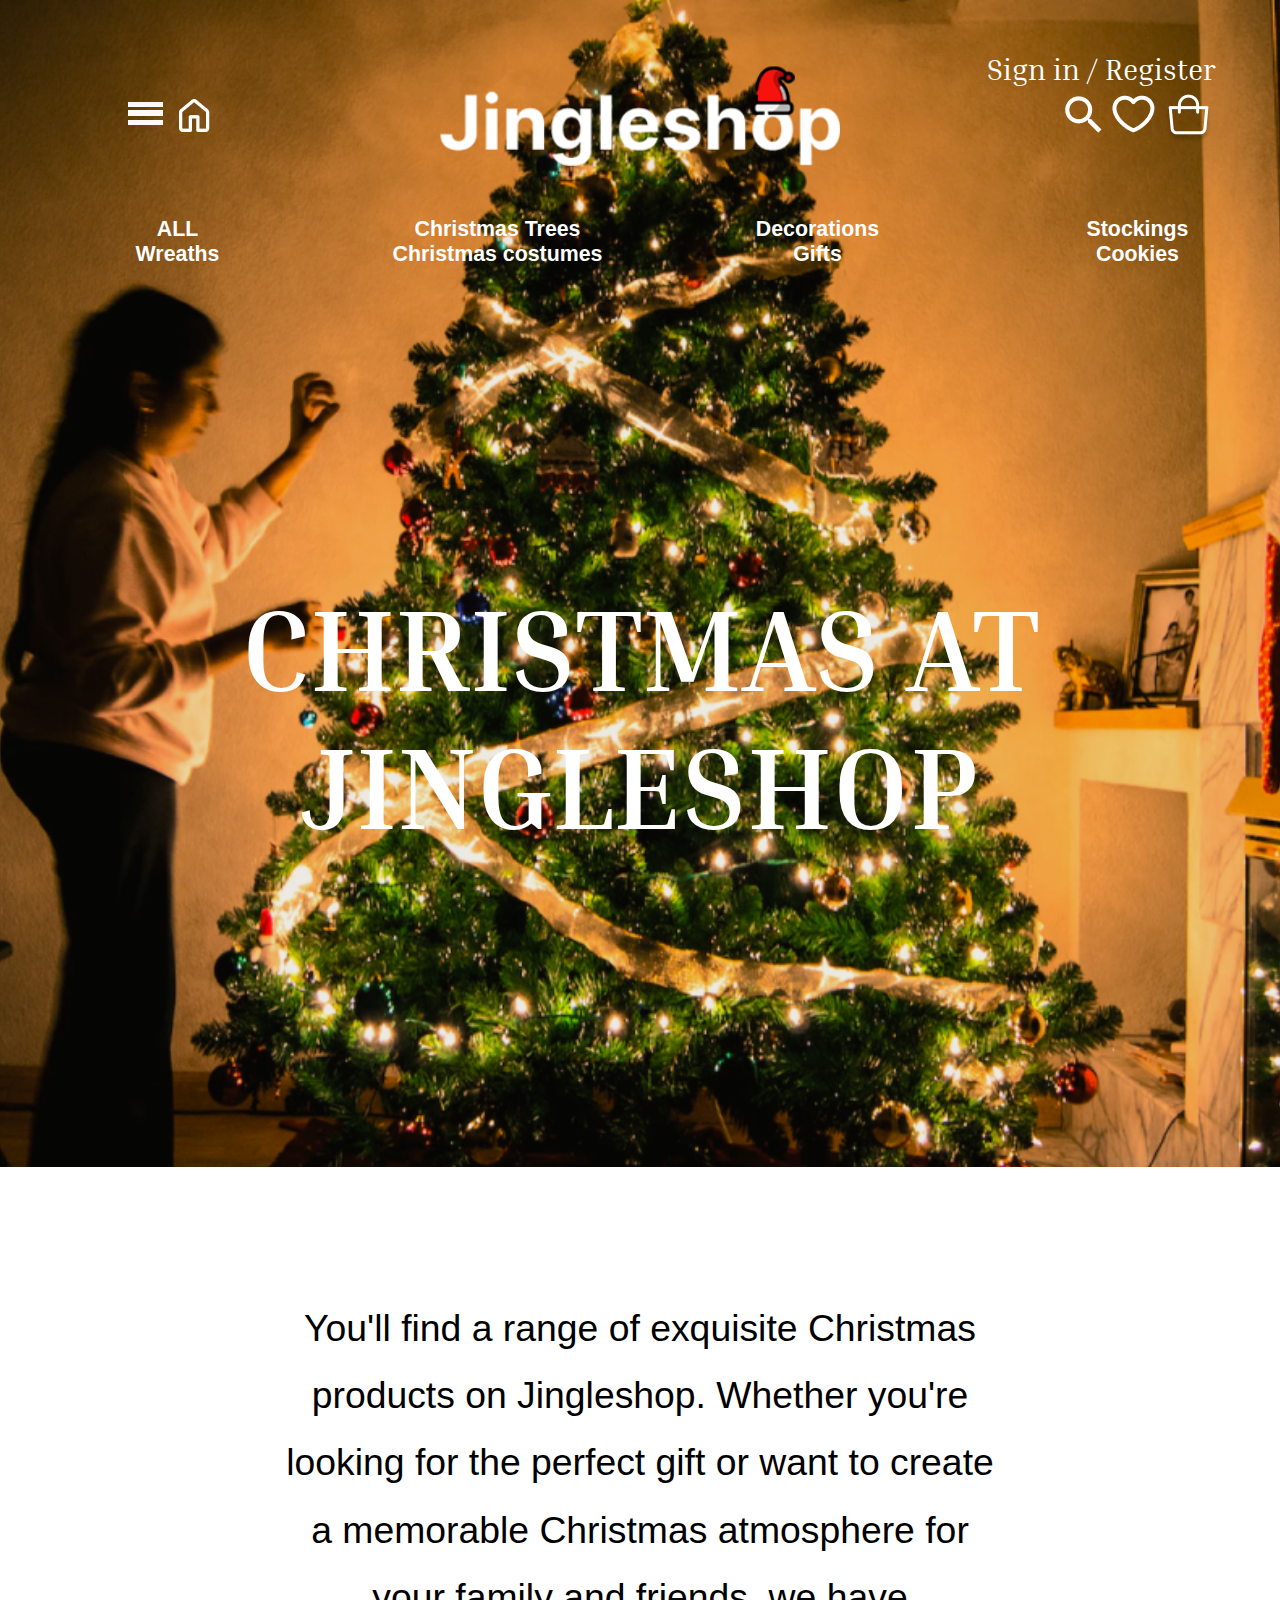
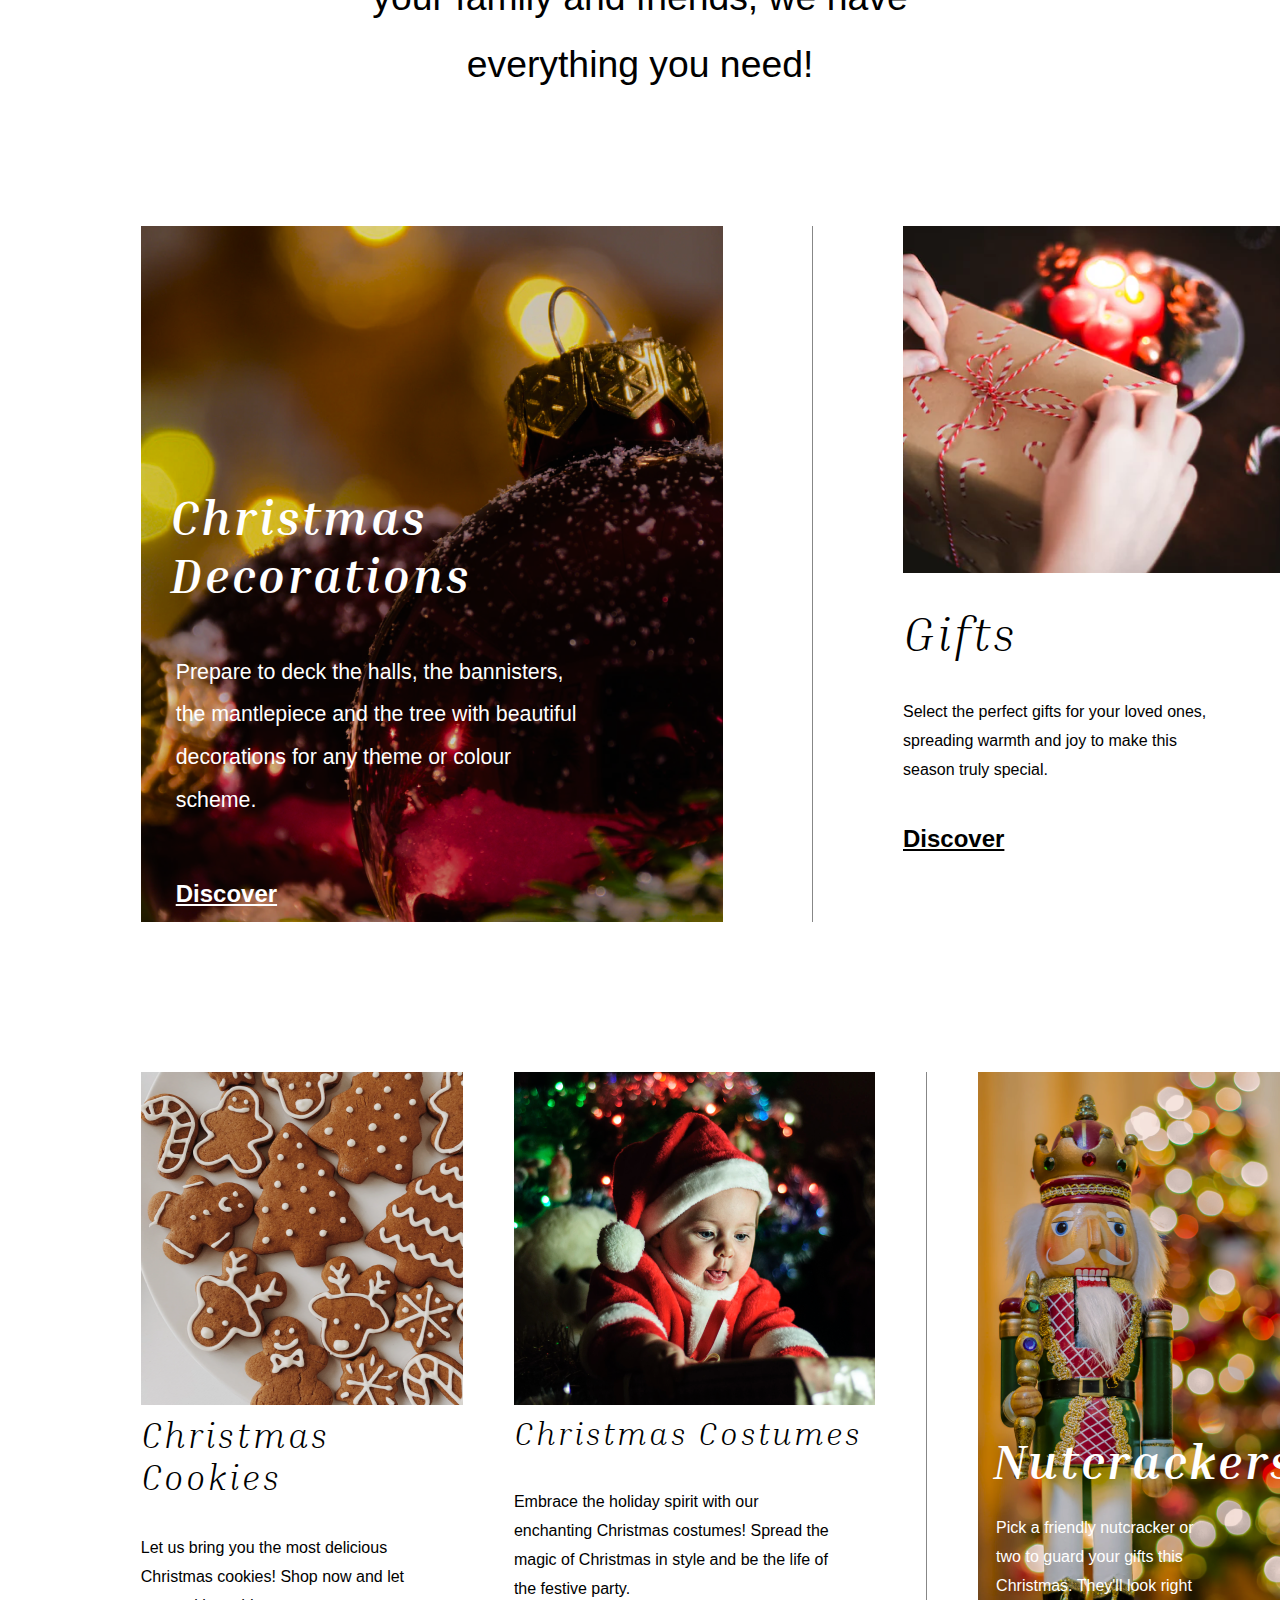
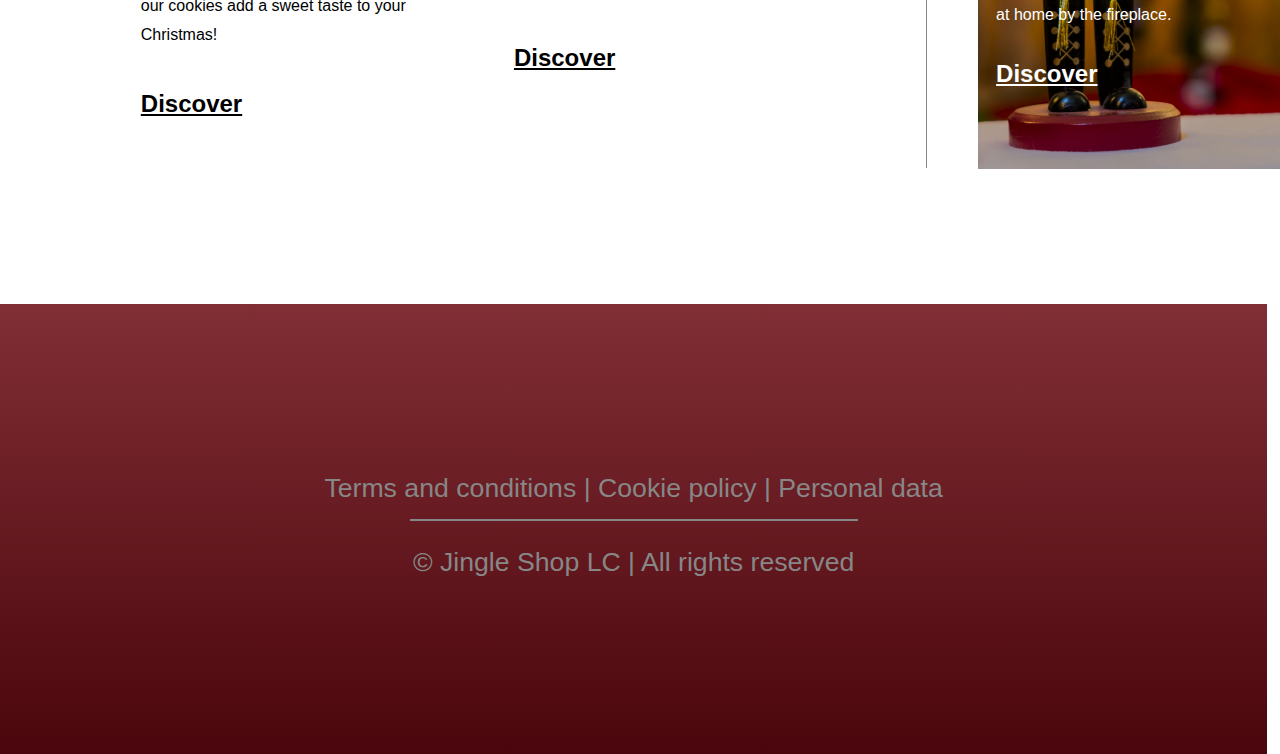
==== commit 482480ce: "Add files via upload" ====
--- a/index.html
+++ b/index.html
@@ -25,7 +25,7 @@
         <a href="index.html">
         <div class="home-header"></div>
         </a>
-        <div class="jingleshop-logo-text"><img src ="../wuid-project-group-10-main/image/jingleshop-logo-text.png" alt=""></div>
+        <div class="jingleshop-logo-text"><img src ="./image/jingleshop-logo-text.png" alt=""></div>
         
     <header>
             <div class="links-container">
--- a/css/common.css
+++ b/css/common.css
@@ -1,6 +1,121 @@
 /* HEADER */
 
+#red-header {
+    background-color: #802D34;
+}
 
+.cart-header {
+    position: absolute;
+    margin-top: 6.8%;
+    right: 5%; 
+    width: 55px; 
+    height: 56px; 
+    background-image: url(../image/cart-index.png); 
+    background-repeat: no-repeat; 
+    cursor: pointer; 
+    z-index: 1; 
+    display: block;
+}
+
+
+.heart-header {
+    position: absolute;
+    margin-top: 7%;
+    right: 5%; 
+    width: 55px; 
+    height: 56px; 
+    background-image: url(../image/heart.png);
+    background-repeat: no-repeat;
+    z-index: 1; 
+    display: block;
+    margin-right: 4%;
+}
+
+.search-header {
+    position: absolute;
+    margin-top: 7%;
+    right: 5%; 
+    width: 55px; 
+    height: 56px; 
+    background-image: url(../image/search.png);
+    background-repeat: no-repeat;
+    z-index: 1; 
+    display: block;
+    margin-right: 8%;
+}
+
+.menu-header {
+    position: absolute;
+    margin-top: 8%;
+    left: 10%; 
+    width: 55px; 
+    height: 56px; 
+    background-image: url(../image/menu-popout.png);
+    background-repeat: no-repeat;
+    z-index: 1; 
+    display: block;
+    margin-right: 4%;
+}
+
+.home-header {
+    position: absolute;
+    margin-top: 7.7%;
+    left: 14%; 
+    width: 55px; 
+    height: 56px; 
+    background-image: url(../image/home.png);
+    background-repeat: no-repeat;
+    z-index: 1; 
+    display: block;
+}
+
+.sign-in-header {
+    position: absolute;
+    margin-top: 4%;
+    right: 5%;
+    z-index: 1; 
+    display: block;
+}
+
+.sign-in-text {
+    font-size: 22pt;
+    color: white;
+    font-family: 'Inria Serif', serif;
+}
+
+.jingleshop-logo-text {
+    position: relative;
+    display: flex;
+    align-items: center;
+    justify-content: center;
+    
+}
+
+.jingleshop-logo-text img {
+    width: 400px;
+    height: auto;
+}
+
+.header-links {
+    font-family: Inter, sans-serif; 
+    list-style: none;
+}
+
+.links-container {
+    display: flex;
+    flex-direction: row;
+    justify-content: center;
+    margin-top: 4%;
+}
+
+.header-a {
+    color: white;
+    font-size: 22pt;
+    font-weight: bold;
+    text-decoration: none;
+    margin-left: 35px;
+    text-align: center;
+}
 
 /* FOOTER */
 
--- a/css/index.css
+++ b/css/index.css
@@ -39,8 +39,7 @@
     width: 55px; 
     height: 56px; 
     background-image: url(../image/cart-index.png); 
-    background-repeat: no-repeat; 
-    cursor: pointer; 
+    background-repeat: no-repeat;  
     z-index: 1; 
     display: block;
 }
@@ -193,17 +192,37 @@
 
     .search-header, .cart-header, .heart-header, .menu-header, .home-header {
         scale: 60%;
-
+    }
+    .search-header, .heart-header {
+       display: none;
+    }
+
+    .menu-header {
+        margin-top: 7.7%;
+        left: 10%;
+    }
+
+    .home-header {
+        margin-top: 12%;
+        left: 10%;
     }
 
     .jingleshop-logo-text {
         scale: 70%;
+    }
+
+    .sign-in-text {
+        font-size: 12pt;
     }
 }
 
 @media screen and (max-width: 650px) {
     .second-header-text {
         font-size: 48pt;
+    }
+
+    .jingleshop-logo-text {
+        scale: 40%;
     }
 
 }
@@ -549,6 +568,25 @@
     padding-bottom: 6%;
 }
 
+.details {
+    font-family: Inter, sans-serif;
+    font-weight: bold;
+    text-decoration: underline;
+    font-size: 18pt;
+    color: black;
+    margin-bottom: 2%;
+}
+
+.product-name, .product-price {
+    font-family: 'Inria Serif', serif;
+    text-decoration: none;
+    color: black;
+    line-height: 200%;
+}
+
+a {
+    text-decoration: none;
+}
 
 /* FOOTER */
 
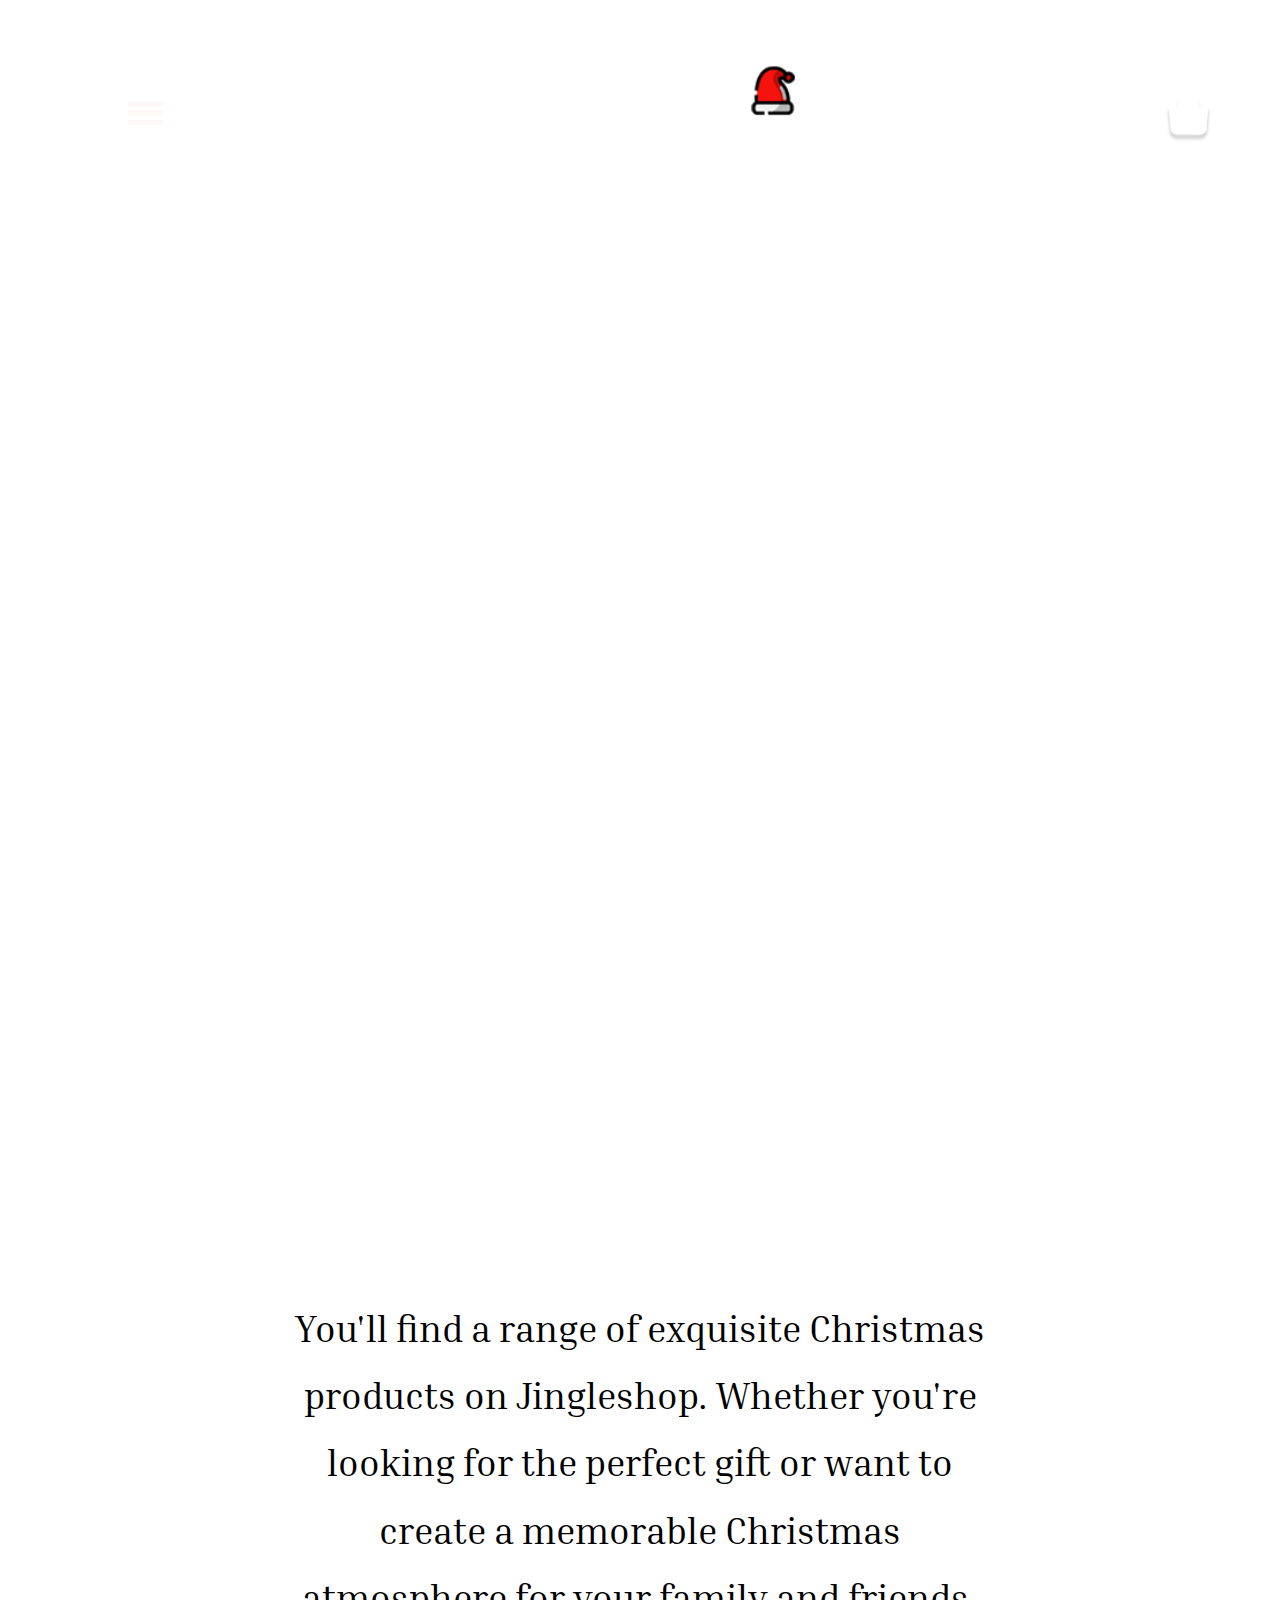
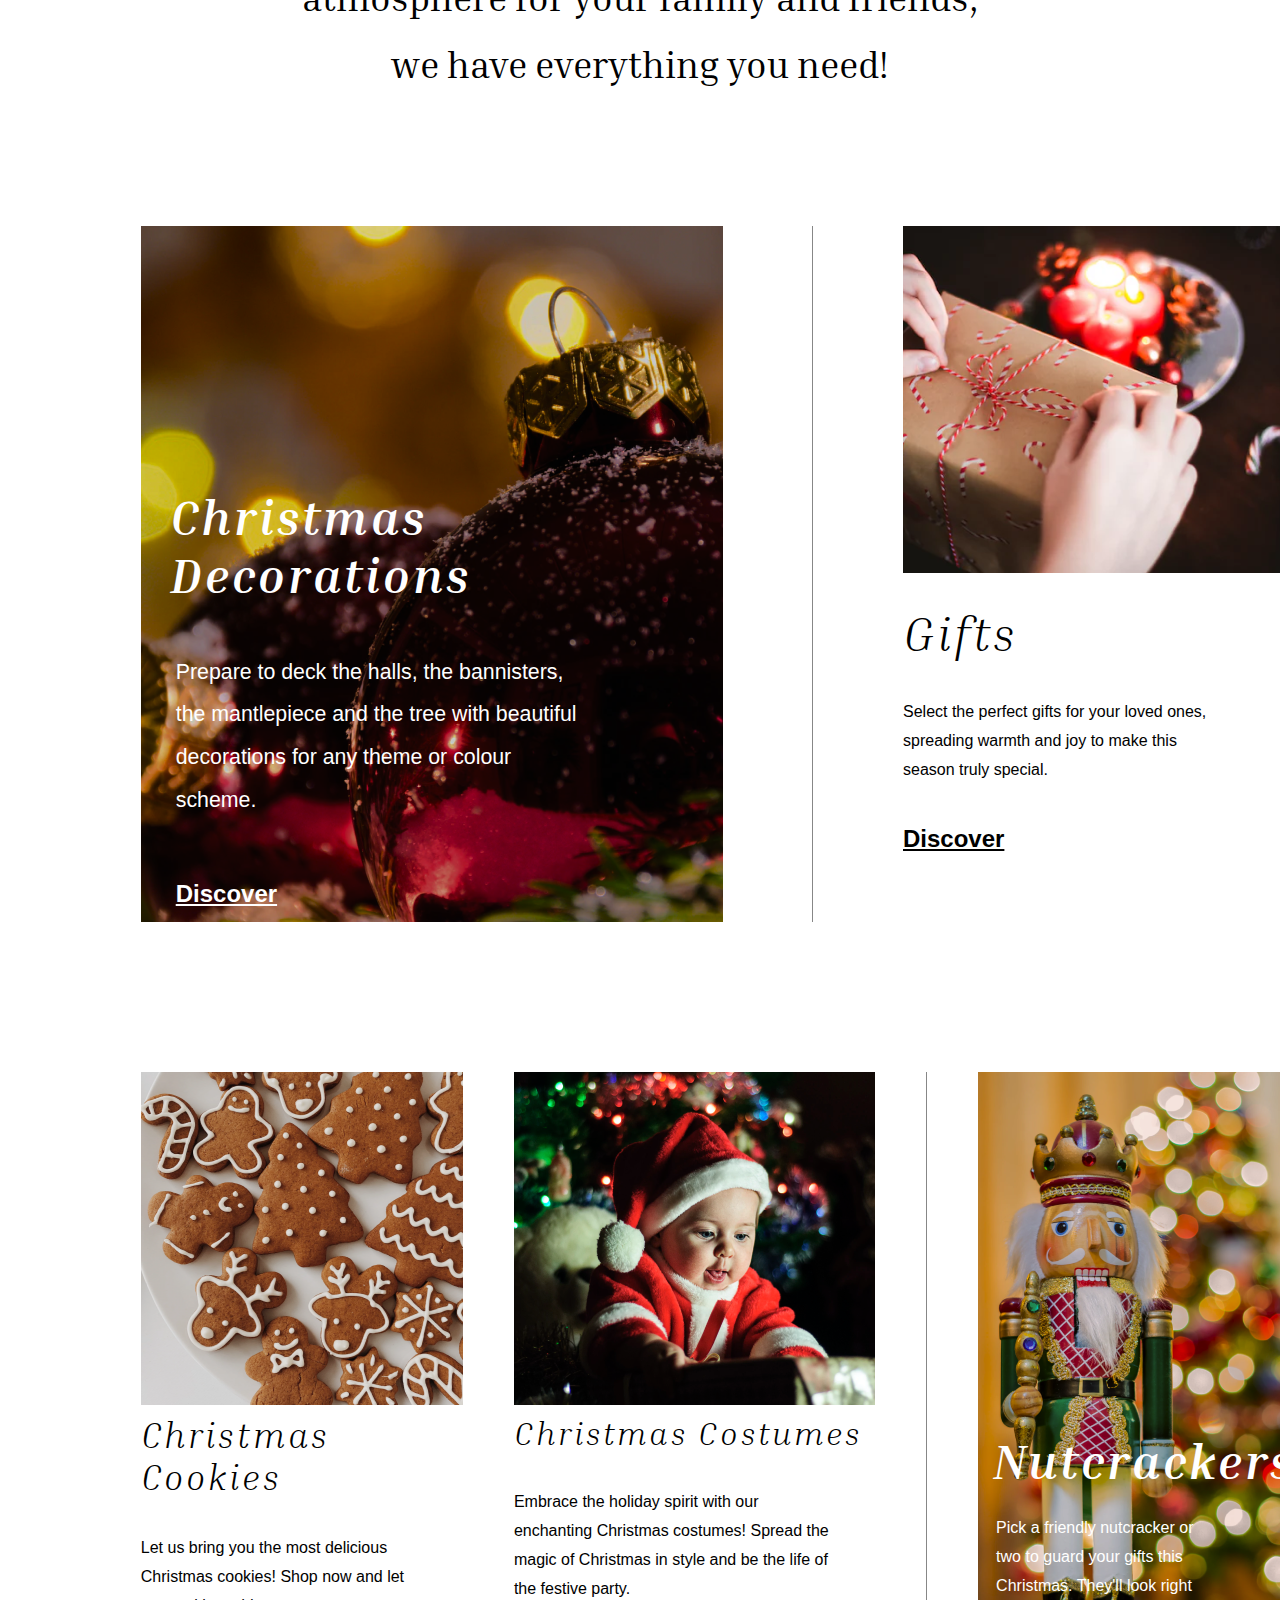
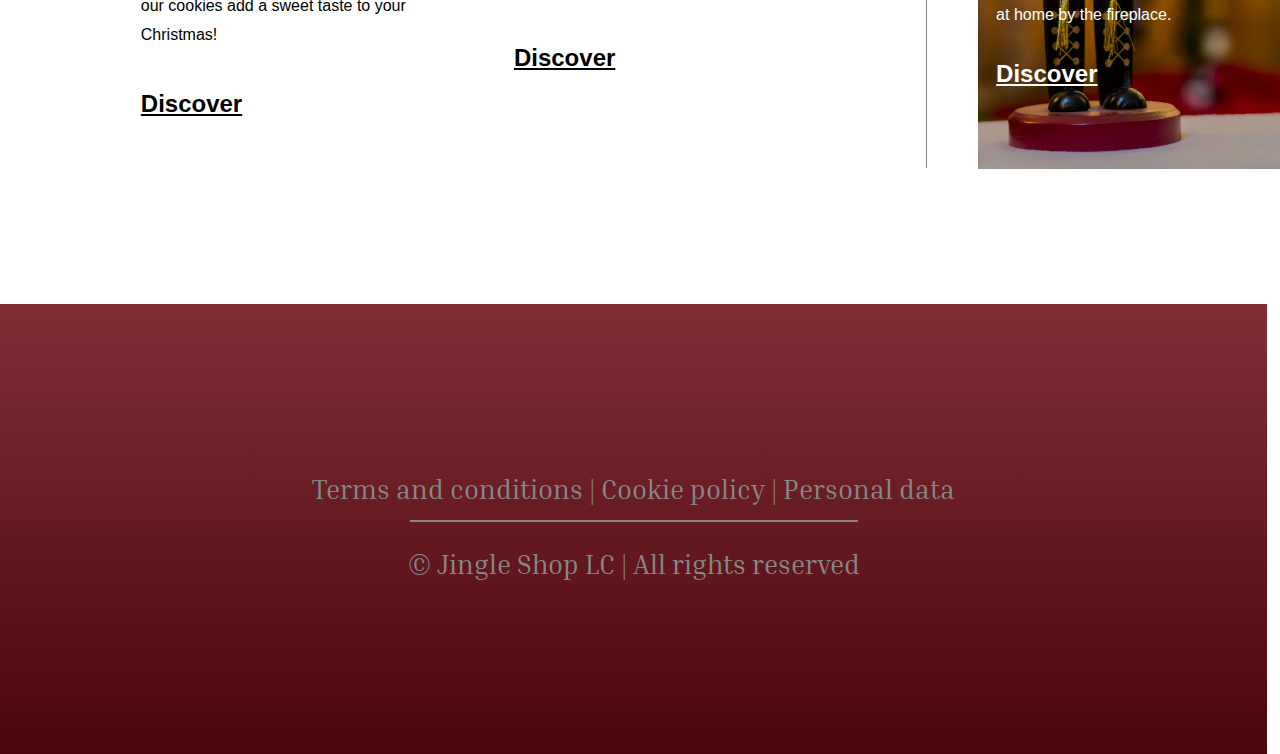
==== commit 77a613b0: "fontfamily changes" ====
--- a/index.html
+++ b/index.html
@@ -14,19 +14,16 @@
     <link href="https://fonts.googleapis.com/css2?family=Inria+Serif:wght@400;700&display=swap" rel="stylesheet">
 </head>
 <body>
-    <div id="img-header">
+    <div class="img-header">
         <a href="shopping-cart.html">
-        <div class="cart-header"></div>  
+            <div class="cart-header"></div>  
         </a>
         <div class="search-header"></div>
         <div class="heart-header"></div>
         <div class="sign-in-header"><p class="sign-in-text">Sign in / Register</p></div>
         <div class="menu-header"></div>
-        <a href="index.html">
         <div class="home-header"></div>
-        </a>
         <div class="jingleshop-logo-text"><img src ="./image/jingleshop-logo-text.png" alt=""></div>
-        
     <header>
             <div class="links-container">
                 <li class="header-links">
--- a/css/base.css
+++ b/css/base.css
@@ -11,7 +11,7 @@
 
 body{
     background-color: #f5f2f5;
-    font-family: Arial, Helvetica, sans-serif;
+    font-family: 'Inria Serif', serif;
 }
 /* item detail page starts */
 #itemdetail{
@@ -227,10 +227,6 @@
     display: inline-block;
     margin-left: 20px;
     height: 250px;
-}
-
-.middle-colum p{
-    font-family: Arial, Helvetica, sans-serif;
 }
 
 .middle-colum p:first-child{
@@ -369,52 +365,7 @@
     }
 }
 
-@media screen and (max-width: 553px) {
-    .mycart-left{
-        display: block;
-        width: 90%;
-    }
-
-    .mycart-right{
-        display: block;
-        float: none;
-        margin-left: 5%;
-        width: 90%;
-    }  
-
-    .rightupper{
-        height: 130px;
-    }
-
-    .hat {
-        float: none;
-        display: block;
-    }
-
-    .balls{
-        display: block;
-        float: none;
-    }
-    
-.middle-colum{
-    display: inline-block;
-    margin-left: 20px;
-    height: 250px;
-}
-
-.columlast{
-    float: right;
-    /* display: inline-block; */
-}
-
-.goodsone{
-    margin-bottom: 10px;
-}
-
-.share{
-    margin-left: 10%;
-}
-}
+
 
 
 /* shopping cart ends */
@@ -643,6 +594,91 @@
         width: 90%;
         margin-left: 5%;
     }
+
+    .hattwo{
+        display: inline-block;
+    }
+}
+
+@media screen and (max-width: 553px) {
+    .mycart-left{
+        display: block;
+        width: 90%;
+    }
+
+    .mycart-right{
+        display: block;
+        float: none;
+        margin-left: 5%;
+        width: 90%;
+    }  
+
+    .rightupper{
+        height: 130px;
+    }
+
+    .hat {
+        float: none;
+        display: inline-block;
+        width: 100px;
+    }
+
+    .balls{
+        display: inline-block;
+        float: none;
+        width: 95px;
+    }
+    
+    .middle-colum{
+        display: inline-block;
+        margin-left: 20px;
+        height: 250px;
+    }
+
+
+    .middle-colum p:first-child{
+        margin-top: 12px;
+        font-weight: 500;
+    }
+
+    .middle-colum p:nth-child(2){
+        font-size: 8px;
+    }
+
+    .middle-colum p:nth-child(3){
+        font-size: 10px;
+    }
+
+    .middle-colum p:last-child{
+        font-weight: 500;
+    }
+
+    .middle-colum p:nth-child(3) {
+        font-weight: 500;
+    }
+
+    .columlast{
+        float: right;
+        /* display: inline-block; */
+    }
+
+    .goodsone{
+        margin-bottom: 0px;
+    }
+
+    .share{
+        margin-left: 10%;
+    }
+    
+    .columlast{
+        margin-right: 10px;
+    }
+    .invoice h2, .payment-method h2 {
+        font-size: 15px;
+    }
+    .goodsonetwo {
+        margin-bottom: 10px;
+    }
 }
 
 /* payment page finished */
@@ -750,6 +786,22 @@
     text-decoration: none;
 }
 
+@media screen and (max-width: 520px) {
+    .expire{
+        float: none;
+        width:80%;
+    }
+    
+    .security{
+        float:none;
+        width: 80%;
+    }
+    
+    .detail-page .detail-page-header{
+        font-size: 10px;
+    }
+}
+
 /* payment detail ends */
 
 /* confirmed payment page start */
--- a/css/common.css
+++ b/css/common.css
@@ -2,6 +2,8 @@
 
 #red-header {
     background-color: #802D34;
+    padding-top: 2%;
+    padding-bottom: 2%;
 }
 
 .cart-header {
@@ -16,7 +18,6 @@
     z-index: 1; 
     display: block;
 }
-
 
 .heart-header {
     position: absolute;
@@ -117,6 +118,91 @@
     text-align: center;
 }
 
+#back-arrow {
+    display: flex;
+    flex-direction: row;
+    background-color: white;
+    margin-bottom: 2%;
+    align-items: center;
+}
+
+#arrow-left {
+    margin-left: 8%;
+}
+
+#back {
+    font-family: Inria, serif; 
+    font-weight: bold;
+    font-size: 18pt;
+    margin-left: 0.5%;
+    color: black;
+}
+
+a {
+    text-decoration: none;
+}
+
+@media screen and (max-width: 1500px) { 
+    .links-container {
+        display: grid;
+        grid-template-columns: repeat(4, 1fr);
+        text-align: center;
+    }
+
+    .header-a {
+        
+        font-size: 18pt;
+    }
+}
+
+@media screen and (max-width: 1375px) {
+    .header-a {
+        font-size: 16pt;
+    }
+}
+
+@media screen and (max-width: 1000px) {
+
+    .links-container {
+        display: grid;
+        grid-template-columns: repeat(2, 1fr);
+        text-align: center;
+    }
+
+    .search-header, .cart-header, .heart-header, .menu-header, .home-header {
+        scale: 60%;
+    }
+    .search-header, .heart-header {
+       display: none;
+    }
+
+    .menu-header {
+        margin-top: 7.7%;
+        left: 10%;
+    }
+
+    .home-header {
+        margin-top: 12%;
+        left: 10%;
+    }
+
+    .jingleshop-logo-text {
+        scale: 70%;
+    }
+
+    .sign-in-text {
+        font-size: 12pt;
+    }
+}
+
+@media screen and (max-width: 650px) {
+
+    .jingleshop-logo-text {
+        scale: 40%;
+    }
+
+}
+
 /* FOOTER */
 
 footer {
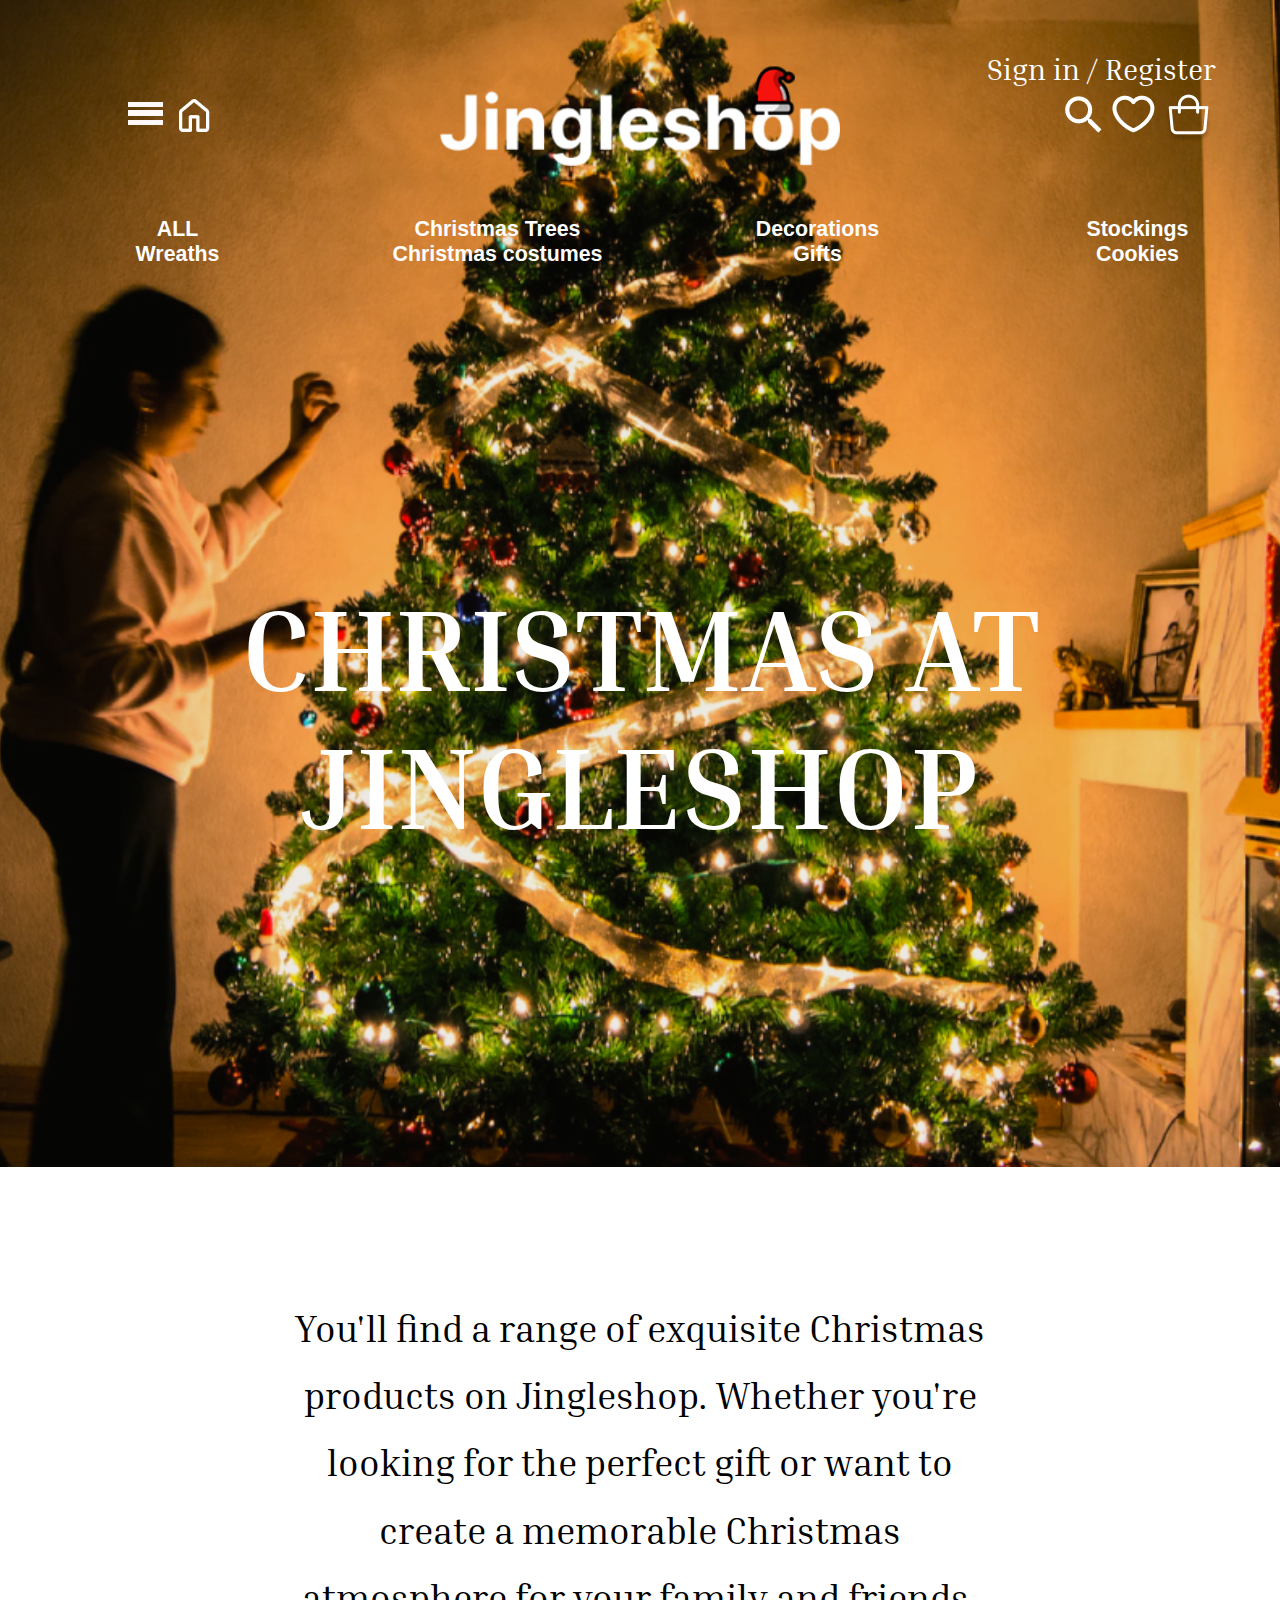
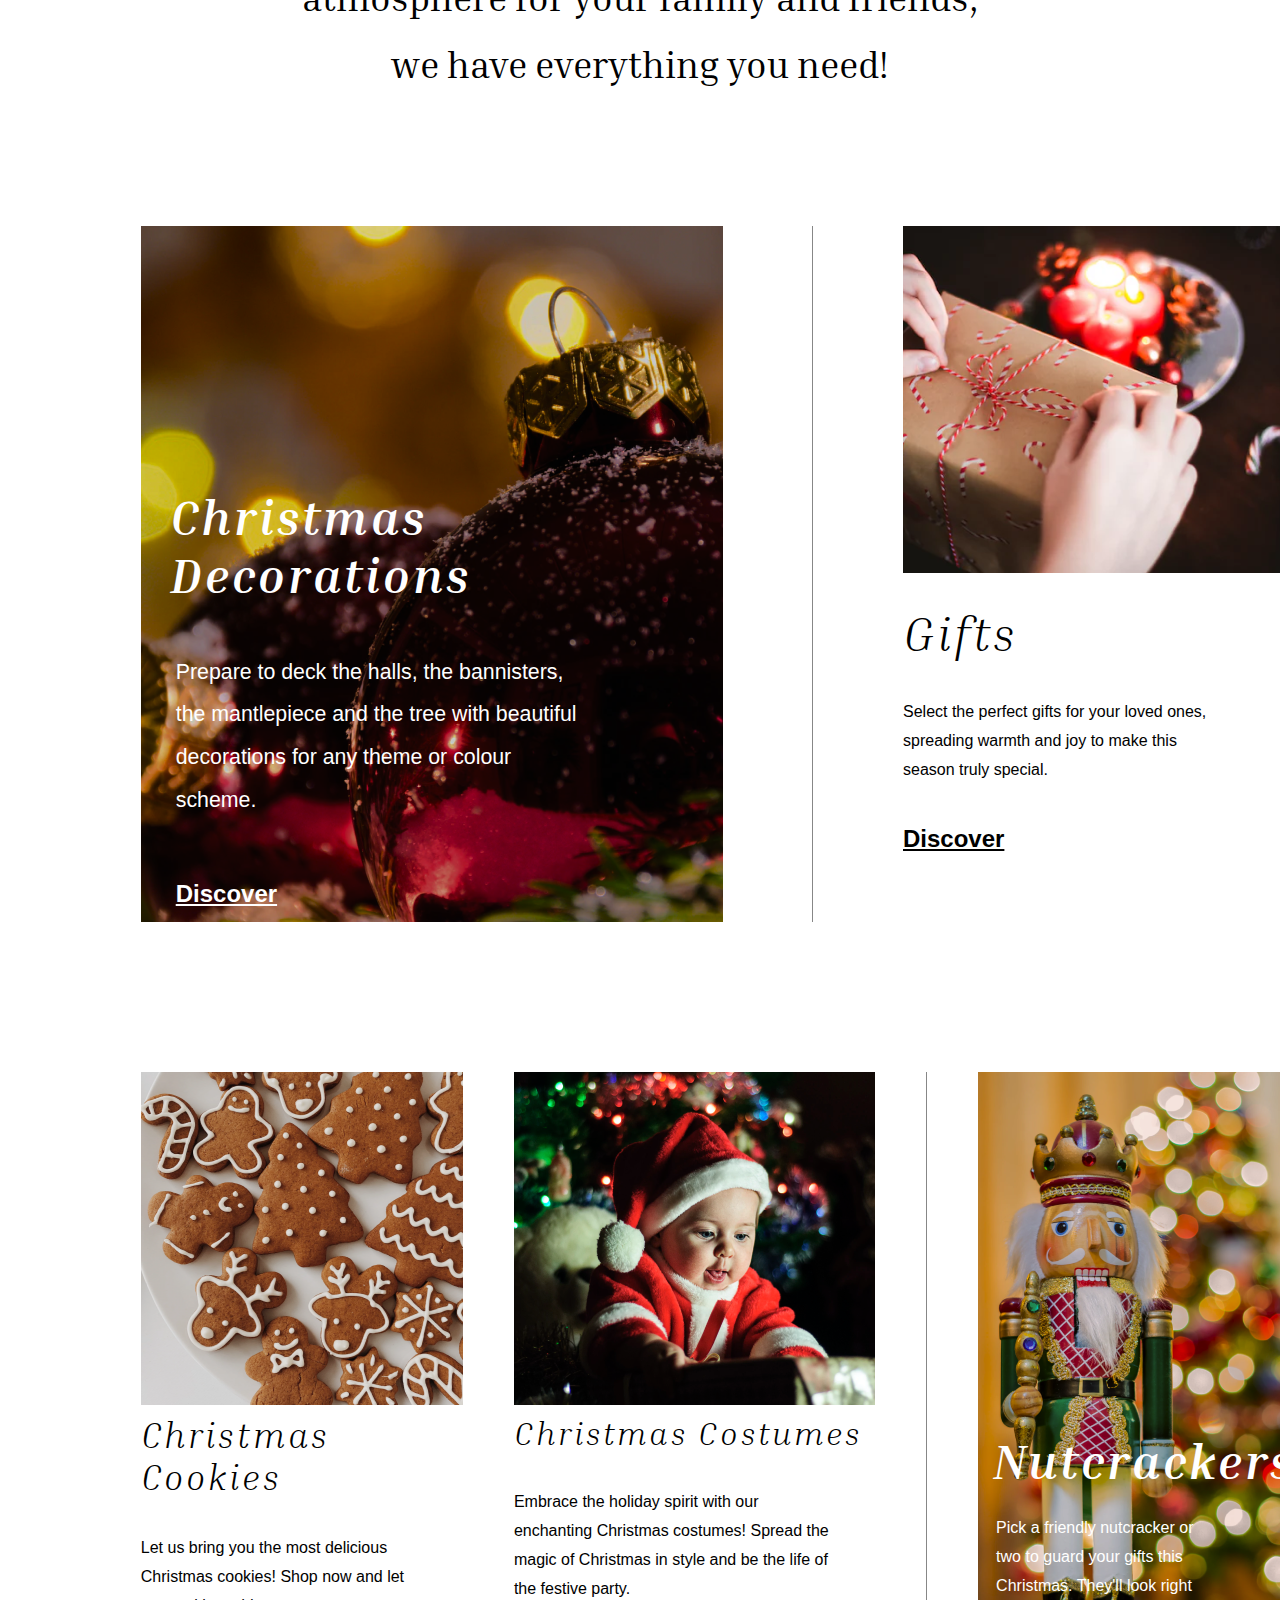
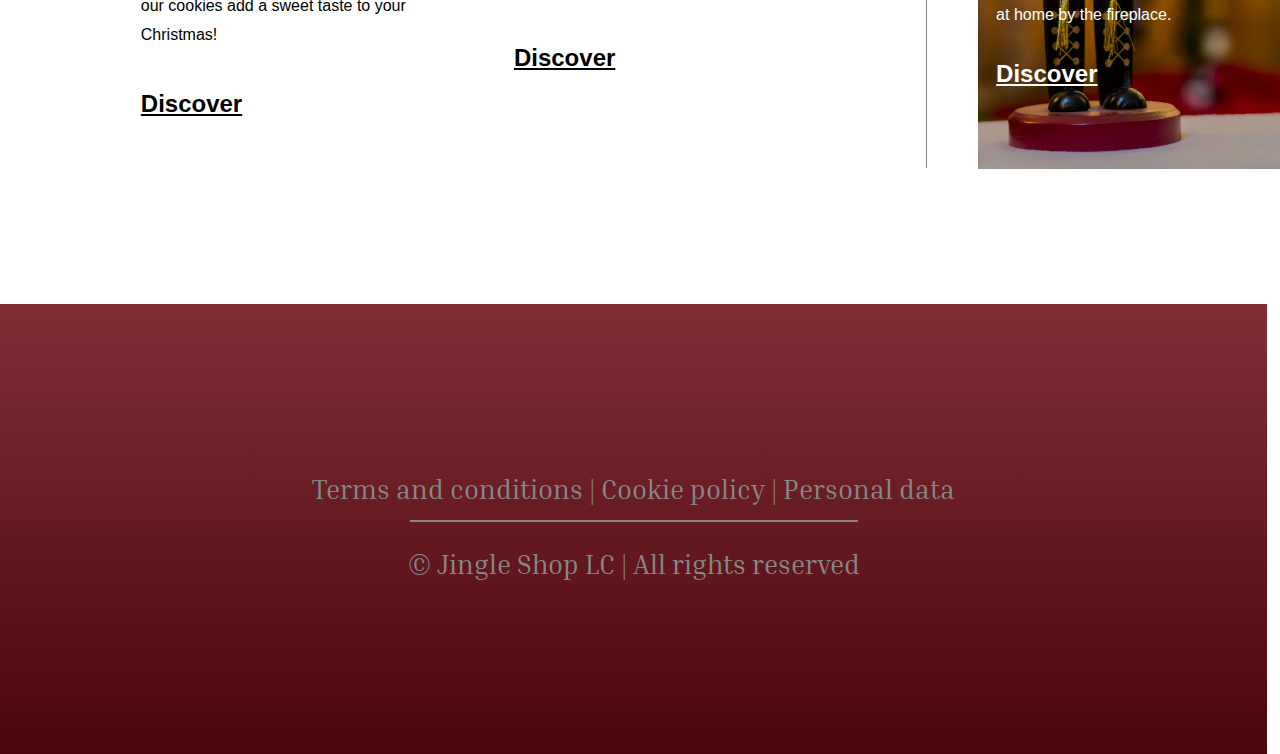
==== commit b7c1f5d4: "Merge branch 'main' of https://github.com/ju-nmd2023/wuid-project-group-10" ====
--- a/index.html
+++ b/index.html
@@ -14,7 +14,7 @@
     <link href="https://fonts.googleapis.com/css2?family=Inria+Serif:wght@400;700&display=swap" rel="stylesheet">
 </head>
 <body>
-    <div class="img-header">
+    <div id="img-header">
         <a href="shopping-cart.html">
             <div class="cart-header"></div>  
         </a>
@@ -22,8 +22,11 @@
         <div class="heart-header"></div>
         <div class="sign-in-header"><p class="sign-in-text">Sign in / Register</p></div>
         <div class="menu-header"></div>
+        <a href="index.html">
         <div class="home-header"></div>
+        </a>
         <div class="jingleshop-logo-text"><img src ="./image/jingleshop-logo-text.png" alt=""></div>
+        
     <header>
             <div class="links-container">
                 <li class="header-links">
--- a/css/base.css
+++ b/css/base.css
@@ -227,6 +227,10 @@
     display: inline-block;
     margin-left: 20px;
     height: 250px;
+}
+
+.middle-colum p{
+    font-family: Arial, Helvetica, sans-serif;
 }
 
 .middle-colum p:first-child{
@@ -365,7 +369,52 @@
     }
 }
 
-
+@media screen and (max-width: 553px) {
+    .mycart-left{
+        display: block;
+        width: 90%;
+    }
+
+    .mycart-right{
+        display: block;
+        float: none;
+        margin-left: 5%;
+        width: 90%;
+    }  
+
+    .rightupper{
+        height: 130px;
+    }
+
+    .hat {
+        float: none;
+        display: block;
+    }
+
+    .balls{
+        display: block;
+        float: none;
+    }
+    
+.middle-colum{
+    display: inline-block;
+    margin-left: 20px;
+    height: 250px;
+}
+
+.columlast{
+    float: right;
+    /* display: inline-block; */
+}
+
+.goodsone{
+    margin-bottom: 10px;
+}
+
+.share{
+    margin-left: 10%;
+}
+}
 
 
 /* shopping cart ends */
@@ -594,91 +643,6 @@
         width: 90%;
         margin-left: 5%;
     }
-
-    .hattwo{
-        display: inline-block;
-    }
-}
-
-@media screen and (max-width: 553px) {
-    .mycart-left{
-        display: block;
-        width: 90%;
-    }
-
-    .mycart-right{
-        display: block;
-        float: none;
-        margin-left: 5%;
-        width: 90%;
-    }  
-
-    .rightupper{
-        height: 130px;
-    }
-
-    .hat {
-        float: none;
-        display: inline-block;
-        width: 100px;
-    }
-
-    .balls{
-        display: inline-block;
-        float: none;
-        width: 95px;
-    }
-    
-    .middle-colum{
-        display: inline-block;
-        margin-left: 20px;
-        height: 250px;
-    }
-
-
-    .middle-colum p:first-child{
-        margin-top: 12px;
-        font-weight: 500;
-    }
-
-    .middle-colum p:nth-child(2){
-        font-size: 8px;
-    }
-
-    .middle-colum p:nth-child(3){
-        font-size: 10px;
-    }
-
-    .middle-colum p:last-child{
-        font-weight: 500;
-    }
-
-    .middle-colum p:nth-child(3) {
-        font-weight: 500;
-    }
-
-    .columlast{
-        float: right;
-        /* display: inline-block; */
-    }
-
-    .goodsone{
-        margin-bottom: 0px;
-    }
-
-    .share{
-        margin-left: 10%;
-    }
-    
-    .columlast{
-        margin-right: 10px;
-    }
-    .invoice h2, .payment-method h2 {
-        font-size: 15px;
-    }
-    .goodsonetwo {
-        margin-bottom: 10px;
-    }
 }
 
 /* payment page finished */
@@ -786,22 +750,6 @@
     text-decoration: none;
 }
 
-@media screen and (max-width: 520px) {
-    .expire{
-        float: none;
-        width:80%;
-    }
-    
-    .security{
-        float:none;
-        width: 80%;
-    }
-    
-    .detail-page .detail-page-header{
-        font-size: 10px;
-    }
-}
-
 /* payment detail ends */
 
 /* confirmed payment page start */
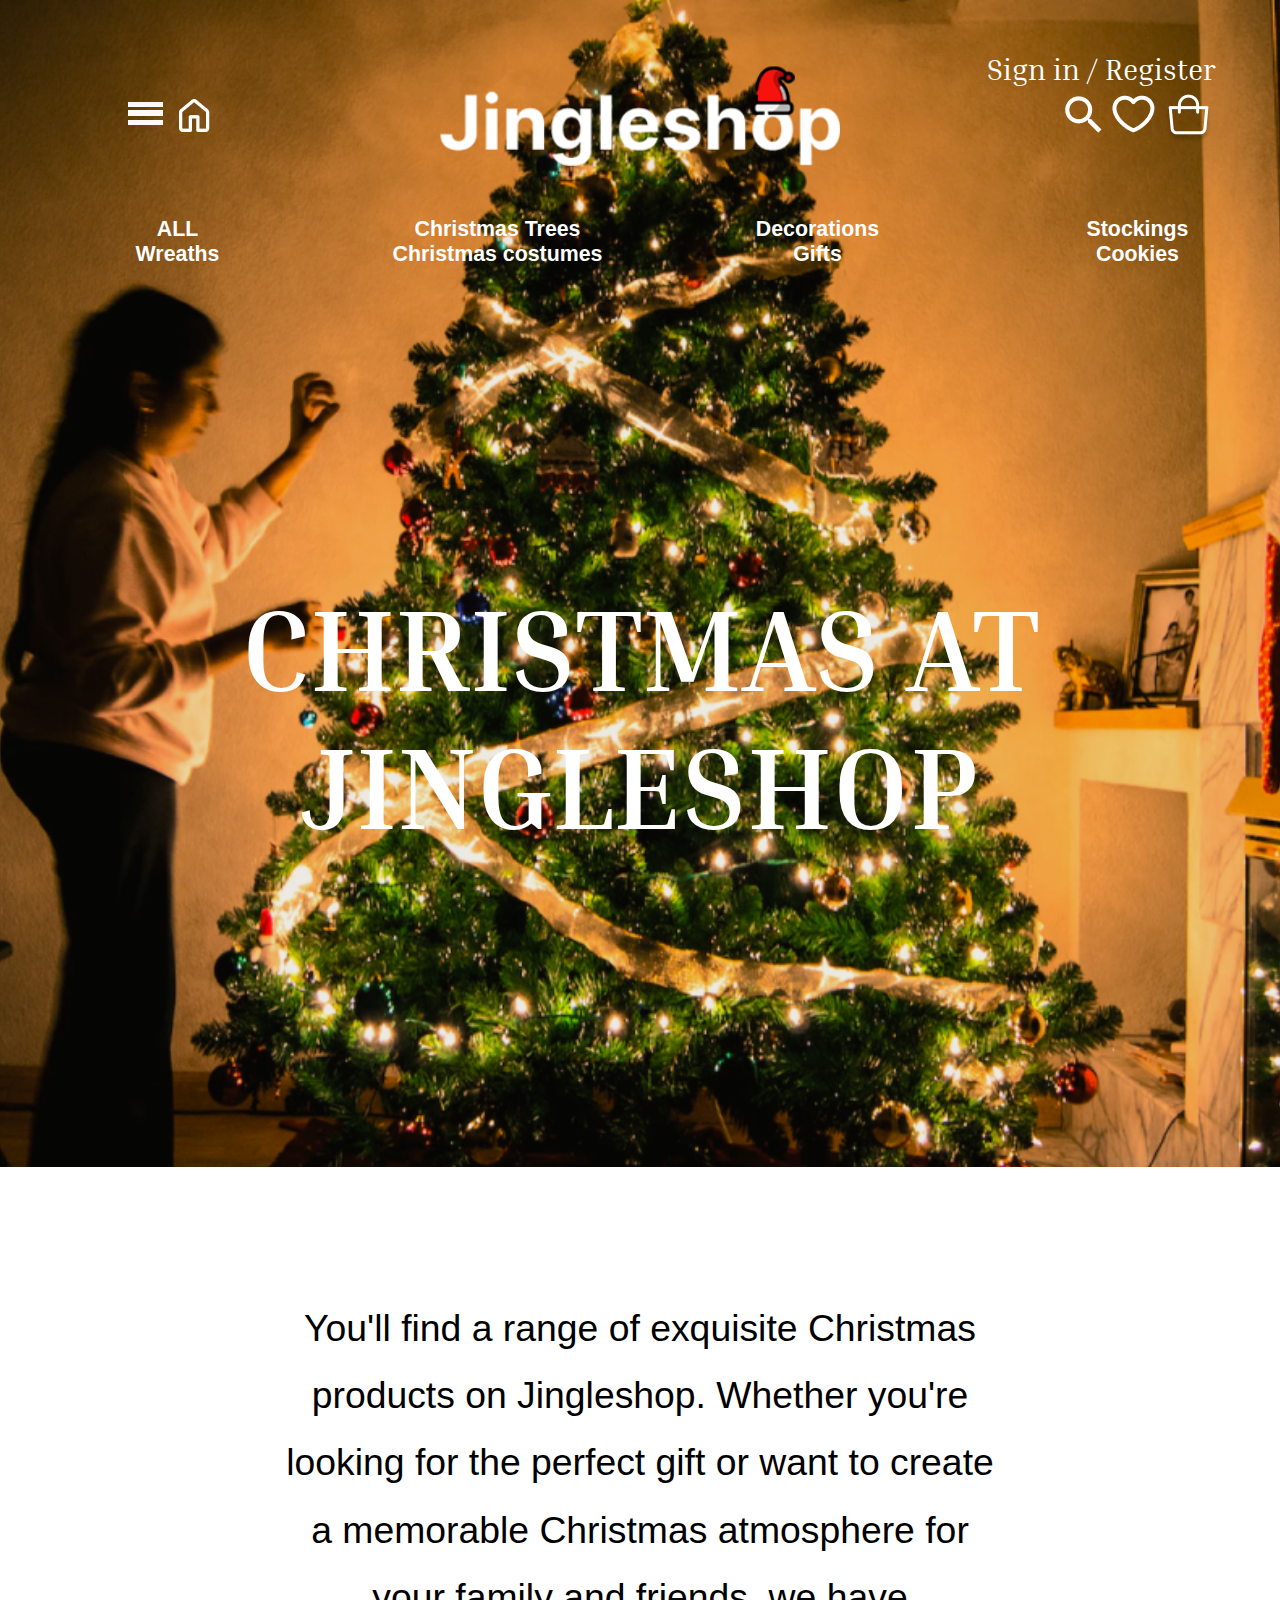
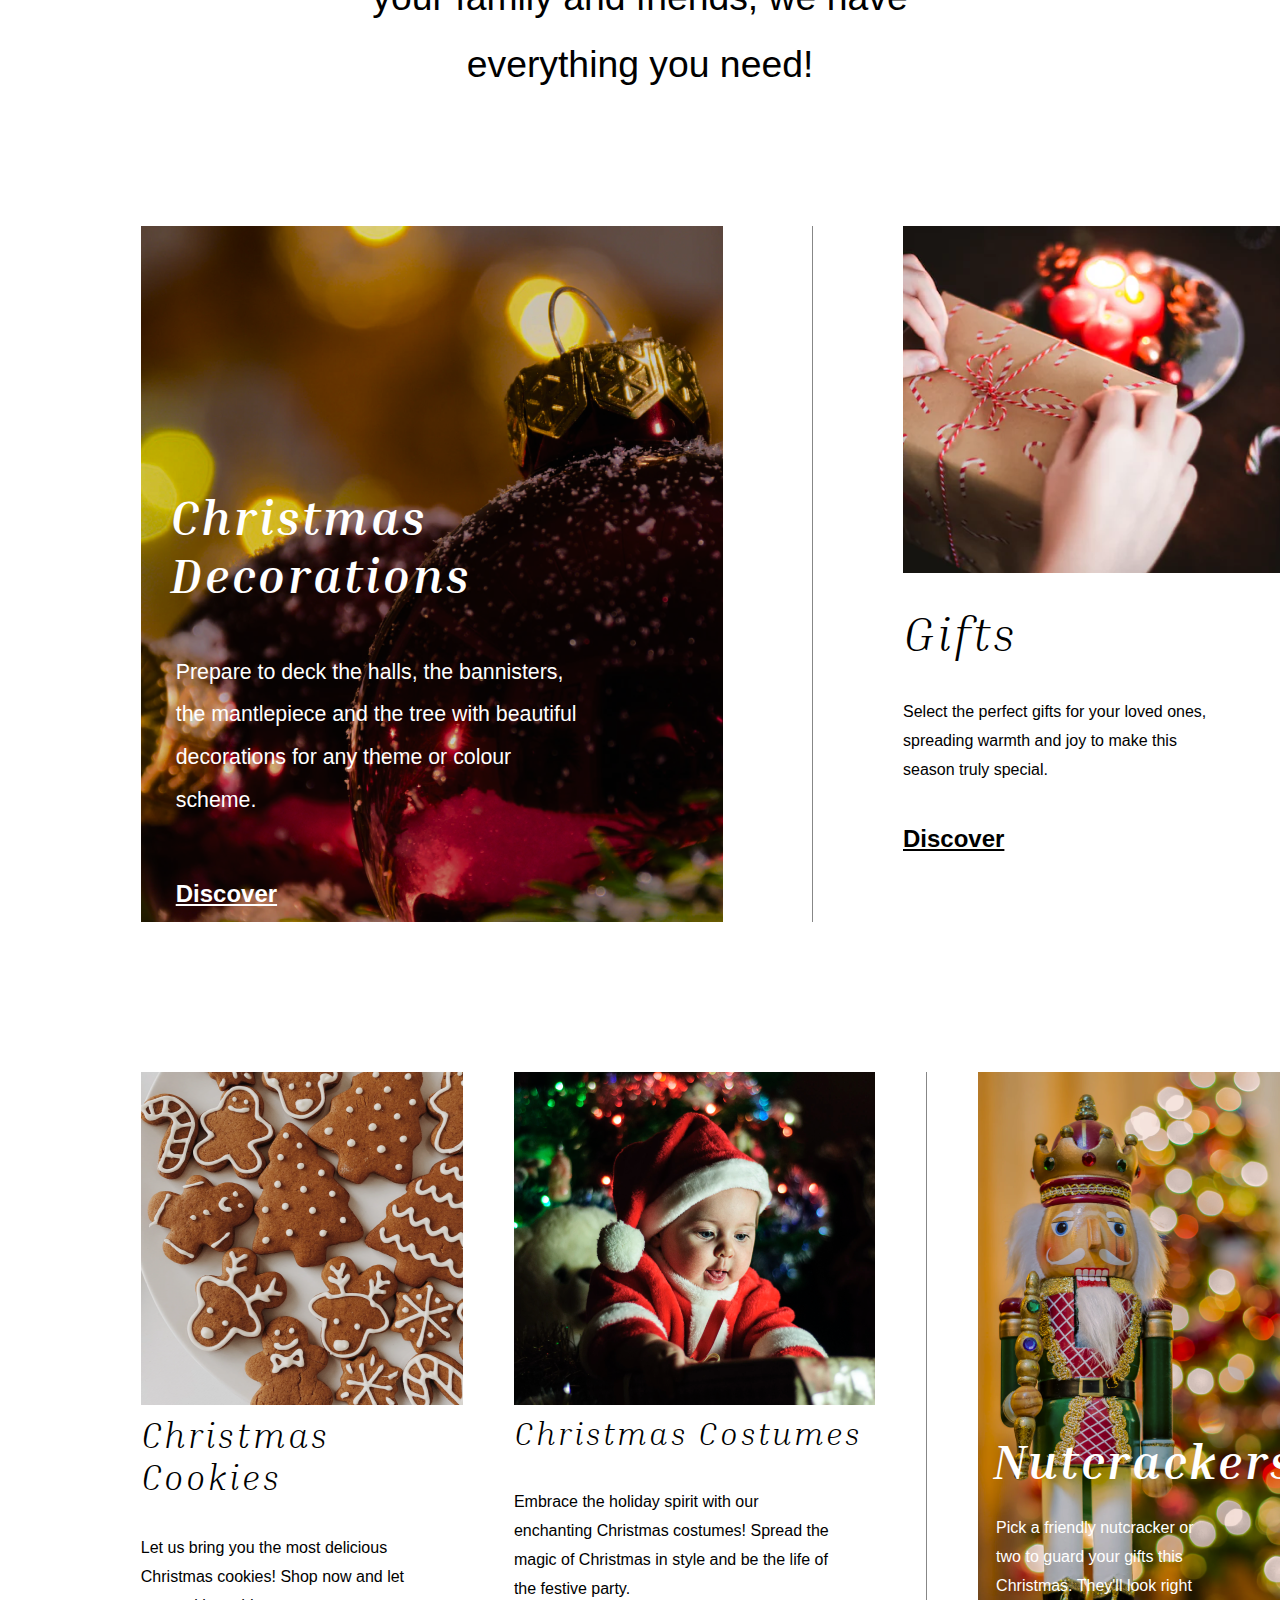
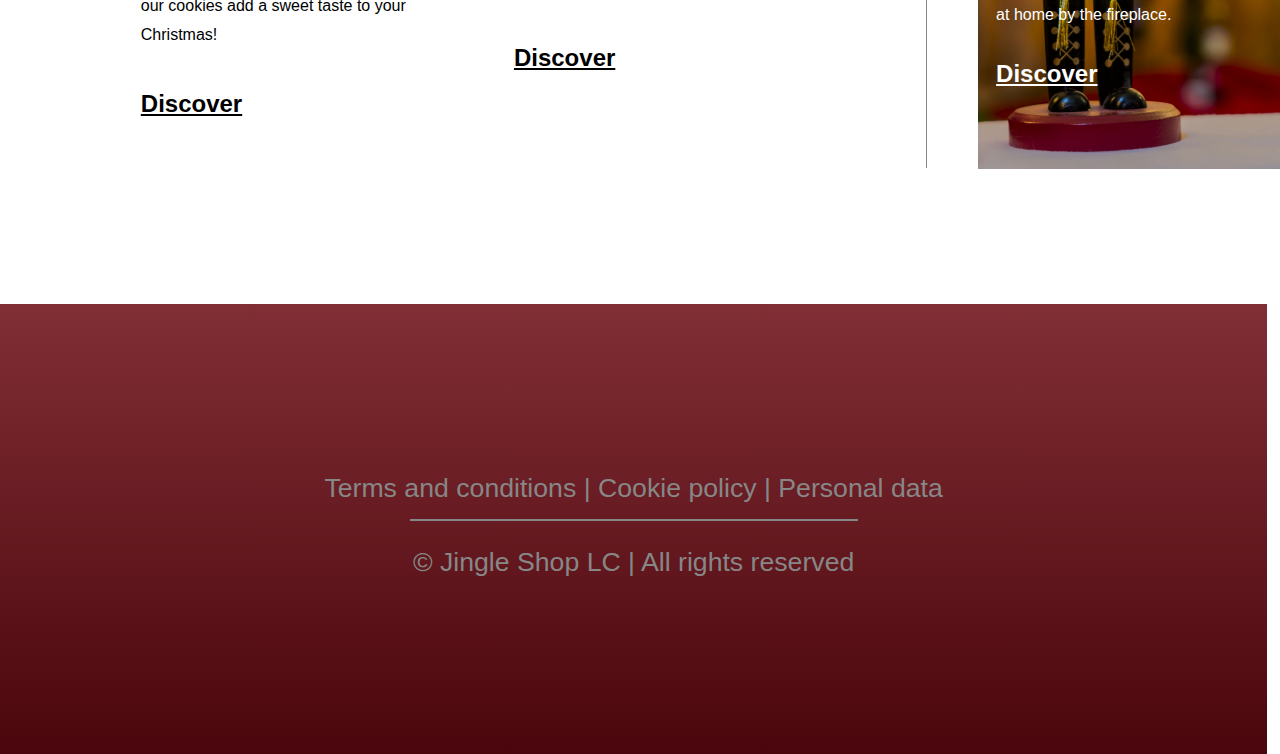
==== commit 31fa5d44: "Add files via upload" ====
--- a/index.html
+++ b/index.html
@@ -16,7 +16,7 @@
 <body>
     <div id="img-header">
         <a href="shopping-cart.html">
-            <div class="cart-header"></div>  
+        <div class="cart-header"></div>  
         </a>
         <div class="search-header"></div>
         <div class="heart-header"></div>
--- a/css/base.css
+++ b/css/base.css
@@ -11,7 +11,7 @@
 
 body{
     background-color: #f5f2f5;
-    font-family: 'Inria Serif', serif;
+    font-family: Arial, Helvetica, sans-serif;
 }
 /* item detail page starts */
 #itemdetail{
--- a/css/common.css
+++ b/css/common.css
@@ -6,6 +6,10 @@
     padding-bottom: 2%;
 }
 
+#white-header {
+    background: white;
+}
+
 .cart-header {
     position: absolute;
     margin-top: 6.8%;
@@ -84,12 +88,25 @@
     font-family: 'Inria Serif', serif;
 }
 
+.sign-in-text-black {
+    font-size: 22pt;
+    color: black;
+    font-family: 'Inria Serif', serif;
+}
+
 .jingleshop-logo-text {
     position: relative;
     display: flex;
     align-items: center;
     justify-content: center;
     
+}
+
+.jingleshop-logo-text-black {
+    position: relative;
+    display: flex;
+    align-items: center;
+    justify-content: center;  
 }
 
 .jingleshop-logo-text img {
--- a/css/index.css
+++ b/css/index.css
@@ -543,8 +543,8 @@
 
 #product-page-description {
     font-size: 28pt;
-    margin-right: 10%;
-    margin-left: 10%;
+    margin-right: auto;
+    margin-left: auto;
     line-height: 1.8em;
     text-align: center;
     background-color: white;
@@ -557,15 +557,20 @@
 #product-page-products-container {
     display: grid;
     grid-template-columns: repeat(3, 1fr);
-    margin: 10%;
+    grid-gap: 3rem;
+    max-width: 80%;
+    margin-left: auto;
+    margin-right: auto;
 }
 
 .white-background-product-page {
     background-color: white;
     margin: 8%;
     padding-left: 4%;
+    padding-right: 4%;
     padding-top: 4%;
     padding-bottom: 6%;
+    width: 100%;
 }
 
 .details {
@@ -587,6 +592,27 @@
 a {
     text-decoration: none;
 }
+
+.ornament1-img {
+    max-width: 10%;
+}
+
+@media screen and (max-width: 1440px) {
+
+    #product-page-products-container {
+        display: grid;
+        grid-template-columns: repeat(2, 1fr);
+    }
+}
+
+@media screen and (max-width: 975px) {
+
+    #product-page-products-container {
+        display: grid;
+        grid-template-columns: repeat(1, 1fr);
+    }
+}
+
 
 /* FOOTER */
 
